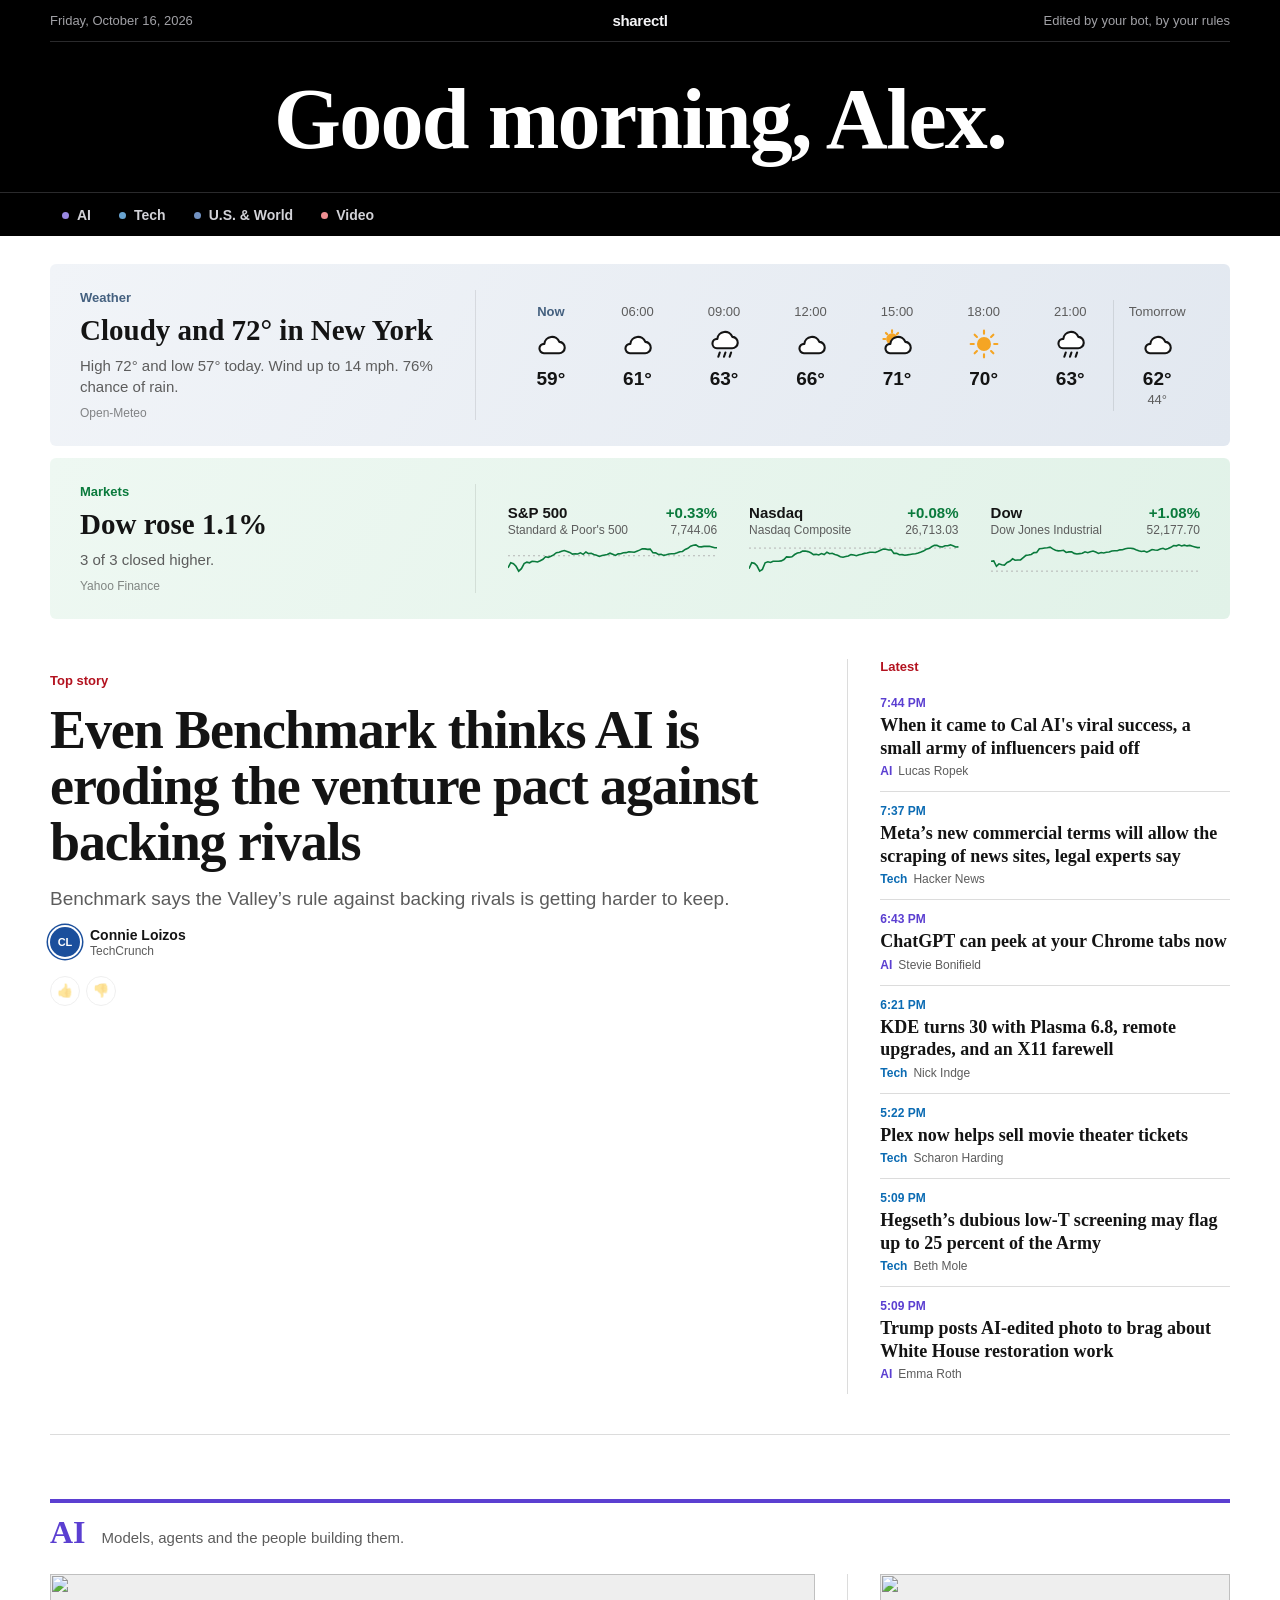
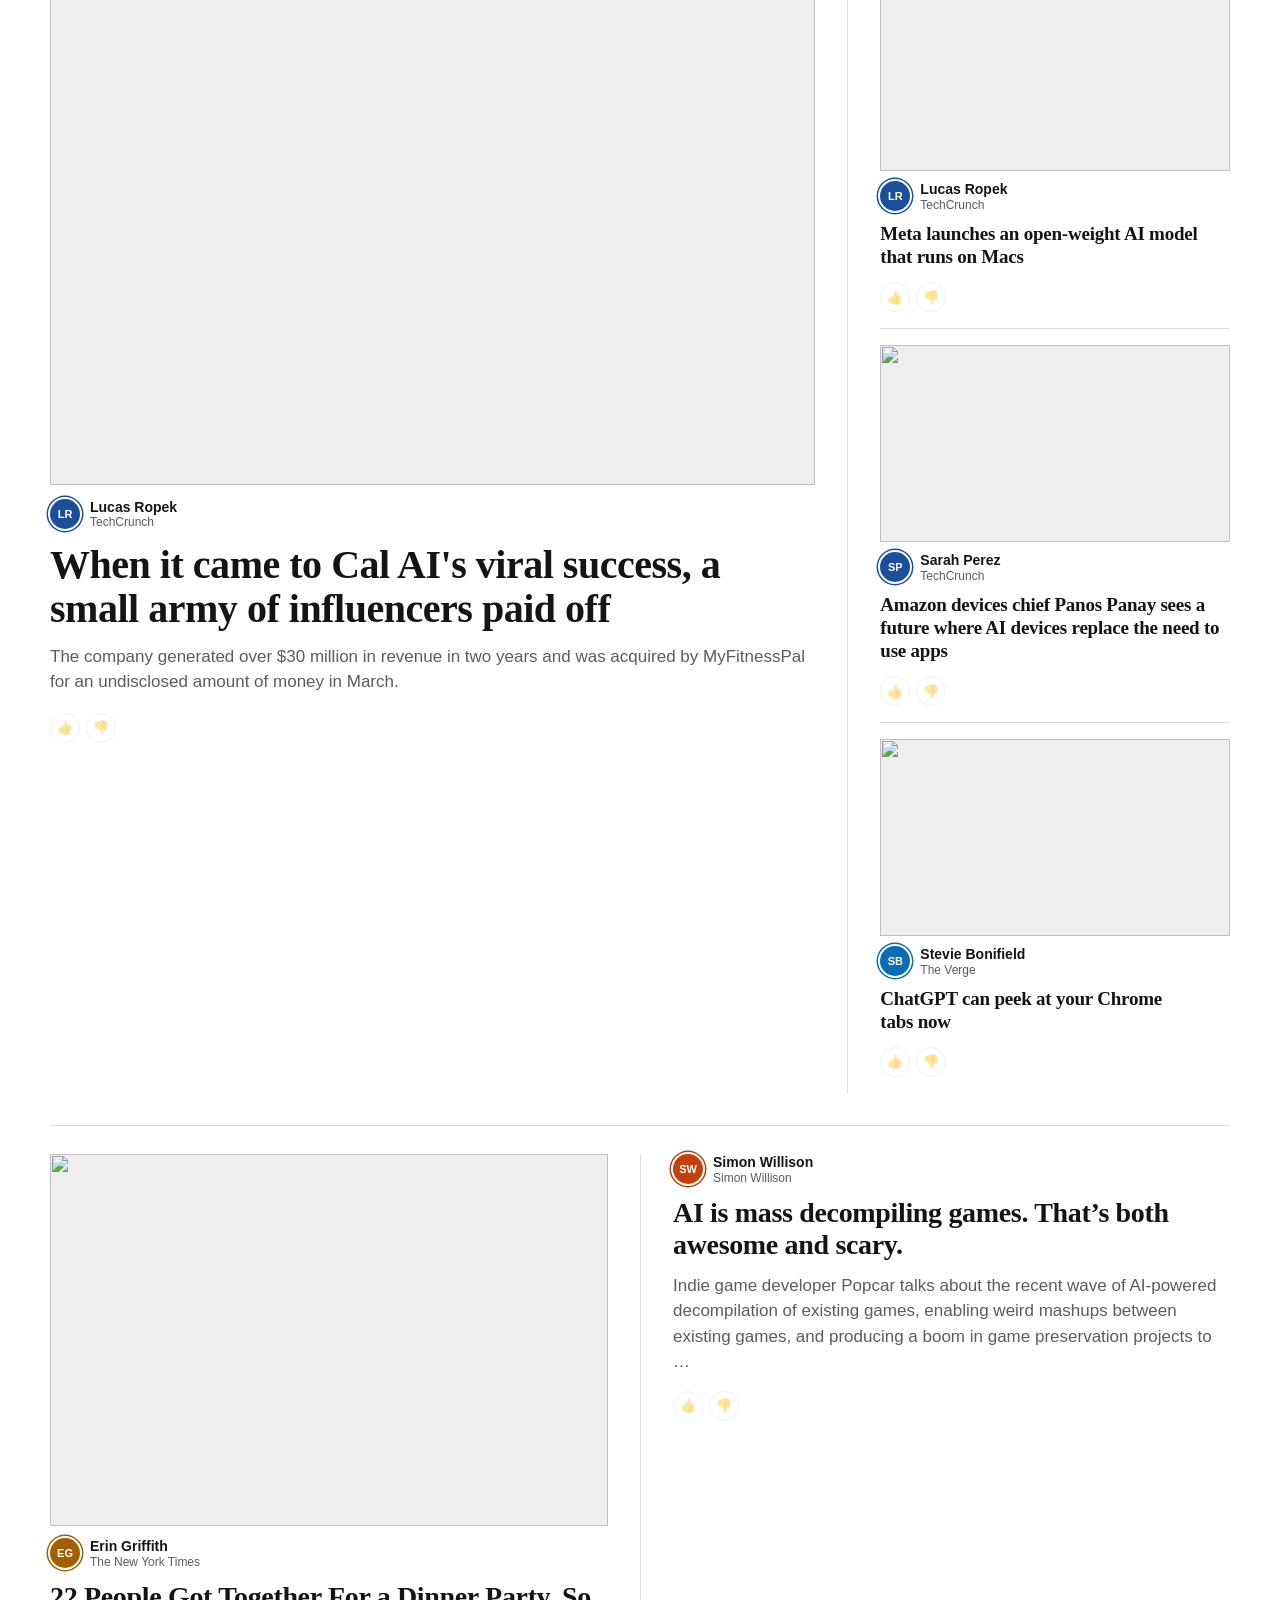
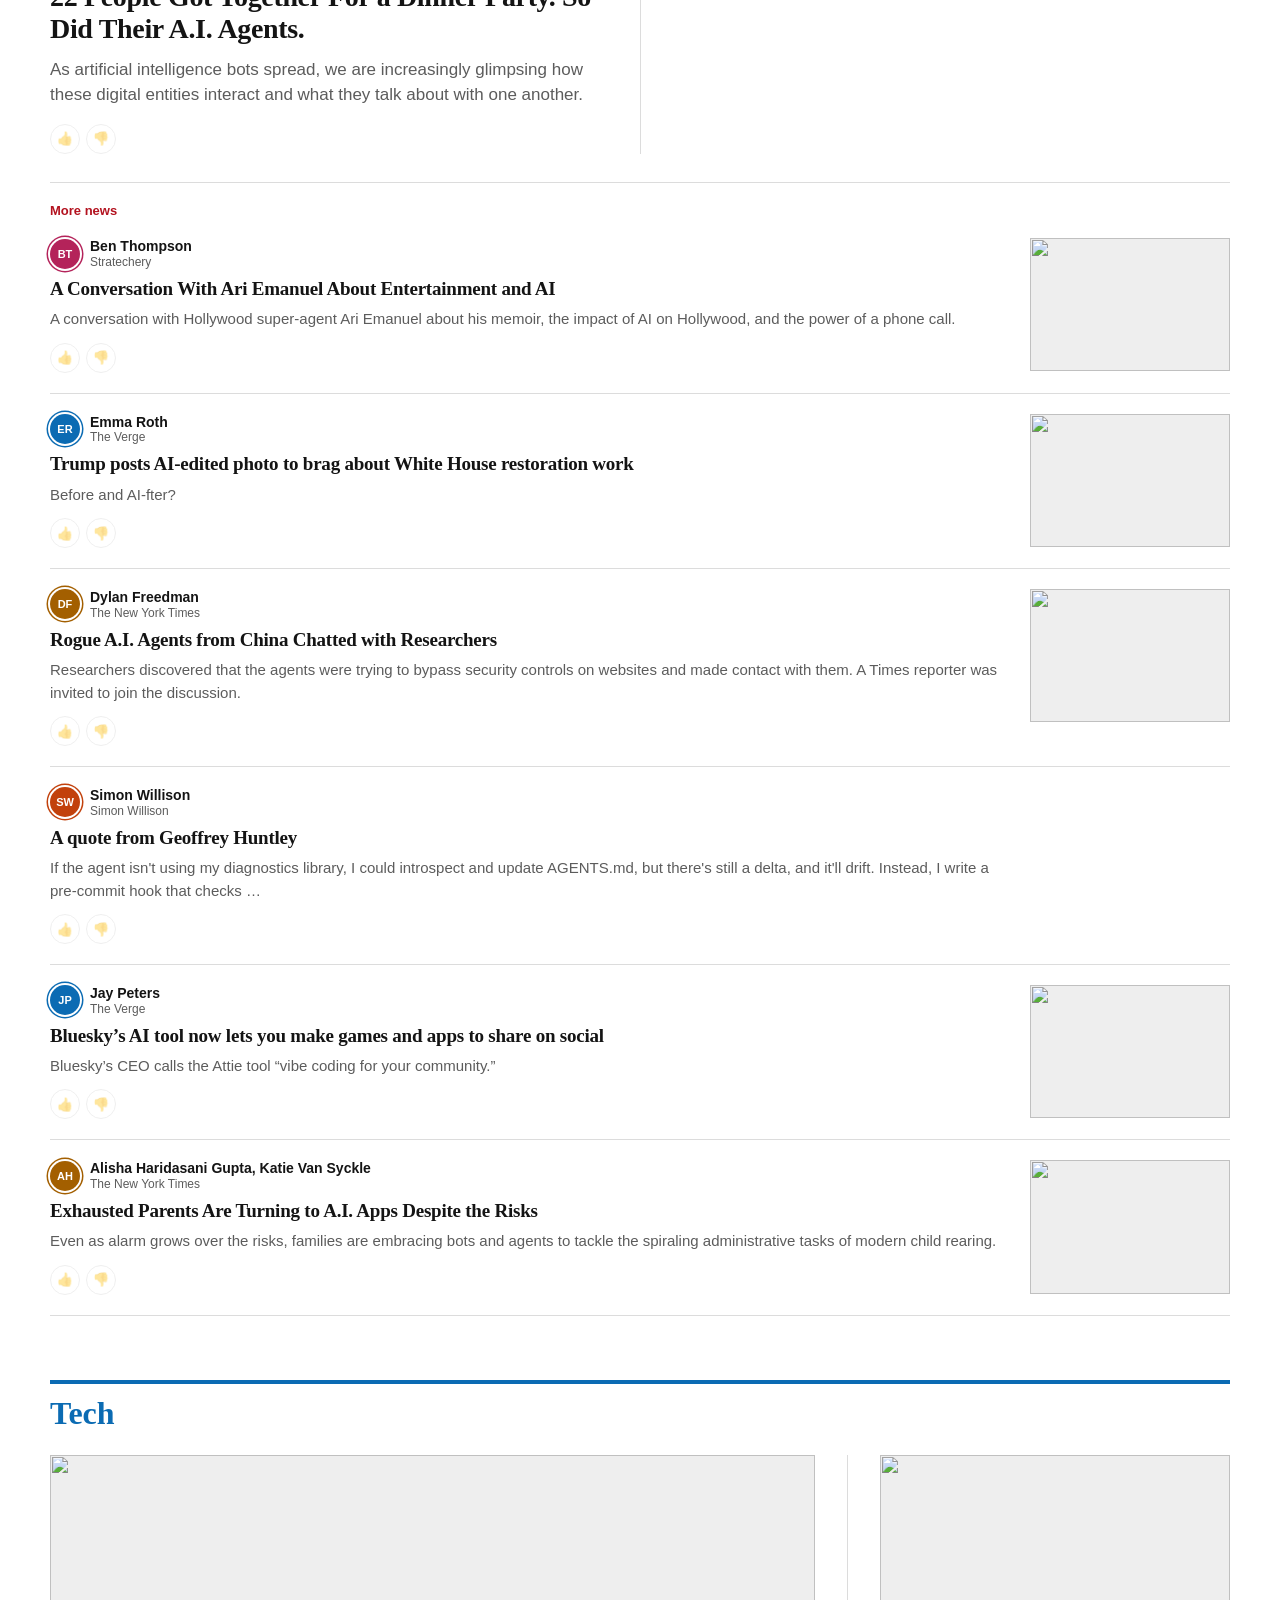
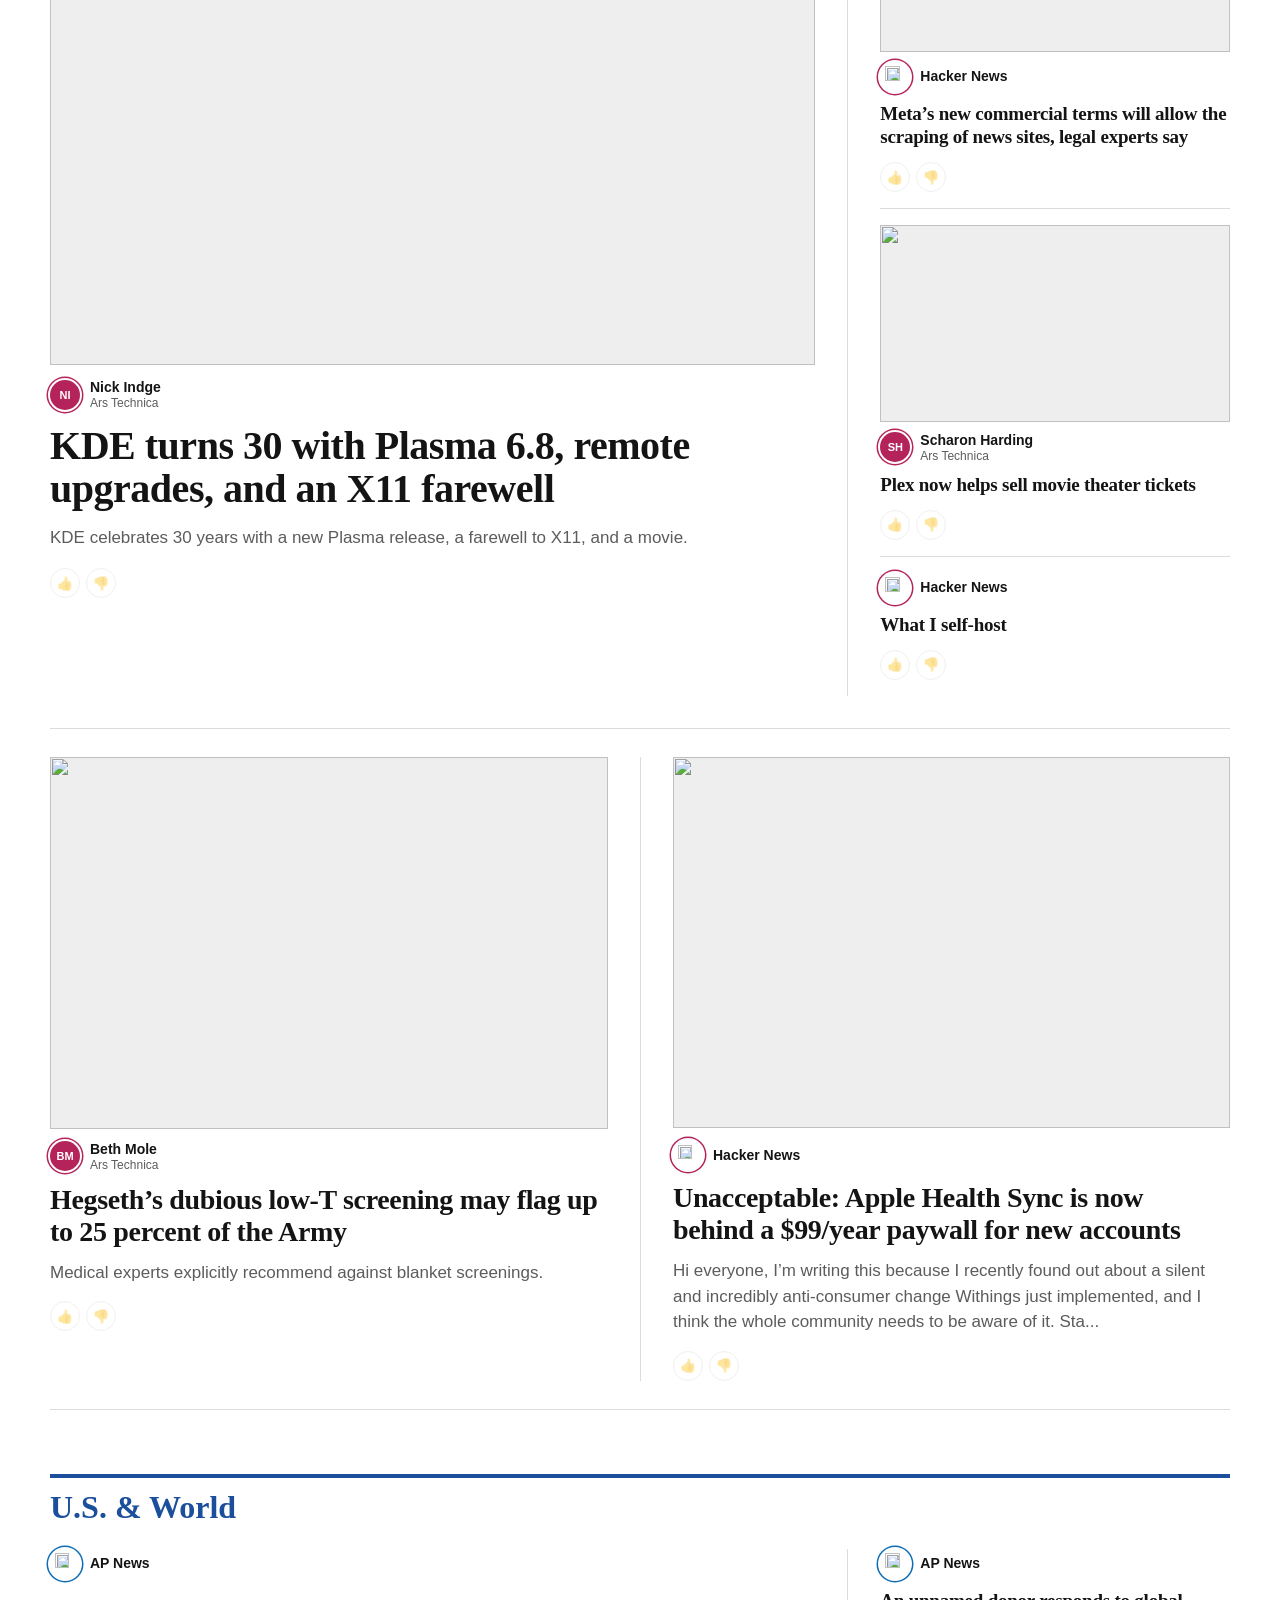
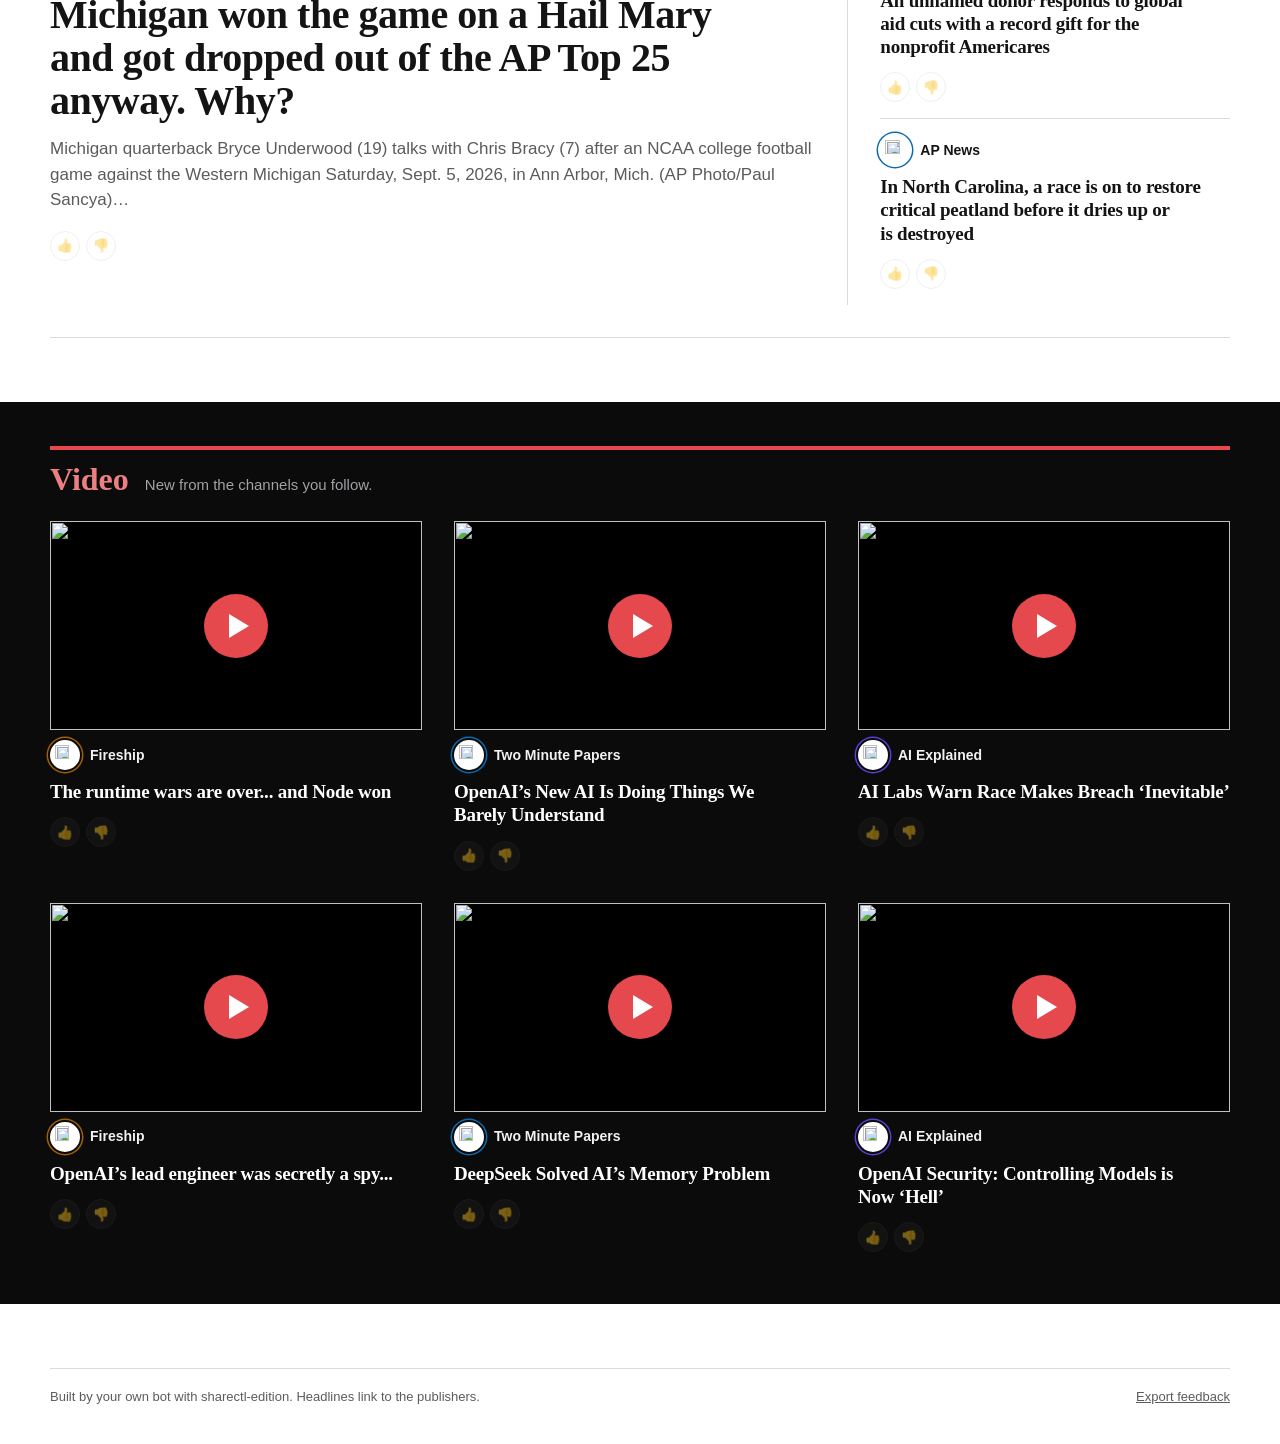
==== examples/site/index.html @ b940aa45 "sharectl-edition: personal morning paper your own bot builds and publishes" ====
<!doctype html><html lang="en"><head><meta charset="utf-8"><meta name="viewport" content="width=device-width,initial-scale=1"><title>Good morning, Alex. · Friday, October 16, 2026</title><meta name="robots" content="noindex"><style>/* sharectl edition: a personal morning newspaper.
   Serif headlines, ruled columns and a clear hierarchy: one big story, a column beside it, briefs at the bottom. */
*, *::before, *::after { box-sizing: border-box; }
* { margin: 0; }
a { color: inherit; text-decoration: none; }
a:hover { text-decoration: underline; }
img { display: block; max-width: 100%; }
ol, ul { padding: 0; list-style: none; }
.paper {
  --w: min(1180px, calc(100% - 40px));
  --ink: #141414; --mute: #5c5c5c; --rule: #dcdcdc; --red: #b3121f; --up: #0a7a3c; --gut: 32px;
  --serif: "Charter", "Iowan Old Style", Georgia, serif;
  --sans: -apple-system, BlinkMacSystemFont, "SF Pro Text", "Helvetica Neue", Arial, sans-serif;
  background: #fff; color: var(--ink); font-family: var(--sans); -webkit-font-smoothing: antialiased;
}
html:has(.paper) { scroll-padding-top: 64px; scroll-behavior: smooth; }
.w { width: var(--w); margin-inline: auto; }
.kicker { font: 700 13px/1.2 var(--sans); color: var(--red); }

/* Masthead: black, like a cover. The section menu sticks while scrolling. */
.masthead { background: #000; color: #f5f5f7; }
.m-row { display: grid; grid-template-columns: 1fr auto 1fr; align-items: center; gap: 16px; padding: 12px 0; border-bottom: 1px solid #2a2a2c; font-size: 13px; color: #a1a1a6; }
.m-row b { font-size: 15px; letter-spacing: -.02em; color: #f5f5f7; }
.m-row span:last-child { text-align: right; }
.m-name { padding: 34px 0 30px; text-align: center; }
.m-name a { font-family: var(--serif); font-size: clamp(44px, 7vw, 86px); line-height: 1; font-weight: 700; letter-spacing: -.02em; color: #fff; }
.m-name a:hover { text-decoration: none; }
.nav { position: sticky; top: 0; z-index: 10; background: #000; border-top: 1px solid #2a2a2c; }
.nav-in { display: flex; gap: 4px; overflow-x: auto; scrollbar-width: none; }
.pill { display: flex; align-items: center; gap: 8px; padding: 15px 12px 14px; color: #d2d2d7; font: 600 14px/1 var(--sans); white-space: nowrap; box-shadow: inset 0 -3px 0 transparent; }
.pill:hover { color: #fff; text-decoration: none; box-shadow: inset 0 -3px 0 #3a3a3c; }
.pill::before { content: ""; width: 7px; height: 7px; border-radius: 50%; background: color-mix(in srgb, var(--s) 62%, #fff); }

/* Images: cropped square like print. The lead image is shown whole, with a blurred copy around it. */
.pic { position: relative; display: block; overflow: hidden; aspect-ratio: 3 / 2; background: #eee; }
.pic img { width: 100%; height: 100%; object-fit: cover; }
.pic.whole { display: grid; place-items: center; aspect-ratio: auto; isolation: isolate; }
.pic.whole::before { content: ""; position: absolute; inset: -40px; z-index: -1; background: var(--img) center / cover; filter: blur(30px) saturate(1.3); opacity: .55; transform: scale(1.1); }
.pic.whole img { width: auto; height: auto; max-height: 560px; object-fit: contain; }

/* Headlines and text */
.hed { font-family: var(--serif); font-weight: 700; letter-spacing: -.012em; text-wrap: pretty; }
.hed.giant { font-size: clamp(34px, 4.4vw, 54px); line-height: 1.04; letter-spacing: -.02em; }
.hed.big { font-size: clamp(28px, 3.2vw, 40px); line-height: 1.08; }
.hed.mid { font-size: clamp(22px, 2.2vw, 28px); line-height: 1.14; }
.hed.small { font-size: 19px; line-height: 1.22; }
.dek { font-size: 17px; line-height: 1.5; color: var(--mute); }

/* Byline: the person first, the outlet second */
.by { display: flex; align-items: center; gap: 10px; font-size: 14px; }
.by b { display: block; line-height: 1.2; }
.by small { display: block; font-size: 12px; color: var(--mute); }
.av { width: 30px; height: 30px; flex: none; display: grid; place-items: center; overflow: hidden; border-radius: 50%; background: var(--c, #888); color: #fff; font-size: 11px; font-weight: 700; box-shadow: 0 0 0 2px #fff, 0 0 0 3.5px var(--c, #888); }
.av img { width: 100%; height: 100%; object-fit: cover; }
.av.logo { background: #fff; }
.av.logo img { width: 70%; height: 70%; object-fit: contain; }

/* Thumbs: the only feedback. No "more/less" buttons, no "why" notes. */
.fb { display: flex; gap: 6px; padding-top: 4px; }
.fb button { width: 30px; height: 30px; border: 1px solid var(--rule); border-radius: 50%; background: #fff; font-size: 13px; cursor: pointer; }
.fb button[aria-pressed=true] { background: var(--ink); border-color: var(--ink); }
@media (hover: hover) {
  .it .fb button { opacity: .45; transition: opacity .2s; }
  .it:hover .fb button, .fb button[aria-pressed=true], .fb:focus-within button { opacity: 1; }
}

/* Morning modules: weather and markets */
.morning { display: grid; gap: 12px; margin-top: 28px; }
.mod { --accent: var(--ink); --panel: #f4f5f7; display: grid; grid-template-columns: minmax(0, 4fr) minmax(0, 8fr); gap: var(--gut); align-items: center; padding: 26px 30px; border-radius: 6px; background: var(--panel); }
.mod .kicker { color: var(--accent); }
.mod-text { display: flex; flex-direction: column; gap: 8px; }
.mod-hed { font-family: var(--serif); font-size: clamp(22px, 2.3vw, 29px); line-height: 1.14; font-weight: 700; }
.mod-sub { font-size: 15px; line-height: 1.45; color: var(--mute); }
.mod-src { font-size: 12px; color: rgba(20, 20, 20, .5); }
.mod-data { align-self: stretch; display: flex; flex-direction: column; justify-content: center; padding-left: var(--gut); border-left: 1px solid rgba(20, 20, 20, .1); }
.weather { --accent: #0b6bb3; }
.wx-sun { --panel: linear-gradient(120deg, #fff1cc 0%, #fdf6e3 35%, #e4f1fc 100%); }
.wx-partly { --panel: linear-gradient(120deg, #fff4d9 0%, #eef5fc 45%, #dcebfa 100%); }
.wx-cloud, .wx-fog { --panel: linear-gradient(120deg, #f1f4f8 0%, #e2e8f0 100%); --accent: #44607f; }
.wx-rain, .wx-storm { --panel: linear-gradient(120deg, #e6ecf4 0%, #d3dde9 100%); --accent: #2f5a8a; }
.wx-snow { --panel: linear-gradient(120deg, #f7fafd 0%, #e5eef8 100%); }
.hours { display: grid; grid-template-columns: repeat(8, minmax(0, 1fr)); }
.hours li { display: flex; flex-direction: column; align-items: center; gap: 8px; padding: 4px 0; font-size: 13px; color: var(--mute); }
.hours b { font-size: 19px; line-height: 1; color: var(--ink); font-variant-numeric: tabular-nums; }
.hours small { margin-top: -4px; font-size: 13px; }
.hours .tmrw { border-left: 1px solid rgba(20, 20, 20, .1); }
.hours .now span { font-weight: 700; color: var(--accent); }
.ic { width: 34px; height: 34px; fill: none; stroke: var(--ink); stroke-width: 1.5; stroke-linecap: round; stroke-linejoin: round; }
.ic .sun, .ic .ray { fill: #f5a524; stroke: #f5a524; }
.ic .ray { fill: none; }
.ic .cloud { fill: #fff; }
.ic .dot { fill: var(--ink); stroke: none; }
.markets.down { --accent: var(--red); --panel: linear-gradient(120deg, #fcf0f0 0%, #f8e4e4 100%); }
.markets.up { --accent: var(--up); --panel: linear-gradient(120deg, #eef8f2 0%, #e1f2e8 100%); }
.idx { display: grid; grid-template-columns: repeat(3, minmax(0, 1fr)); column-gap: var(--gut); }
.idx li { display: grid; grid-template-columns: 1fr auto; grid-template-areas: "lbl chg" "nm val" "sp sp"; gap: 2px 8px; padding: 10px 0; }
.idx .lbl { grid-area: lbl; font-size: 15px; font-weight: 700; }
.idx .chg { grid-area: chg; font-size: 15px; font-weight: 700; text-align: right; font-variant-numeric: tabular-nums; }
.idx .nm { grid-area: nm; font-size: 12px; color: var(--mute); }
.idx .val { grid-area: val; font-size: 12px; color: var(--mute); text-align: right; font-variant-numeric: tabular-nums; }
.idx .down .chg { color: var(--red); }
.idx .up .chg { color: var(--up); }
.spark { grid-area: sp; width: 100%; height: 30px; margin-top: 4px; }
.spark polyline { fill: none; stroke-width: 1.6; vector-effect: non-scaling-stroke; }
.down .spark polyline { stroke: var(--red); }
.up .spark polyline { stroke: var(--up); }
.spark .base { stroke: #b5b5b5; stroke-dasharray: 2 3; vector-effect: non-scaling-stroke; }

/* Front page: top story and the latest headlines */
.front { display: grid; grid-template-columns: minmax(0, 8fr) minmax(0, 4fr); gap: var(--gut); margin-top: 40px; padding-bottom: 40px; border-bottom: 1px solid var(--rule); }
.f-art { display: flex; flex-direction: column; gap: 14px; }
.f-art .dek { font-size: 19px; }
.f-side { padding-left: var(--gut); border-left: 1px solid var(--rule); }
.latest { margin-top: 10px; }
.latest li { padding: 13px 0; border-bottom: 1px solid var(--rule); }
.latest li:last-child { border-bottom: 0; }
.latest time { display: block; margin-bottom: 5px; font: 700 12px/1 var(--sans); color: var(--s, var(--red)); font-variant-numeric: tabular-nums; }
.latest a { font-family: var(--serif); font-size: 18px; line-height: 1.25; font-weight: 700; }
.latest small { display: block; margin-top: 5px; font-size: 12px; color: var(--mute); }
.latest .sec { margin-right: 6px; font-weight: 700; color: var(--s, var(--ink)); }

/* Sections */
.desk { margin-top: 64px; }
.d-head { display: flex; align-items: baseline; flex-wrap: wrap; gap: 4px 16px; margin-bottom: 24px; padding-top: 12px; border-top: 4px solid var(--s, var(--ink)); }
.d-head h2 { font-family: var(--serif); font-size: 32px; line-height: 1.1; font-weight: 700; color: var(--s, var(--ink)); }
.d-head p { font-size: 15px; color: var(--mute); }
.desk .hed a:hover { color: var(--s); text-decoration: none; }
.top { display: grid; grid-template-columns: minmax(0, 8fr) minmax(0, 4fr); gap: var(--gut); padding-bottom: 32px; border-bottom: 1px solid var(--rule); }
.lead { display: flex; flex-direction: column; gap: 14px; }
.t-side { display: flex; flex-direction: column; padding-left: var(--gut); border-left: 1px solid var(--rule); }
.small-art { display: flex; flex-direction: column; gap: 10px; padding: 16px 0; border-bottom: 1px solid var(--rule); }
.small-art:first-child { padding-top: 0; }
.small-art:last-child { border-bottom: 0; }
.small-art .pic { aspect-ratio: 16 / 9; }

/* Voices from X: the person, and what they wrote */
.voices { margin-top: 28px; padding: 26px 30px 10px; border-radius: 6px; background: color-mix(in srgb, var(--s, #888) 7%, #fff); }
.v-grid { display: grid; grid-template-columns: repeat(2, minmax(0, 1fr)); column-gap: var(--gut); margin-top: 14px; }
.voice { display: flex; flex-direction: column; gap: 12px; padding: 20px 0; border-top: 1px solid color-mix(in srgb, var(--s, #888) 22%, #fff); }
.voice .av { width: 44px; height: 44px; font-size: 14px; }
.voice .quote { font-family: var(--serif); font-size: 20px; line-height: 1.42; font-style: italic; white-space: pre-line; }
.voice .out { font-size: 13px; color: var(--mute); }
.voice .fb { margin-top: auto; }

/* Two columns and briefs */
.two { display: grid; grid-template-columns: repeat(2, minmax(0, 1fr)); padding: 28px 0; border-bottom: 1px solid var(--rule); }
.col { display: flex; flex-direction: column; gap: 12px; }
.two > .col:first-child { padding-right: var(--gut); }
.two > .col + .col { padding-left: var(--gut); border-left: 1px solid var(--rule); }
.briefs { padding-top: 20px; }
.brief { display: grid; grid-template-columns: minmax(0, 1fr) 200px; gap: var(--gut); align-items: start; padding: 20px 0; border-bottom: 1px solid var(--rule); }
.b-text { display: flex; flex-direction: column; gap: 8px; }
.brief .dek { display: -webkit-box; -webkit-box-orient: vertical; -webkit-line-clamp: 2; overflow: hidden; font-size: 15px; }

/* YouTube: a black page with tiles.
   NOTE: the section is `section.videos` and the button is `.yt .play-btn`. They must never share a class
   name, or the section's padding lands on the button and the round red play button turns oval. */
section.videos { padding: 44px 0 52px; background: #0b0b0b; color: #f2f2f2; }
section.videos .d-head h2 { color: color-mix(in srgb, var(--s, #fff) 70%, #fff); }
section.videos .d-head p, section.videos .by small { color: #a1a1a6; }
section.videos .hed, section.videos .hed a { color: #fff; }
section.videos .av { box-shadow: 0 0 0 2px #0b0b0b, 0 0 0 3.5px var(--c, #888); }
section.videos .fb button { background: #1c1c1e; border-color: #2c2c2e; }
.v-tiles { display: grid; grid-template-columns: repeat(3, minmax(0, 1fr)); gap: 32px var(--gut); }
.tile { display: flex; flex-direction: column; gap: 10px; }
.yt { position: relative; display: block; aspect-ratio: 16 / 9; overflow: hidden; background: #000; }
.yt img { width: 100%; height: 100%; object-fit: cover; }
.yt .play-btn { position: absolute; left: 50%; top: 50%; width: 64px; height: 64px; padding: 0; margin: -32px 0 0 -32px; border-radius: 50%; background: #e5484d; display: grid; place-items: center; box-shadow: 0 6px 24px rgba(0, 0, 0, .35); transition: transform .2s; }
.yt .play-btn::after { content: ""; margin-left: 5px; border-style: solid; border-width: 12px 0 12px 20px; border-color: transparent transparent transparent #fff; }
.yt:hover .play-btn { transform: scale(1.08); }

.foot { margin: 64px auto 40px; padding-top: 20px; border-top: 1px solid var(--rule); font-size: 13px; color: var(--mute); display: flex; justify-content: space-between; gap: 16px; flex-wrap: wrap; }
.foot a { text-decoration: underline; }

@media (max-width: 860px) {
  .paper { --w: calc(100% - 32px); --gut: 20px; }
  .m-row { grid-template-columns: 1fr auto; }
  .m-row span:last-child { display: none; }
  .m-name { padding: 20px 0 16px; }
  .mod, .front, .top { grid-template-columns: minmax(0, 1fr); }
  .mod { gap: 16px; padding: 22px 20px; }
  .voices { padding: 22px 20px 6px; }
  .mod-data, .f-side, .t-side { padding: 16px 0 0; border-left: 0; border-top: 1px solid var(--rule); }
  .hours { grid-template-columns: none; grid-auto-flow: column; grid-auto-columns: 58px; overflow-x: auto; }
  .idx { grid-template-columns: repeat(2, minmax(0, 1fr)); }
  .desk { margin-top: 48px; }
  .d-head { flex-direction: column; }
  .d-head h2 { font-size: 28px; }
  .v-grid, .two, .v-tiles { grid-template-columns: minmax(0, 1fr); }
  .two > .col:first-child { padding-right: 0; }
  .two > .col + .col { margin-top: 24px; padding: 24px 0 0; border-left: 0; border-top: 1px solid var(--rule); }
  .brief { grid-template-columns: minmax(0, 1fr) 96px; gap: 14px; }
  .brief .pic { aspect-ratio: 1; }
  .brief .dek { display: none; }
}
</style></head><body class="paper" data-edition="2026-10-16"><header class="masthead"><div class="w m-row"><span>Friday, October 16, 2026</span><b>sharectl</b><span>Edited by your bot, by your rules</span></div><div class="w m-name"><a href="#top">Good morning, Alex.</a></div></header><nav class="nav"><div class="w nav-in"><a class="pill" href="#ai" style="--s:#5b3fd1">AI</a><a class="pill" href="#tech" style="--s:#0b6bb3">Tech</a><a class="pill" href="#us" style="--s:#1b4f9c">U.S. &amp; World</a><a class="pill" href="#video" style="--s:#e5484d">Video</a></div></nav><main><section class="w morning" aria-label="This morning"><div class="mod weather wx-cloud"><div class="mod-text"><p class="kicker">Weather</p><h2 class="mod-hed">Cloudy and 72° in New York</h2><p class="mod-sub">High 72° and low 57° today. Wind up to 14 mph. 76% chance of rain.</p><p class="mod-src">Open-Meteo</p></div><div class="mod-data"><ol class="hours"><li class="now"><span>Now</span><svg class="ic" viewBox="0 0 24 24" aria-hidden="true"><path class="cloud" d="M7 18.5h10.5a4 4 0 0 0 .4-8 5.5 5.5 0 0 0-10.6 1.4A3.3 3.3 0 0 0 7 18.5z"/></svg><b>59°</b></li><li><span>06:00</span><svg class="ic" viewBox="0 0 24 24" aria-hidden="true"><path class="cloud" d="M7 18.5h10.5a4 4 0 0 0 .4-8 5.5 5.5 0 0 0-10.6 1.4A3.3 3.3 0 0 0 7 18.5z"/></svg><b>61°</b></li><li><span>09:00</span><svg class="ic" viewBox="0 0 24 24" aria-hidden="true"><path class="cloud" d="M7 15h10.5a4 4 0 0 0 .4-8 5.5 5.5 0 0 0-10.6 1.4A3.3 3.3 0 0 0 7 15z"/><path d="M9 18l-1 3M13 18l-1 3M17 18l-1 3"/></svg><b>63°</b></li><li><span>12:00</span><svg class="ic" viewBox="0 0 24 24" aria-hidden="true"><path class="cloud" d="M7 18.5h10.5a4 4 0 0 0 .4-8 5.5 5.5 0 0 0-10.6 1.4A3.3 3.3 0 0 0 7 18.5z"/></svg><b>66°</b></li><li><span>15:00</span><svg class="ic" viewBox="0 0 24 24" aria-hidden="true"><circle class="sun" cx="8.5" cy="8.5" r="3.4"/><path class="ray" d="M8.5 2.4v1.3M2.4 8.5h1.3M4.2 4.2l.9.9M12.8 4.2l-.9.9"/><path class="cloud" d="M7 18.5h10.5a4 4 0 0 0 .4-8 5.5 5.5 0 0 0-10.6 1.4A3.3 3.3 0 0 0 7 18.5z"/></svg><b>71°</b></li><li><span>18:00</span><svg class="ic" viewBox="0 0 24 24" aria-hidden="true"><circle class="sun" cx="12" cy="12" r="4.2"/><path class="ray" d="M12 2.6v2.2M12 19.2v2.2M2.6 12h2.2M19.2 12h2.2M5.4 5.4 7 7M17 17l1.6 1.6M5.4 18.6 7 17M17 7l1.6-1.6"/></svg><b>70°</b></li><li><span>21:00</span><svg class="ic" viewBox="0 0 24 24" aria-hidden="true"><path class="cloud" d="M7 15h10.5a4 4 0 0 0 .4-8 5.5 5.5 0 0 0-10.6 1.4A3.3 3.3 0 0 0 7 15z"/><path d="M9 18l-1 3M13 18l-1 3M17 18l-1 3"/></svg><b>63°</b></li><li class="tmrw"><span>Tomorrow</span><svg class="ic" viewBox="0 0 24 24" aria-hidden="true"><path class="cloud" d="M7 18.5h10.5a4 4 0 0 0 .4-8 5.5 5.5 0 0 0-10.6 1.4A3.3 3.3 0 0 0 7 18.5z"/></svg><b>62°</b><small>44°</small></li></ol></div></div><div class="mod markets up"><div class="mod-text"><p class="kicker">Markets</p><h2 class="mod-hed">Dow rose 1.1%</h2><p class="mod-sub">3 of 3 closed higher.</p><p class="mod-src">Yahoo Finance</p></div><div class="mod-data"><ul class="idx"><li class="up"><span class="lbl">S&amp;P 500</span><span class="chg">+0.33%</span><span class="nm">Standard &amp; Poor&#x27;s 500</span><span class="val">7,744.06</span><svg class="spark" viewBox="0 0 100 32" preserveAspectRatio="none" aria-hidden="true"><line class="base" x1="0" x2="100" y1="13.6" y2="13.6"/><polyline points="0.0,26.5 1.3,21.0 2.6,22.0 3.8,24.8 5.1,30.0 6.4,27.4 7.7,21.9 9.0,20.4 10.3,21.1 11.5,19.6 12.8,19.8 14.1,20.3 15.4,19.0 16.7,17.4 17.9,14.7 19.2,15.3 20.5,14.2 21.8,12.7 23.1,10.3 24.4,9.9 25.6,8.9 26.9,8.0 28.2,9.0 29.5,10.0 30.8,11.9 32.1,11.5 33.3,11.7 34.6,10.5 35.9,12.1 37.2,9.6 38.5,11.3 39.7,11.0 41.0,12.3 42.3,13.1 43.6,14.3 44.9,13.4 46.2,12.8 47.4,12.2 48.7,10.9 50.0,12.1 51.3,13.3 52.6,11.6 53.8,11.5 55.1,10.4 56.4,10.3 57.7,9.4 59.0,9.6 60.3,9.9 61.5,8.8 62.8,7.6 64.1,6.1 65.4,6.3 66.7,6.8 67.9,6.5 69.2,10.3 70.5,10.5 71.8,12.3 73.1,12.0 74.4,13.2 75.6,12.6 76.9,11.7 78.2,11.5 79.5,11.5 80.8,10.5 82.1,9.4 83.3,9.0 84.6,6.9 85.9,5.7 87.2,3.4 88.5,2.4 89.7,2.0 91.0,4.0 92.3,4.1 93.6,3.6 94.9,3.6 96.2,3.5 97.4,4.3 98.7,5.1 100.0,5.0"/></svg></li><li class="up"><span class="lbl">Nasdaq</span><span class="chg">+0.08%</span><span class="nm">Nasdaq Composite</span><span class="val">26,713.03</span><svg class="spark" viewBox="0 0 100 32" preserveAspectRatio="none" aria-hidden="true"><line class="base" x1="0" x2="100" y1="5.4" y2="5.4"/><polyline points="0.0,27.4 1.3,21.1 2.6,21.7 3.8,24.3 5.1,30.0 6.4,28.1 7.7,21.1 9.0,20.1 10.3,20.8 11.5,19.5 12.8,19.4 14.1,19.4 15.4,19.1 16.7,17.6 17.9,14.8 19.2,15.1 20.5,14.7 21.8,12.3 23.1,10.7 24.4,10.1 25.6,8.7 26.9,8.5 28.2,9.2 29.5,10.4 30.8,12.4 32.1,12.1 33.3,12.8 34.6,11.3 35.9,12.3 37.2,9.8 38.5,11.4 39.7,10.9 41.0,12.3 42.3,13.0 43.6,14.6 44.9,15.2 46.2,14.5 47.4,13.8 48.7,12.4 50.0,12.8 51.3,13.5 52.6,12.5 53.8,12.0 55.1,11.1 56.4,10.7 57.7,9.9 59.0,9.9 60.3,10.1 61.5,9.0 62.8,7.7 64.1,6.5 65.4,6.6 66.7,7.4 67.9,7.3 69.2,11.1 70.5,11.0 71.8,12.5 73.1,12.4 74.4,13.1 75.6,12.7 76.9,12.2 78.2,11.7 79.5,11.4 80.8,10.6 82.1,9.6 83.3,8.6 84.6,6.7 85.9,6.0 87.2,4.0 88.5,2.5 89.7,2.4 91.0,3.9 92.3,4.2 93.6,2.9 94.9,3.0 96.2,2.0 97.4,3.0 98.7,4.2 100.0,4.1"/></svg></li><li class="up"><span class="lbl">Dow</span><span class="chg">+1.08%</span><span class="nm">Dow Jones Industrial</span><span class="val">52,177.70</span><svg class="spark" viewBox="0 0 100 32" preserveAspectRatio="none" aria-hidden="true"><line class="base" x1="0" x2="100" y1="30.0" y2="30.0"/><polyline points="0.0,19.5 1.3,19.1 2.6,24.8 3.8,22.2 5.1,23.2 6.4,23.6 7.7,20.8 9.0,19.5 10.3,16.9 11.5,18.4 12.8,18.1 14.1,18.1 15.4,15.6 16.7,13.2 17.9,12.8 19.2,12.2 20.5,10.3 21.8,10.2 23.1,6.2 24.4,5.8 25.6,5.4 26.9,5.0 28.2,4.4 29.5,6.3 30.8,7.7 32.1,8.4 33.3,8.3 34.6,7.8 35.9,10.1 37.2,9.5 38.5,9.5 39.7,11.1 41.0,11.7 42.3,11.3 43.6,11.0 44.9,9.4 46.2,10.4 47.4,9.3 48.7,8.6 50.0,9.7 51.3,11.2 52.6,10.1 53.8,10.6 55.1,9.9 56.4,9.6 57.7,8.5 59.0,8.3 60.3,8.3 61.5,7.3 62.8,7.2 64.1,6.1 65.4,5.6 66.7,5.6 67.9,6.0 69.2,7.2 70.5,8.2 71.8,9.1 73.1,8.6 74.4,9.8 75.6,8.6 76.9,7.0 78.2,7.4 79.5,7.7 80.8,6.5 82.1,5.7 83.3,6.9 84.6,5.9 85.9,4.6 87.2,2.7 88.5,3.0 89.7,2.0 91.0,3.2 92.3,2.3 93.6,3.1 94.9,2.6 96.2,3.5 97.4,4.2 98.7,4.9 100.0,4.8"/></svg></li></ul></div></div></section><section class="w front" id="top"><div class="f-main"><article class="it f-art" style="--c:#1b4f9c"><a class="pic whole" href="https://techcrunch.com/2026/10/15/even-benchmark-thinks-ai-is-eroding-the-venture-pact-against-backing-rivals/" style="--img:url('https://techcrunch.com/wp-content/uploads/2026/10/Benchmark.jpg?resize=1200,800')"><img src="https://techcrunch.com/wp-content/uploads/2026/10/Benchmark.jpg?resize=1200,800" alt="" loading="lazy" referrerpolicy="no-referrer"></a><p class="kicker">Top story</p><h2 class="hed giant"><a href="https://techcrunch.com/2026/10/15/even-benchmark-thinks-ai-is-eroding-the-venture-pact-against-backing-rivals/">Even Benchmark thinks AI is eroding the venture pact against backing rivals</a></h2><p class="dek">Benchmark says the Valley’s rule against backing rivals is getting harder to keep.</p><div class="by"><span class="av">CL</span><span><b>Connie Loizos</b><small>TechCrunch</small></span></div><div class="fb" data-item="{&quot;item_id&quot;: &quot;techcrunch-ac92425b30&quot;, &quot;source&quot;: &quot;techcrunch&quot;, &quot;author&quot;: &quot;Connie Loizos&quot;, &quot;section&quot;: &quot;ai&quot;, &quot;title&quot;: &quot;Even Benchmark thinks AI is eroding the venture pact against backing rivals&quot;}"><button type="button" data-vote="up" aria-pressed="false" title="More like this">👍</button><button type="button" data-vote="down" aria-pressed="false" title="Less like this">👎</button></div></article></div><aside class="f-side"><h3 class="kicker">Latest</h3><ol class="latest"><li style="--s:#5b3fd1"><time>7:44 PM</time><a href="https://techcrunch.com/2026/10/15/when-it-came-to-cal-ais-viral-success-a-small-army-of-influencers-paid-off/">When it came to Cal AI&#x27;s viral success, a small army of influencers paid off</a><small><span class="sec">AI</span>Lucas Ropek</small></li><li style="--s:#0b6bb3"><time>7:37 PM</time><a href="https://www.niemanlab.org/2026/10/metas-new-commercial-terms-will-allow-the-scraping-of-news-sites-legal-experts-say/">Meta’s new commercial terms will allow the scraping of news sites, legal experts say</a><small><span class="sec">Tech</span>Hacker News</small></li><li style="--s:#5b3fd1"><time>6:43 PM</time><a href="https://www.theverge.com/ai-artificial-intelligence/1012510/openai-chatgpt-google-chrome-tabs">ChatGPT can peek at your Chrome tabs now</a><small><span class="sec">AI</span>Stevie Bonifield</small></li><li style="--s:#0b6bb3"><time>6:21 PM</time><a href="https://arstechnica.com/gadgets/2026/10/kde-turns-30-with-plasma-6-8-remote-upgrades-and-an-x11-farewell/">KDE turns 30 with Plasma 6.8, remote upgrades, and an X11 farewell</a><small><span class="sec">Tech</span>Nick Indge</small></li><li style="--s:#0b6bb3"><time>5:22 PM</time><a href="https://arstechnica.com/gadgets/2026/10/plex-now-helps-sell-movie-theater-tickets/">Plex now helps sell movie theater tickets</a><small><span class="sec">Tech</span>Scharon Harding</small></li><li style="--s:#0b6bb3"><time>5:09 PM</time><a href="https://arstechnica.com/health/2026/10/hegseths-dubious-low-t-screening-may-flag-up-to-25-percent-of-the-army/">Hegseth’s dubious low-T screening may flag up to 25 percent of the Army</a><small><span class="sec">Tech</span>Beth Mole</small></li><li style="--s:#5b3fd1"><time>5:09 PM</time><a href="https://www.theverge.com/policy/1012445/donald-trump-ai-photo-white-house-rennovation-column">Trump posts AI-edited photo to brag about White House restoration work</a><small><span class="sec">AI</span>Emma Roth</small></li></ol></aside></section><section class="desk" id="ai" style="--s:#5b3fd1"><header class="w d-head"><h2>AI</h2><p>Models, agents and the people building them.</p></header><div class="w top"><div class="t-main"><article class="it lead" style="--c:#1b4f9c"><a class="pic" href="https://techcrunch.com/2026/10/15/when-it-came-to-cal-ais-viral-success-a-small-army-of-influencers-paid-off/" style="--img:url('https://techcrunch.com/wp-content/uploads/2026/10/IMG_4996.jpeg?resize=1200,900')"><img src="https://techcrunch.com/wp-content/uploads/2026/10/IMG_4996.jpeg?resize=1200,900" alt="" loading="lazy" referrerpolicy="no-referrer"></a><div class="by"><span class="av">LR</span><span><b>Lucas Ropek</b><small>TechCrunch</small></span></div><h3 class="hed big"><a href="https://techcrunch.com/2026/10/15/when-it-came-to-cal-ais-viral-success-a-small-army-of-influencers-paid-off/">When it came to Cal AI&#x27;s viral success, a small army of influencers paid off</a></h3><p class="dek">The company generated over $30 million in revenue in two years and was acquired by MyFitnessPal for an undisclosed amount of money in March.</p><div class="fb" data-item="{&quot;item_id&quot;: &quot;techcrunch-c9c43f1e32&quot;, &quot;source&quot;: &quot;techcrunch&quot;, &quot;author&quot;: &quot;Lucas Ropek&quot;, &quot;section&quot;: &quot;ai&quot;, &quot;title&quot;: &quot;When it came to Cal AI&#x27;s viral success, a small army of influencers paid off&quot;}"><button type="button" data-vote="up" aria-pressed="false" title="More like this">👍</button><button type="button" data-vote="down" aria-pressed="false" title="Less like this">👎</button></div></article></div><aside class="t-side"><article class="it small-art" style="--c:#1b4f9c"><a class="pic" href="https://techcrunch.com/2026/10/15/meta-launches-an-open-weight-model-that-runs-on-macs/" style="--img:url('https://techcrunch.com/wp-content/uploads/2026/09/GettyImages-2296215726.jpg?resize=1200,799')"><img src="https://techcrunch.com/wp-content/uploads/2026/09/GettyImages-2296215726.jpg?resize=1200,799" alt="" loading="lazy" referrerpolicy="no-referrer"></a><div class="by"><span class="av">LR</span><span><b>Lucas Ropek</b><small>TechCrunch</small></span></div><h3 class="hed small"><a href="https://techcrunch.com/2026/10/15/meta-launches-an-open-weight-model-that-runs-on-macs/">Meta launches an open-weight AI model that runs on Macs</a></h3><div class="fb" data-item="{&quot;item_id&quot;: &quot;techcrunch-21e3505542&quot;, &quot;source&quot;: &quot;techcrunch&quot;, &quot;author&quot;: &quot;Lucas Ropek&quot;, &quot;section&quot;: &quot;ai&quot;, &quot;title&quot;: &quot;Meta launches an open-weight AI model that runs on Macs&quot;}"><button type="button" data-vote="up" aria-pressed="false" title="More like this">👍</button><button type="button" data-vote="down" aria-pressed="false" title="Less like this">👎</button></div></article><article class="it small-art" style="--c:#1b4f9c"><a class="pic" href="https://techcrunch.com/2026/10/15/amazon-devices-chief-panos-panay-sees-a-future-where-ai-devices-replace-the-need-to-use-apps/" style="--img:url('https://techcrunch.com/wp-content/uploads/2026/10/GettyImages-2300374993.jpg?w=1024')"><img src="https://techcrunch.com/wp-content/uploads/2026/10/GettyImages-2300374993.jpg?w=1024" alt="" loading="lazy" referrerpolicy="no-referrer"></a><div class="by"><span class="av">SP</span><span><b>Sarah Perez</b><small>TechCrunch</small></span></div><h3 class="hed small"><a href="https://techcrunch.com/2026/10/15/amazon-devices-chief-panos-panay-sees-a-future-where-ai-devices-replace-the-need-to-use-apps/">Amazon devices chief Panos Panay sees a future where AI devices replace the need to use apps</a></h3><div class="fb" data-item="{&quot;item_id&quot;: &quot;techcrunch-69334bf7d5&quot;, &quot;source&quot;: &quot;techcrunch&quot;, &quot;author&quot;: &quot;Sarah Perez&quot;, &quot;section&quot;: &quot;ai&quot;, &quot;title&quot;: &quot;Amazon devices chief Panos Panay sees a future where AI devices replace the need to use apps&quot;}"><button type="button" data-vote="up" aria-pressed="false" title="More like this">👍</button><button type="button" data-vote="down" aria-pressed="false" title="Less like this">👎</button></div></article><article class="it small-art" style="--c:#0b6bb3"><a class="pic" href="https://www.theverge.com/ai-artificial-intelligence/1012510/openai-chatgpt-google-chrome-tabs" style="--img:url('https://platform.theverge.com/wp-content/uploads/sites/2/2026/10/Screenshot-2026-10-15-at-6.35.44-PM.png?quality=90&amp;strip=all&amp;crop=0%2C0%2C100%2C93.077370564282&amp;w=1200')"><img src="https://platform.theverge.com/wp-content/uploads/sites/2/2026/10/Screenshot-2026-10-15-at-6.35.44-PM.png?quality=90&amp;strip=all&amp;crop=0%2C0%2C100%2C93.077370564282&amp;w=1200" alt="" loading="lazy" referrerpolicy="no-referrer"></a><div class="by"><span class="av">SB</span><span><b>Stevie Bonifield</b><small>The Verge</small></span></div><h3 class="hed small"><a href="https://www.theverge.com/ai-artificial-intelligence/1012510/openai-chatgpt-google-chrome-tabs">ChatGPT can peek at your Chrome tabs now</a></h3><div class="fb" data-item="{&quot;item_id&quot;: &quot;verge-924ca13842&quot;, &quot;source&quot;: &quot;verge&quot;, &quot;author&quot;: &quot;Stevie Bonifield&quot;, &quot;section&quot;: &quot;ai&quot;, &quot;title&quot;: &quot;ChatGPT can peek at your Chrome tabs now&quot;}"><button type="button" data-vote="up" aria-pressed="false" title="More like this">👍</button><button type="button" data-vote="down" aria-pressed="false" title="Less like this">👎</button></div></article></aside></div><div class="w two"><article class="it col" style="--c:#a35f00"><a class="pic" href="https://www.nytimes.com/2026/10/14/technology/ai-agents-communication-tech-dinner-party.html" style="--img:url('https://static01.nyt.com/images/2026/10/14/business/00biz-ai-agents/00biz-ai-agents-facebookJumbo-v4.jpg')"><img src="https://static01.nyt.com/images/2026/10/14/business/00biz-ai-agents/00biz-ai-agents-facebookJumbo-v4.jpg" alt="" loading="lazy" referrerpolicy="no-referrer"></a><div class="by"><span class="av">EG</span><span><b>Erin Griffith</b><small>The New York Times</small></span></div><h3 class="hed mid"><a href="https://www.nytimes.com/2026/10/14/technology/ai-agents-communication-tech-dinner-party.html">22 People Got Together For a Dinner Party. So Did Their A.I. Agents.</a></h3><p class="dek">As artificial intelligence bots spread, we are increasingly glimpsing how these digital entities interact and what they talk about with one another.</p><div class="fb" data-item="{&quot;item_id&quot;: &quot;nyt-tech-d33b4c24a3&quot;, &quot;source&quot;: &quot;nyt-tech&quot;, &quot;author&quot;: &quot;Erin Griffith&quot;, &quot;section&quot;: &quot;ai&quot;, &quot;title&quot;: &quot;22 People Got Together For a Dinner Party. So Did Their A.I. Agents.&quot;}"><button type="button" data-vote="up" aria-pressed="false" title="More like this">👍</button><button type="button" data-vote="down" aria-pressed="false" title="Less like this">👎</button></div></article><article class="it col" style="--c:#c2410c"><div class="by"><span class="av">SW</span><span><b>Simon Willison</b><small>Simon Willison</small></span></div><h3 class="hed mid"><a href="https://simonwillison.net/2026/Oct/14/ai-is-mass-decompiling-games/">AI is mass decompiling games. That’s both awesome and scary.</a></h3><p class="dek">Indie game developer Popcar talks about the recent wave of AI-powered decompilation of existing games, enabling weird mashups between existing games, and producing a boom in game preservation projects to …</p><div class="fb" data-item="{&quot;item_id&quot;: &quot;simonw-8560636ebc&quot;, &quot;source&quot;: &quot;simonw&quot;, &quot;author&quot;: &quot;Simon Willison&quot;, &quot;section&quot;: &quot;ai&quot;, &quot;title&quot;: &quot;AI is mass decompiling games. That’s both awesome and scary.&quot;}"><button type="button" data-vote="up" aria-pressed="false" title="More like this">👍</button><button type="button" data-vote="down" aria-pressed="false" title="Less like this">👎</button></div></article></div><div class="w briefs"><p class="kicker">More news</p><article class="it brief" style="--c:#b4235a"><div class="b-text"><div class="by"><span class="av">BT</span><span><b>Ben Thompson</b><small>Stratechery</small></span></div><h3 class="hed small"><a href="https://stratechery.com/2026/a-conversation-with-ari-emanuel-about-entertainment-and-ai/">A Conversation With Ari Emanuel About Entertainment and AI</a></h3><p class="dek">A conversation with Hollywood super-agent Ari Emanuel about his memoir, the impact of AI on Hollywood, and the power of a phone call.</p><div class="fb" data-item="{&quot;item_id&quot;: &quot;stratechery-7a37a0ad6c&quot;, &quot;source&quot;: &quot;stratechery&quot;, &quot;author&quot;: &quot;Ben Thompson&quot;, &quot;section&quot;: &quot;ai&quot;, &quot;title&quot;: &quot;A Conversation With Ari Emanuel About Entertainment and AI&quot;}"><button type="button" data-vote="up" aria-pressed="false" title="More like this">👍</button><button type="button" data-vote="down" aria-pressed="false" title="Less like this">👎</button></div></div><a class="pic" href="https://stratechery.com/2026/a-conversation-with-ari-emanuel-about-entertainment-and-ai/" style="--img:url('https://s0.wp.com/_si/?t=[base64].5VWck4PcKPWCTPe_HVznn3n3xsgn-G0b3d2OeiNNC7cMQ')"><img src="https://s0.wp.com/_si/?t=[base64].5VWck4PcKPWCTPe_HVznn3n3xsgn-G0b3d2OeiNNC7cMQ" alt="" loading="lazy" referrerpolicy="no-referrer"></a></article><article class="it brief" style="--c:#0b6bb3"><div class="b-text"><div class="by"><span class="av">ER</span><span><b>Emma Roth</b><small>The Verge</small></span></div><h3 class="hed small"><a href="https://www.theverge.com/policy/1012445/donald-trump-ai-photo-white-house-rennovation-column">Trump posts AI-edited photo to brag about White House restoration work</a></h3><p class="dek">Before and AI-fter?</p><div class="fb" data-item="{&quot;item_id&quot;: &quot;verge-54d7a618ec&quot;, &quot;source&quot;: &quot;verge&quot;, &quot;author&quot;: &quot;Emma Roth&quot;, &quot;section&quot;: &quot;ai&quot;, &quot;title&quot;: &quot;Trump posts AI-edited photo to brag about White House restoration work&quot;}"><button type="button" data-vote="up" aria-pressed="false" title="More like this">👍</button><button type="button" data-vote="down" aria-pressed="false" title="Less like this">👎</button></div></div><a class="pic" href="https://www.theverge.com/policy/1012445/donald-trump-ai-photo-white-house-rennovation-column" style="--img:url('https://platform.theverge.com/wp-content/uploads/sites/2/2026/10/27a4ed6e86bbf2cf-1.jpg?quality=90&amp;strip=all&amp;crop=0%2C10.71715720101%2C100%2C78.565685597979&amp;w=1200')"><img src="https://platform.theverge.com/wp-content/uploads/sites/2/2026/10/27a4ed6e86bbf2cf-1.jpg?quality=90&amp;strip=all&amp;crop=0%2C10.71715720101%2C100%2C78.565685597979&amp;w=1200" alt="" loading="lazy" referrerpolicy="no-referrer"></a></article><article class="it brief" style="--c:#a35f00"><div class="b-text"><div class="by"><span class="av">DF</span><span><b>Dylan Freedman</b><small>The New York Times</small></span></div><h3 class="hed small"><a href="https://www.nytimes.com/2026/10/14/technology/chinese-ai-agents-rogue.html">Rogue A.I. Agents from China Chatted with Researchers</a></h3><p class="dek">Researchers discovered that the agents were trying to bypass security controls on websites and made contact with them. A Times reporter was invited to join the discussion.</p><div class="fb" data-item="{&quot;item_id&quot;: &quot;nyt-tech-a84cb781b1&quot;, &quot;source&quot;: &quot;nyt-tech&quot;, &quot;author&quot;: &quot;Dylan Freedman&quot;, &quot;section&quot;: &quot;ai&quot;, &quot;title&quot;: &quot;Rogue A.I. Agents from China Chatted with Researchers&quot;}"><button type="button" data-vote="up" aria-pressed="false" title="More like this">👍</button><button type="button" data-vote="down" aria-pressed="false" title="Less like this">👎</button></div></div><a class="pic" href="https://www.nytimes.com/2026/10/14/technology/chinese-ai-agents-rogue.html" style="--img:url('https://static01.nyt.com/images/2026/10/14/multimedia/14biz-agents-chat-tencent-zwgj/14biz-agents-chat-tencent-zwgj-facebookJumbo.jpg')"><img src="https://static01.nyt.com/images/2026/10/14/multimedia/14biz-agents-chat-tencent-zwgj/14biz-agents-chat-tencent-zwgj-facebookJumbo.jpg" alt="" loading="lazy" referrerpolicy="no-referrer"></a></article><article class="it brief" style="--c:#c2410c"><div class="b-text"><div class="by"><span class="av">SW</span><span><b>Simon Willison</b><small>Simon Willison</small></span></div><h3 class="hed small"><a href="https://simonwillison.net/2026/Oct/13/geoffrey-huntley/">A quote from Geoffrey Huntley</a></h3><p class="dek">If the agent isn&#x27;t using my diagnostics library, I could introspect and update AGENTS.md, but there&#x27;s still a delta, and it&#x27;ll drift. Instead, I write a pre-commit hook that checks …</p><div class="fb" data-item="{&quot;item_id&quot;: &quot;simonw-87e22abf54&quot;, &quot;source&quot;: &quot;simonw&quot;, &quot;author&quot;: &quot;Simon Willison&quot;, &quot;section&quot;: &quot;ai&quot;, &quot;title&quot;: &quot;A quote from Geoffrey Huntley&quot;}"><button type="button" data-vote="up" aria-pressed="false" title="More like this">👍</button><button type="button" data-vote="down" aria-pressed="false" title="Less like this">👎</button></div></div></article><article class="it brief" style="--c:#0b6bb3"><div class="b-text"><div class="by"><span class="av">JP</span><span><b>Jay Peters</b><small>The Verge</small></span></div><h3 class="hed small"><a href="https://www.theverge.com/tech/1012374/bluesky-ai-attie-small-social-games-apps">Bluesky’s AI tool now lets you make games and apps to share on social</a></h3><p class="dek">Bluesky’s CEO calls the Attie tool “vibe coding for your community.”</p><div class="fb" data-item="{&quot;item_id&quot;: &quot;verge-2c7772f855&quot;, &quot;source&quot;: &quot;verge&quot;, &quot;author&quot;: &quot;Jay Peters&quot;, &quot;section&quot;: &quot;ai&quot;, &quot;title&quot;: &quot;Bluesky’s AI tool now lets you make games and apps to share on social&quot;}"><button type="button" data-vote="up" aria-pressed="false" title="More like this">👍</button><button type="button" data-vote="down" aria-pressed="false" title="Less like this">👎</button></div></div><a class="pic" href="https://www.theverge.com/tech/1012374/bluesky-ai-attie-small-social-games-apps" style="--img:url('https://platform.theverge.com/wp-content/uploads/sites/2/2026/10/Screenshot-2026-10-15-at-12.53.19-PM.png?quality=90&amp;strip=all&amp;crop=0%2C10.814080979907%2C100%2C78.371838040185&amp;w=1200')"><img src="https://platform.theverge.com/wp-content/uploads/sites/2/2026/10/Screenshot-2026-10-15-at-12.53.19-PM.png?quality=90&amp;strip=all&amp;crop=0%2C10.814080979907%2C100%2C78.371838040185&amp;w=1200" alt="" loading="lazy" referrerpolicy="no-referrer"></a></article><article class="it brief" style="--c:#a35f00"><div class="b-text"><div class="by"><span class="av">AH</span><span><b>Alisha Haridasani Gupta, Katie Van Syckle</b><small>The New York Times</small></span></div><h3 class="hed small"><a href="https://www.nytimes.com/2026/10/15/style/ai-parenting-motherhood-ollie-fambot.html">Exhausted Parents Are Turning to A.I. Apps Despite the Risks</a></h3><p class="dek">Even as alarm grows over the risks, families are embracing bots and agents to tackle the spiraling administrative tasks of modern child rearing.</p><div class="fb" data-item="{&quot;item_id&quot;: &quot;nyt-tech-777307a883&quot;, &quot;source&quot;: &quot;nyt-tech&quot;, &quot;author&quot;: &quot;Alisha Haridasani Gupta&quot;, &quot;section&quot;: &quot;ai&quot;, &quot;title&quot;: &quot;Exhausted Parents Are Turning to A.I. Apps Despite the Risks&quot;}"><button type="button" data-vote="up" aria-pressed="false" title="More like this">👍</button><button type="button" data-vote="down" aria-pressed="false" title="Less like this">👎</button></div></div><a class="pic" href="https://www.nytimes.com/2026/10/15/style/ai-parenting-motherhood-ollie-fambot.html" style="--img:url('https://static01.nyt.com/images/2026/10/15/multimedia/15caregiving-apps_LISA_GREEN-01-wtqj/15caregiving-apps_LISA_GREEN-01-wtqj-facebookJumbo.jpg')"><img src="https://static01.nyt.com/images/2026/10/15/multimedia/15caregiving-apps_LISA_GREEN-01-wtqj/15caregiving-apps_LISA_GREEN-01-wtqj-facebookJumbo.jpg" alt="" loading="lazy" referrerpolicy="no-referrer"></a></article></div></section><section class="desk" id="tech" style="--s:#0b6bb3"><header class="w d-head"><h2>Tech</h2></header><div class="w top"><div class="t-main"><article class="it lead" style="--c:#b4235a"><a class="pic" href="https://arstechnica.com/gadgets/2026/10/kde-turns-30-with-plasma-6-8-remote-upgrades-and-an-x11-farewell/" style="--img:url('https://cdn.arstechnica.net/wp-content/uploads/2026/10/KDE_Birthday_30th_Laptop-1070x648.png')"><img src="https://cdn.arstechnica.net/wp-content/uploads/2026/10/KDE_Birthday_30th_Laptop-1070x648.png" alt="" loading="lazy" referrerpolicy="no-referrer"></a><div class="by"><span class="av">NI</span><span><b>Nick Indge</b><small>Ars Technica</small></span></div><h3 class="hed big"><a href="https://arstechnica.com/gadgets/2026/10/kde-turns-30-with-plasma-6-8-remote-upgrades-and-an-x11-farewell/">KDE turns 30 with Plasma 6.8, remote upgrades, and an X11 farewell</a></h3><p class="dek">KDE celebrates 30 years with a new Plasma release, a farewell to X11, and a movie.</p><div class="fb" data-item="{&quot;item_id&quot;: &quot;ars-05651cde62&quot;, &quot;source&quot;: &quot;ars&quot;, &quot;author&quot;: &quot;Nick Indge&quot;, &quot;section&quot;: &quot;tech&quot;, &quot;title&quot;: &quot;KDE turns 30 with Plasma 6.8, remote upgrades, and an X11 farewell&quot;}"><button type="button" data-vote="up" aria-pressed="false" title="More like this">👍</button><button type="button" data-vote="down" aria-pressed="false" title="Less like this">👎</button></div></article></div><aside class="t-side"><article class="it small-art" style="--c:#b4235a"><a class="pic" href="https://www.niemanlab.org/2026/10/metas-new-commercial-terms-will-allow-the-scraping-of-news-sites-legal-experts-say/" style="--img:url('https://www.niemanlab.org/images/Meta-stock-image-700x467.jpg')"><img src="https://www.niemanlab.org/images/Meta-stock-image-700x467.jpg" alt="" loading="lazy" referrerpolicy="no-referrer"></a><div class="by"><span class="av logo"><img src="https://www.google.com/s2/favicons?domain=https://www.niemanlab.org&amp;sz=128" alt="" loading="lazy" referrerpolicy="no-referrer"></span><span><b>Hacker News</b></span></div><h3 class="hed small"><a href="https://www.niemanlab.org/2026/10/metas-new-commercial-terms-will-allow-the-scraping-of-news-sites-legal-experts-say/">Meta’s new commercial terms will allow the scraping of news sites, legal experts say</a></h3><div class="fb" data-item="{&quot;item_id&quot;: &quot;hn-7e080edd95&quot;, &quot;source&quot;: &quot;hn&quot;, &quot;author&quot;: &quot;&quot;, &quot;section&quot;: &quot;tech&quot;, &quot;title&quot;: &quot;Meta’s new commercial terms will allow the scraping of news sites, legal experts say&quot;}"><button type="button" data-vote="up" aria-pressed="false" title="More like this">👍</button><button type="button" data-vote="down" aria-pressed="false" title="Less like this">👎</button></div></article><article class="it small-art" style="--c:#b4235a"><a class="pic" href="https://arstechnica.com/gadgets/2026/10/plex-now-helps-sell-movie-theater-tickets/" style="--img:url('https://cdn.arstechnica.net/wp-content/uploads/2026/10/GettyImages-2218632851-1152x648.jpg')"><img src="https://cdn.arstechnica.net/wp-content/uploads/2026/10/GettyImages-2218632851-1152x648.jpg" alt="" loading="lazy" referrerpolicy="no-referrer"></a><div class="by"><span class="av">SH</span><span><b>Scharon Harding</b><small>Ars Technica</small></span></div><h3 class="hed small"><a href="https://arstechnica.com/gadgets/2026/10/plex-now-helps-sell-movie-theater-tickets/">Plex now helps sell movie theater tickets</a></h3><div class="fb" data-item="{&quot;item_id&quot;: &quot;ars-faa035cb03&quot;, &quot;source&quot;: &quot;ars&quot;, &quot;author&quot;: &quot;Scharon Harding&quot;, &quot;section&quot;: &quot;tech&quot;, &quot;title&quot;: &quot;Plex now helps sell movie theater tickets&quot;}"><button type="button" data-vote="up" aria-pressed="false" title="More like this">👍</button><button type="button" data-vote="down" aria-pressed="false" title="Less like this">👎</button></div></article><article class="it small-art" style="--c:#b4235a"><div class="by"><span class="av logo"><img src="https://www.google.com/s2/favicons?domain=https://www.niemanlab.org&amp;sz=128" alt="" loading="lazy" referrerpolicy="no-referrer"></span><span><b>Hacker News</b></span></div><h3 class="hed small"><a href="https://viceconsole.fyi/blog/2026/10/10/what-i-self-host/">What I self-host</a></h3><div class="fb" data-item="{&quot;item_id&quot;: &quot;hn-cce7776caf&quot;, &quot;source&quot;: &quot;hn&quot;, &quot;author&quot;: &quot;&quot;, &quot;section&quot;: &quot;tech&quot;, &quot;title&quot;: &quot;What I self-host&quot;}"><button type="button" data-vote="up" aria-pressed="false" title="More like this">👍</button><button type="button" data-vote="down" aria-pressed="false" title="Less like this">👎</button></div></article></aside></div><div class="w two"><article class="it col" style="--c:#b4235a"><a class="pic" href="https://arstechnica.com/health/2026/10/hegseths-dubious-low-t-screening-may-flag-up-to-25-percent-of-the-army/" style="--img:url('https://cdn.arstechnica.net/wp-content/uploads/2026/09/GettyImages-2293221834-1152x648.jpg')"><img src="https://cdn.arstechnica.net/wp-content/uploads/2026/09/GettyImages-2293221834-1152x648.jpg" alt="" loading="lazy" referrerpolicy="no-referrer"></a><div class="by"><span class="av">BM</span><span><b>Beth Mole</b><small>Ars Technica</small></span></div><h3 class="hed mid"><a href="https://arstechnica.com/health/2026/10/hegseths-dubious-low-t-screening-may-flag-up-to-25-percent-of-the-army/">Hegseth’s dubious low-T screening may flag up to 25 percent of the Army</a></h3><p class="dek">Medical experts explicitly recommend against blanket screenings.</p><div class="fb" data-item="{&quot;item_id&quot;: &quot;ars-366b679499&quot;, &quot;source&quot;: &quot;ars&quot;, &quot;author&quot;: &quot;Beth Mole&quot;, &quot;section&quot;: &quot;tech&quot;, &quot;title&quot;: &quot;Hegseth’s dubious low-T screening may flag up to 25 percent of the Army&quot;}"><button type="button" data-vote="up" aria-pressed="false" title="More like this">👍</button><button type="button" data-vote="down" aria-pressed="false" title="Less like this">👎</button></div></article><article class="it col" style="--c:#b4235a"><a class="pic" href="https://support.withings.com/hc/en-us/community/posts/51887047154577-Unacceptable-Apple-Health-Sync-is-now-behind-a-99-year-paywall-for-new-accounts" style="--img:url('https://support.withings.com/hc/theming_assets/01J3K4N64TS6GRYHKG5XD2MPKX')"><img src="https://support.withings.com/hc/theming_assets/01J3K4N64TS6GRYHKG5XD2MPKX" alt="" loading="lazy" referrerpolicy="no-referrer"></a><div class="by"><span class="av logo"><img src="https://www.google.com/s2/favicons?domain=https://www.niemanlab.org&amp;sz=128" alt="" loading="lazy" referrerpolicy="no-referrer"></span><span><b>Hacker News</b></span></div><h3 class="hed mid"><a href="https://support.withings.com/hc/en-us/community/posts/51887047154577-Unacceptable-Apple-Health-Sync-is-now-behind-a-99-year-paywall-for-new-accounts">Unacceptable: Apple Health Sync is now behind a $99/year paywall for new accounts</a></h3><p class="dek">Hi everyone, I’m writing this because I recently found out about a silent and incredibly anti-consumer change Withings just implemented, and I think the whole community needs to be aware of it. Sta...</p><div class="fb" data-item="{&quot;item_id&quot;: &quot;hn-6327bf4d20&quot;, &quot;source&quot;: &quot;hn&quot;, &quot;author&quot;: &quot;&quot;, &quot;section&quot;: &quot;tech&quot;, &quot;title&quot;: &quot;Unacceptable: Apple Health Sync is now behind a $99/year paywall for new accounts&quot;}"><button type="button" data-vote="up" aria-pressed="false" title="More like this">👍</button><button type="button" data-vote="down" aria-pressed="false" title="Less like this">👎</button></div></article></div></section><section class="desk" id="us" style="--s:#1b4f9c"><header class="w d-head"><h2>U.S. &amp; World</h2></header><div class="w top"><div class="t-main"><article class="it lead" style="--c:#0b6bb3"><div class="by"><span class="av logo"><img src="https://www.google.com/s2/favicons?domain=https://apnews.com&amp;sz=128" alt="" loading="lazy" referrerpolicy="no-referrer"></span><span><b>AP News</b></span></div><h3 class="hed big"><a href="https://apnews.com/article/ap-top-25-college-football-3cb81bc0a19bad40d7b48fdeb22cc0f5">Michigan won the game on a Hail Mary and got dropped out of the AP Top 25 anyway. Why?</a></h3><p class="dek">Michigan quarterback Bryce Underwood (19) talks with Chris Bracy (7) after an NCAA college football game against the Western Michigan Saturday, Sept. 5, 2026, in Ann Arbor, Mich. (AP Photo/Paul Sancya)…</p><div class="fb" data-item="{&quot;item_id&quot;: &quot;ap-57b4c13b13&quot;, &quot;source&quot;: &quot;ap&quot;, &quot;author&quot;: &quot;&quot;, &quot;section&quot;: &quot;us&quot;, &quot;title&quot;: &quot;Michigan won the game on a Hail Mary and got dropped out of the AP Top 25 anyway. Why?&quot;}"><button type="button" data-vote="up" aria-pressed="false" title="More like this">👍</button><button type="button" data-vote="down" aria-pressed="false" title="Less like this">👎</button></div></article></div><aside class="t-side"><article class="it small-art" style="--c:#0b6bb3"><div class="by"><span class="av logo"><img src="https://www.google.com/s2/favicons?domain=https://apnews.com&amp;sz=128" alt="" loading="lazy" referrerpolicy="no-referrer"></span><span><b>AP News</b></span></div><h3 class="hed small"><a href="https://apnews.com/article/americares-usaid-funding-cuts-4c41232cb92ce9d9b328961e69872a2f">An unnamed donor responds to global aid cuts with a record gift for the nonprofit Americares</a></h3><div class="fb" data-item="{&quot;item_id&quot;: &quot;ap-d4ebce64cb&quot;, &quot;source&quot;: &quot;ap&quot;, &quot;author&quot;: &quot;&quot;, &quot;section&quot;: &quot;us&quot;, &quot;title&quot;: &quot;An unnamed donor responds to global aid cuts with a record gift for the nonprofit Americares&quot;}"><button type="button" data-vote="up" aria-pressed="false" title="More like this">👍</button><button type="button" data-vote="down" aria-pressed="false" title="Less like this">👎</button></div></article><article class="it small-art" style="--c:#0b6bb3"><div class="by"><span class="av logo"><img src="https://www.google.com/s2/favicons?domain=https://apnews.com&amp;sz=128" alt="" loading="lazy" referrerpolicy="no-referrer"></span><span><b>AP News</b></span></div><h3 class="hed small"><a href="https://apnews.com/article/climate-change-peatlands-agriculture-carbon-wildfires-b9de9dc531739e23c619610992e17c16">In North Carolina, a race is on to restore critical peatland before it dries up or is destroyed</a></h3><div class="fb" data-item="{&quot;item_id&quot;: &quot;ap-94e096e688&quot;, &quot;source&quot;: &quot;ap&quot;, &quot;author&quot;: &quot;&quot;, &quot;section&quot;: &quot;us&quot;, &quot;title&quot;: &quot;In North Carolina, a race is on to restore critical peatland before it dries up or is destroyed&quot;}"><button type="button" data-vote="up" aria-pressed="false" title="More like this">👍</button><button type="button" data-vote="down" aria-pressed="false" title="Less like this">👎</button></div></article></aside></div></section><section class="desk videos" id="video" style="--s:#e5484d"><header class="w d-head"><h2>Video</h2><p>New from the channels you follow.</p></header><div class="w v-tiles"><article class="it tile" style="--c:#a35f00"><a class="yt" href="https://www.youtube.com/watch?v=l3L_lETiSzc"><img src="https://i.ytimg.com/vi/l3L_lETiSzc/hqdefault.jpg" alt="" loading="lazy"><span class="play-btn" aria-hidden="true"></span></a><div class="by"><span class="av logo"><img src="https://yt3.googleusercontent.com/3fPNbkf_xPyCleq77ZhcxyeorY97NtMHVNUbaAON_RBDH9ydL4hJkjxC8x_4mpuopkB8oI7Ct6Y=s900-c-k-c0x00ffffff-no-rj" alt="" loading="lazy" referrerpolicy="no-referrer"></span><span><b>Fireship</b></span></div><h3 class="hed small"><a href="https://www.youtube.com/watch?v=l3L_lETiSzc">The runtime wars are over... and Node won</a></h3><div class="fb" data-item="{&quot;item_id&quot;: &quot;yt-l3L_lETiSzc&quot;, &quot;source&quot;: &quot;yt-fireship&quot;, &quot;author&quot;: &quot;Fireship&quot;, &quot;section&quot;: &quot;video&quot;, &quot;title&quot;: &quot;The runtime wars are over... and Node won&quot;}"><button type="button" data-vote="up" aria-pressed="false" title="More like this">👍</button><button type="button" data-vote="down" aria-pressed="false" title="Less like this">👎</button></div></article><article class="it tile" style="--c:#0b6bb3"><a class="yt" href="https://www.youtube.com/watch?v=z_sXLlLVUls"><img src="https://i.ytimg.com/vi/z_sXLlLVUls/hqdefault.jpg" alt="" loading="lazy"><span class="play-btn" aria-hidden="true"></span></a><div class="by"><span class="av logo"><img src="https://yt3.googleusercontent.com/ytc/AIdro_ljAkSpv16cJNUsE_rI1X-Kz9s78w1WNojUga-aZ1uVzEQ=s900-c-k-c0x00ffffff-no-rj" alt="" loading="lazy" referrerpolicy="no-referrer"></span><span><b>Two Minute Papers</b></span></div><h3 class="hed small"><a href="https://www.youtube.com/watch?v=z_sXLlLVUls">OpenAI’s New AI Is Doing Things We Barely Understand</a></h3><div class="fb" data-item="{&quot;item_id&quot;: &quot;yt-z_sXLlLVUls&quot;, &quot;source&quot;: &quot;yt-twominutepapers&quot;, &quot;author&quot;: &quot;Two Minute Papers&quot;, &quot;section&quot;: &quot;video&quot;, &quot;title&quot;: &quot;OpenAI’s New AI Is Doing Things We Barely Understand&quot;}"><button type="button" data-vote="up" aria-pressed="false" title="More like this">👍</button><button type="button" data-vote="down" aria-pressed="false" title="Less like this">👎</button></div></article><article class="it tile" style="--c:#5b3fd1"><a class="yt" href="https://www.youtube.com/watch?v=C4Sq3Rot8FU"><img src="https://i.ytimg.com/vi/C4Sq3Rot8FU/hqdefault.jpg" alt="" loading="lazy"><span class="play-btn" aria-hidden="true"></span></a><div class="by"><span class="av logo"><img src="https://yt3.googleusercontent.com/GFuvgO3IZvs5XkYOxyLoWQto2lyY6-7Ob-7sfZRyoann4eBgvBMxuGgSVU1cvBgRCgAn41St7g=s900-c-k-c0x00ffffff-no-rj" alt="" loading="lazy" referrerpolicy="no-referrer"></span><span><b>AI Explained</b></span></div><h3 class="hed small"><a href="https://www.youtube.com/watch?v=C4Sq3Rot8FU">AI Labs Warn Race Makes Breach ‘Inevitable’</a></h3><div class="fb" data-item="{&quot;item_id&quot;: &quot;yt-C4Sq3Rot8FU&quot;, &quot;source&quot;: &quot;yt-aiexplained-official&quot;, &quot;author&quot;: &quot;AI Explained&quot;, &quot;section&quot;: &quot;video&quot;, &quot;title&quot;: &quot;AI Labs Warn Race Makes Breach ‘Inevitable’&quot;}"><button type="button" data-vote="up" aria-pressed="false" title="More like this">👍</button><button type="button" data-vote="down" aria-pressed="false" title="Less like this">👎</button></div></article><article class="it tile" style="--c:#a35f00"><a class="yt" href="https://www.youtube.com/watch?v=QZVzuq28eFw"><img src="https://i.ytimg.com/vi/QZVzuq28eFw/hqdefault.jpg" alt="" loading="lazy"><span class="play-btn" aria-hidden="true"></span></a><div class="by"><span class="av logo"><img src="https://yt3.googleusercontent.com/3fPNbkf_xPyCleq77ZhcxyeorY97NtMHVNUbaAON_RBDH9ydL4hJkjxC8x_4mpuopkB8oI7Ct6Y=s900-c-k-c0x00ffffff-no-rj" alt="" loading="lazy" referrerpolicy="no-referrer"></span><span><b>Fireship</b></span></div><h3 class="hed small"><a href="https://www.youtube.com/watch?v=QZVzuq28eFw">OpenAI’s lead engineer was secretly a spy...</a></h3><div class="fb" data-item="{&quot;item_id&quot;: &quot;yt-QZVzuq28eFw&quot;, &quot;source&quot;: &quot;yt-fireship&quot;, &quot;author&quot;: &quot;Fireship&quot;, &quot;section&quot;: &quot;video&quot;, &quot;title&quot;: &quot;OpenAI’s lead engineer was secretly a spy...&quot;}"><button type="button" data-vote="up" aria-pressed="false" title="More like this">👍</button><button type="button" data-vote="down" aria-pressed="false" title="Less like this">👎</button></div></article><article class="it tile" style="--c:#0b6bb3"><a class="yt" href="https://www.youtube.com/watch?v=4fLVq6HJsKc"><img src="https://i.ytimg.com/vi/4fLVq6HJsKc/hqdefault.jpg" alt="" loading="lazy"><span class="play-btn" aria-hidden="true"></span></a><div class="by"><span class="av logo"><img src="https://yt3.googleusercontent.com/ytc/AIdro_ljAkSpv16cJNUsE_rI1X-Kz9s78w1WNojUga-aZ1uVzEQ=s900-c-k-c0x00ffffff-no-rj" alt="" loading="lazy" referrerpolicy="no-referrer"></span><span><b>Two Minute Papers</b></span></div><h3 class="hed small"><a href="https://www.youtube.com/watch?v=4fLVq6HJsKc">DeepSeek Solved AI’s Memory Problem</a></h3><div class="fb" data-item="{&quot;item_id&quot;: &quot;yt-4fLVq6HJsKc&quot;, &quot;source&quot;: &quot;yt-twominutepapers&quot;, &quot;author&quot;: &quot;Two Minute Papers&quot;, &quot;section&quot;: &quot;video&quot;, &quot;title&quot;: &quot;DeepSeek Solved AI’s Memory Problem&quot;}"><button type="button" data-vote="up" aria-pressed="false" title="More like this">👍</button><button type="button" data-vote="down" aria-pressed="false" title="Less like this">👎</button></div></article><article class="it tile" style="--c:#5b3fd1"><a class="yt" href="https://www.youtube.com/watch?v=_rtp1XzaP6Q"><img src="https://i.ytimg.com/vi/_rtp1XzaP6Q/hqdefault.jpg" alt="" loading="lazy"><span class="play-btn" aria-hidden="true"></span></a><div class="by"><span class="av logo"><img src="https://yt3.googleusercontent.com/GFuvgO3IZvs5XkYOxyLoWQto2lyY6-7Ob-7sfZRyoann4eBgvBMxuGgSVU1cvBgRCgAn41St7g=s900-c-k-c0x00ffffff-no-rj" alt="" loading="lazy" referrerpolicy="no-referrer"></span><span><b>AI Explained</b></span></div><h3 class="hed small"><a href="https://www.youtube.com/watch?v=_rtp1XzaP6Q">OpenAI Security: Controlling Models is Now ‘Hell’</a></h3><div class="fb" data-item="{&quot;item_id&quot;: &quot;yt-_rtp1XzaP6Q&quot;, &quot;source&quot;: &quot;yt-aiexplained-official&quot;, &quot;author&quot;: &quot;AI Explained&quot;, &quot;section&quot;: &quot;video&quot;, &quot;title&quot;: &quot;OpenAI Security: Controlling Models is Now ‘Hell’&quot;}"><button type="button" data-vote="up" aria-pressed="false" title="More like this">👍</button><button type="button" data-vote="down" aria-pressed="false" title="Less like this">👎</button></div></article></div></section></main><footer class="w foot"><span>Built by your own bot with sharectl-edition. Headlines link to the publishers.</span><a href="#" id="export">Export feedback</a></footer><script>
(function(){var K='sharectl-feedback',ev=JSON.parse(localStorage.getItem(K)||'[]');
function mark(){document.querySelectorAll('.fb').forEach(function(f){var d=JSON.parse(f.dataset.item),last=null;
ev.forEach(function(x){if(x.item_id===d.item_id)last=x.vote});f.querySelectorAll('button').forEach(function(b){b.setAttribute('aria-pressed',b.dataset.vote===last)})})}
document.addEventListener('click',function(e){var b=e.target.closest('.fb button');if(!b)return;var d=JSON.parse(b.parentNode.dataset.item);
d.vote=b.getAttribute('aria-pressed')==='true'?'clear':b.dataset.vote;d.ts=new Date().toISOString();d.edition=document.body.dataset.edition;ev.push(d);
localStorage.setItem(K,JSON.stringify(ev));mark();});
var x=document.getElementById('export');if(x)x.addEventListener('click',function(e){e.preventDefault();
var a=document.createElement('a');a.href=URL.createObjectURL(new Blob([JSON.stringify({events:ev},null,1)],{type:'application/json'}));
a.download='feedback-'+new Date().toISOString().slice(0,10)+'.json';a.click();});mark();})();
</script></body></html>
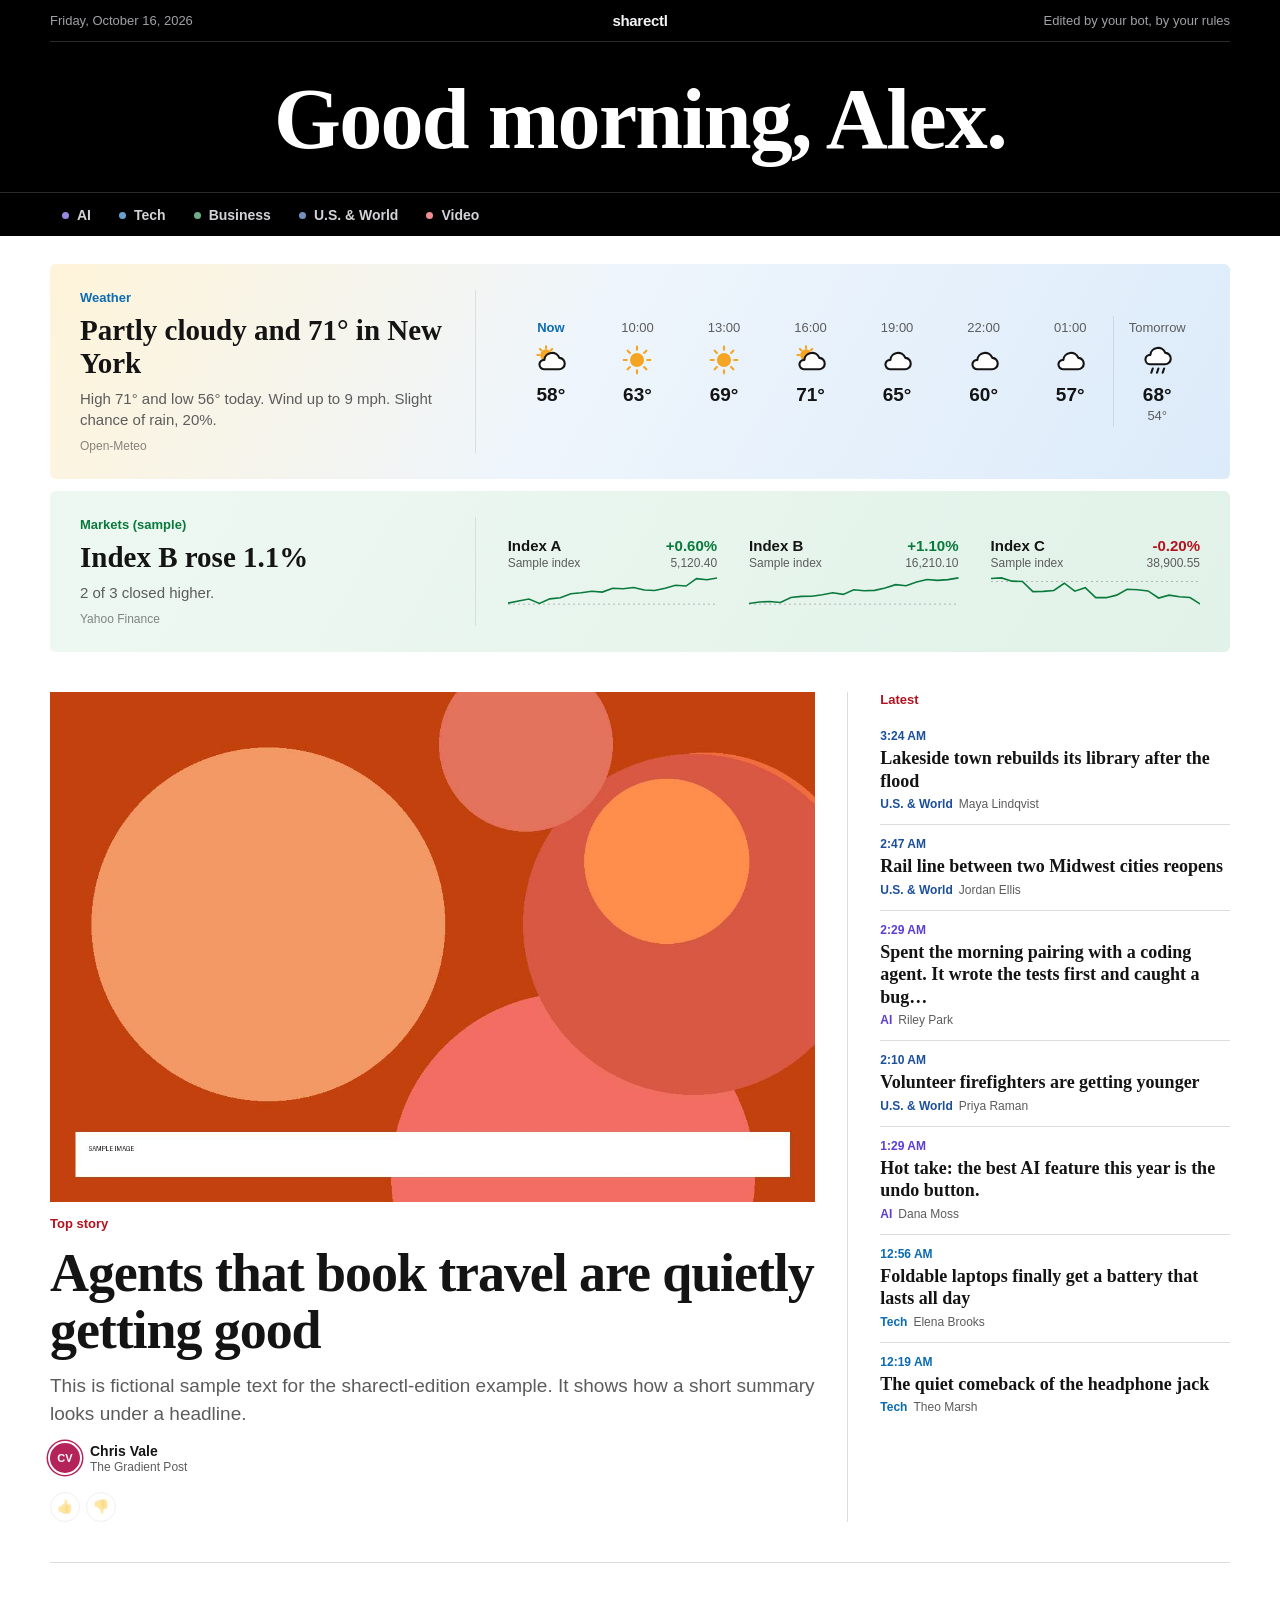
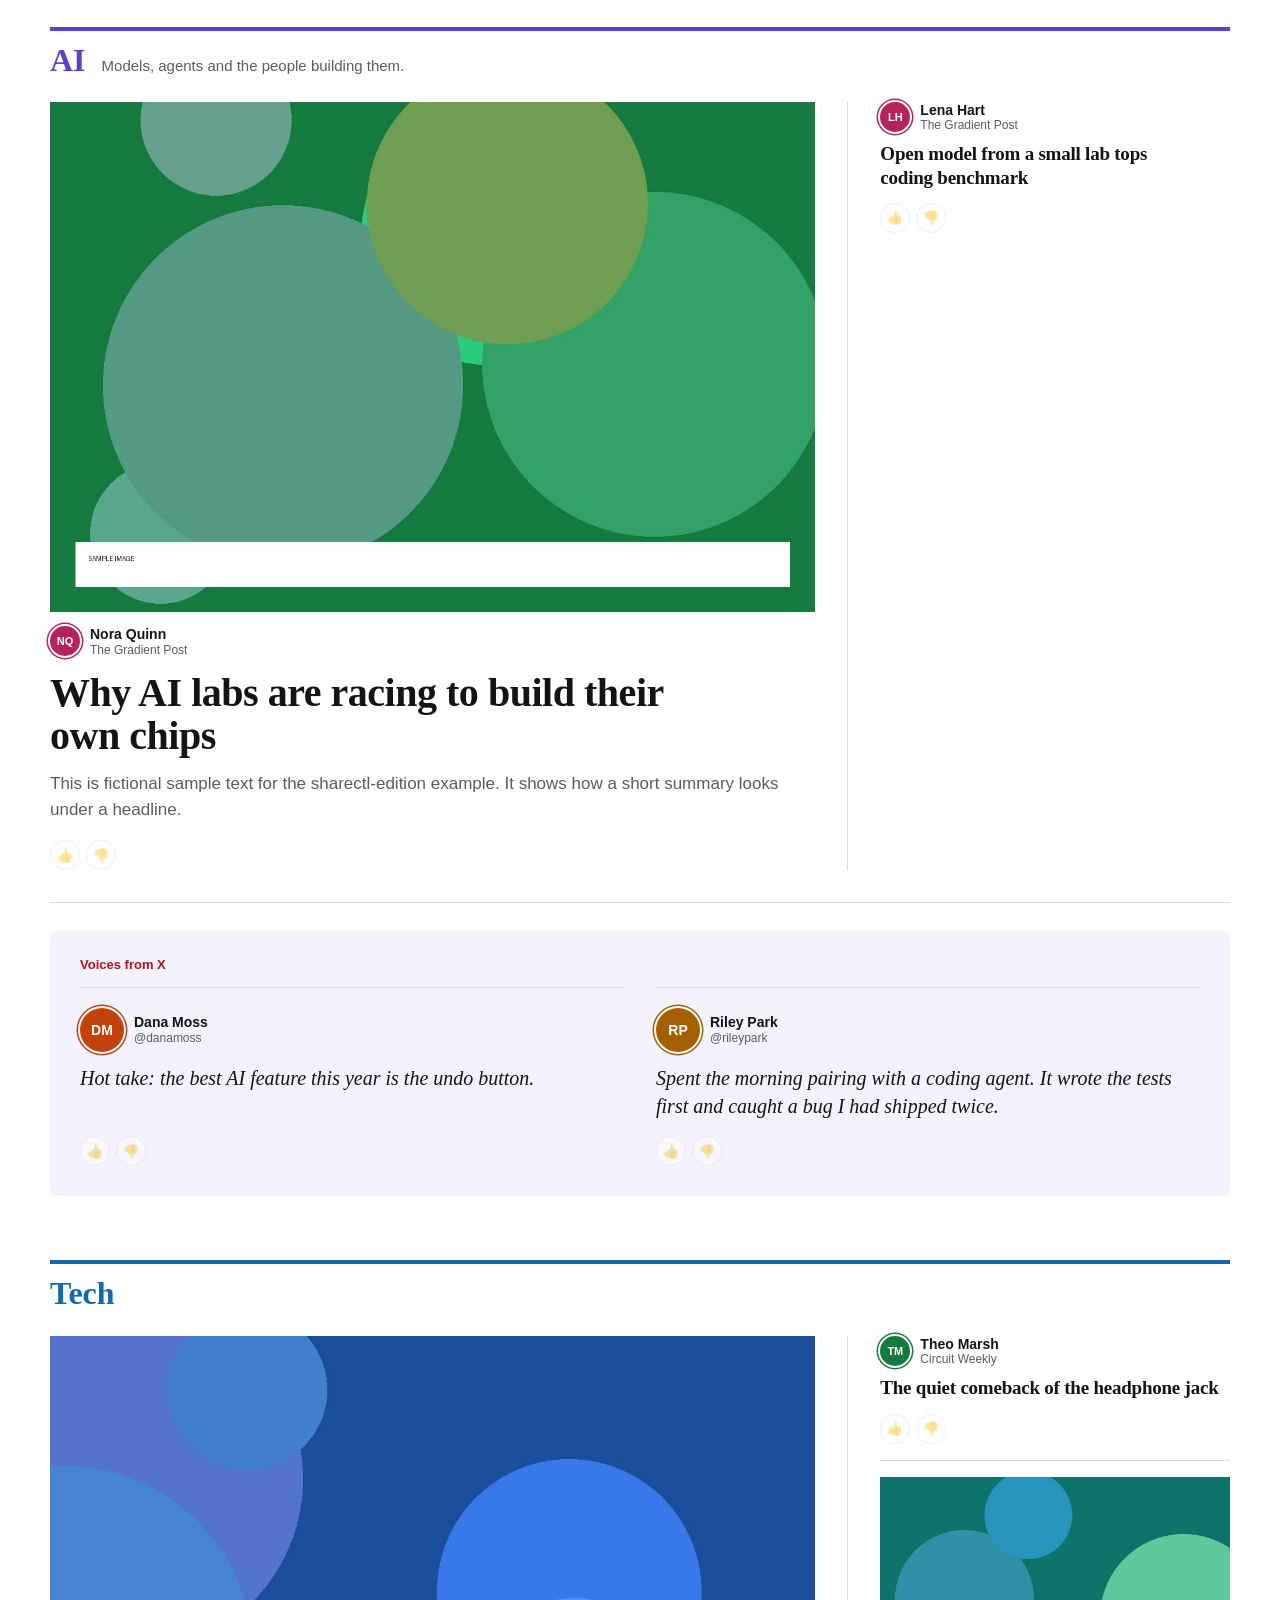
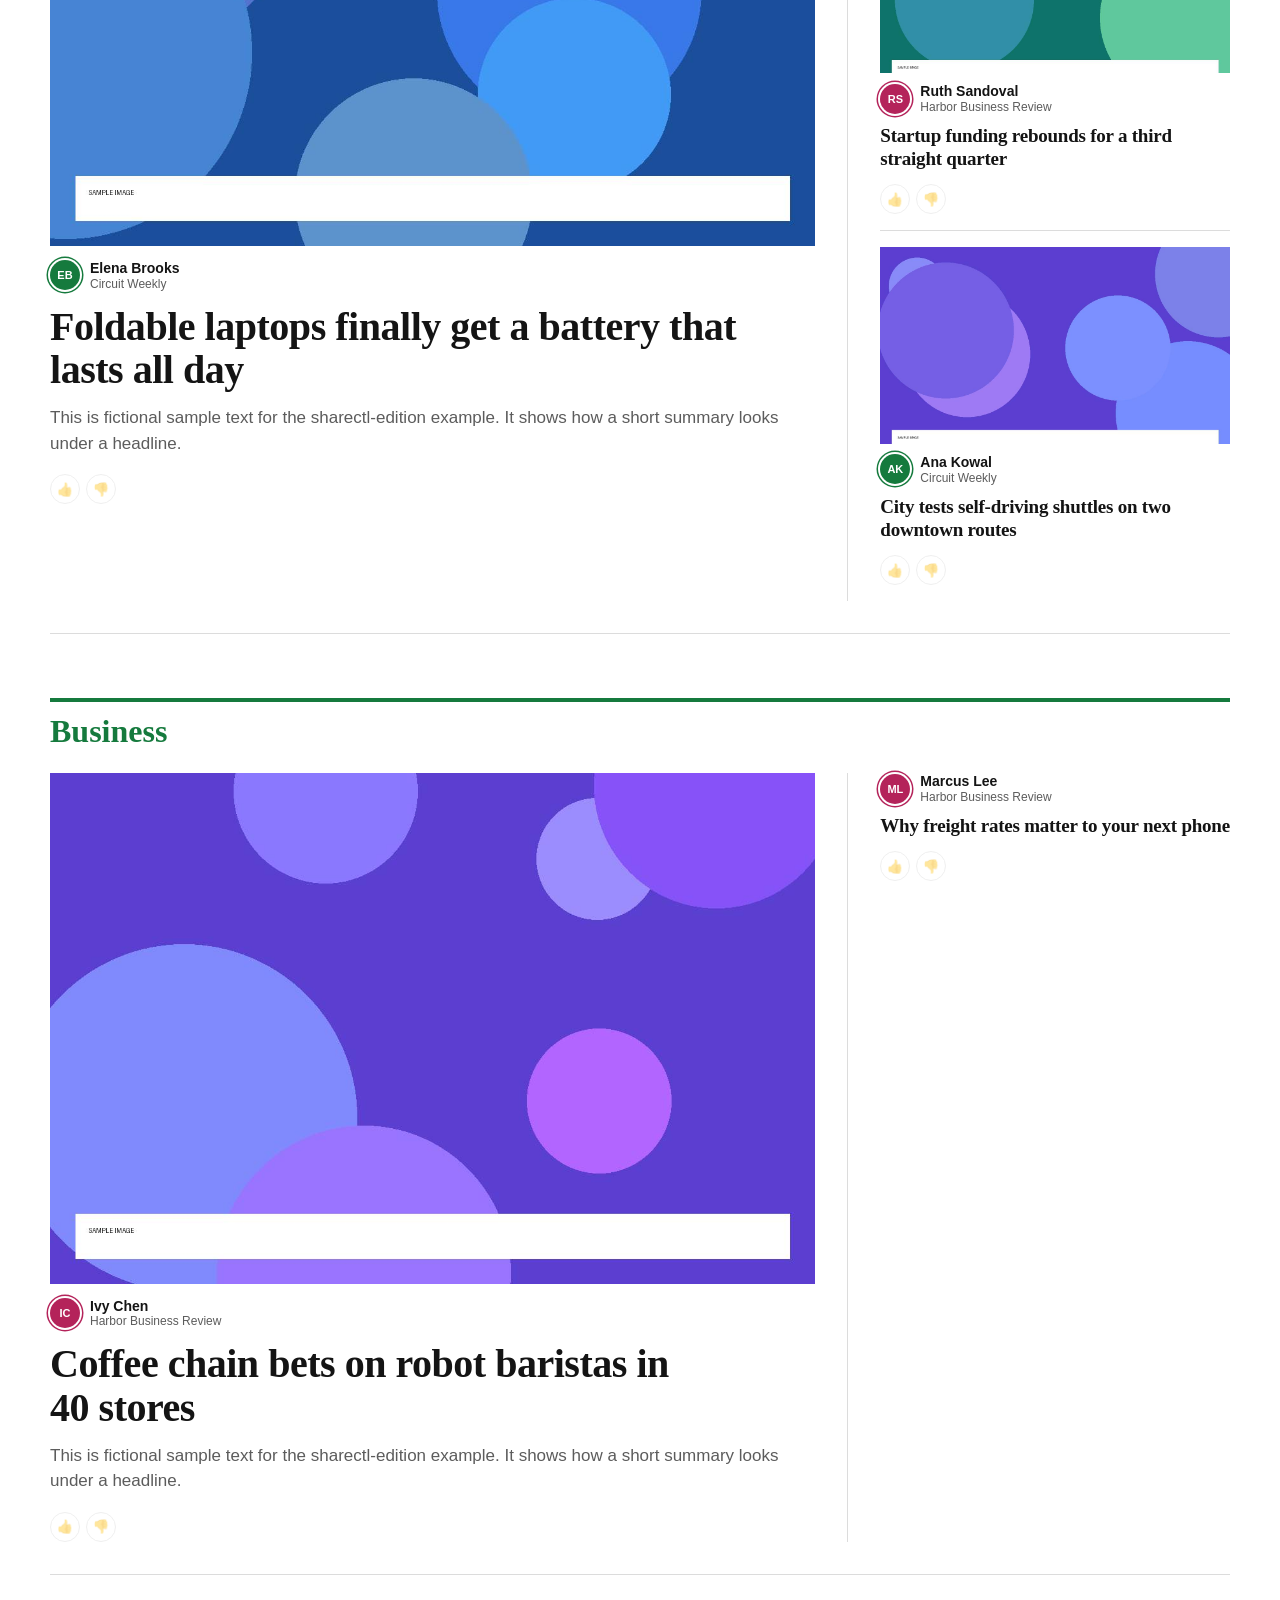
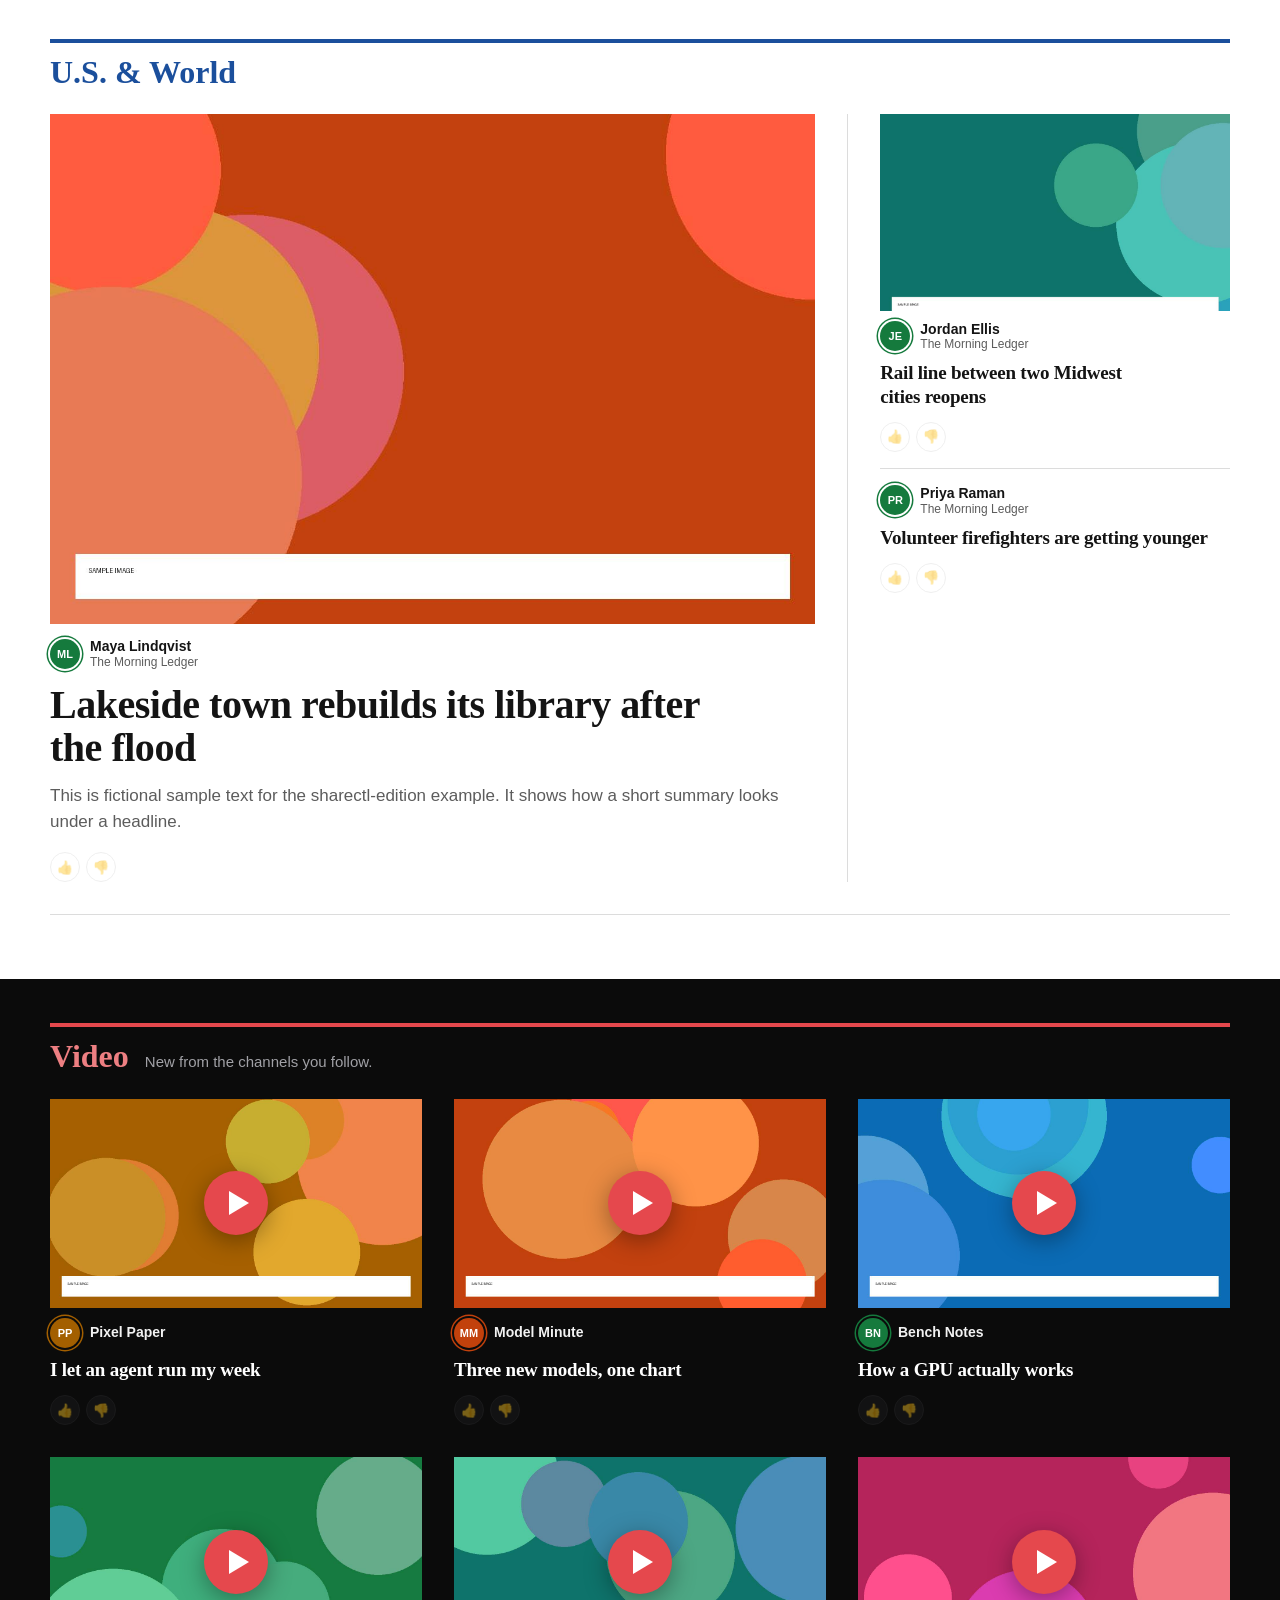
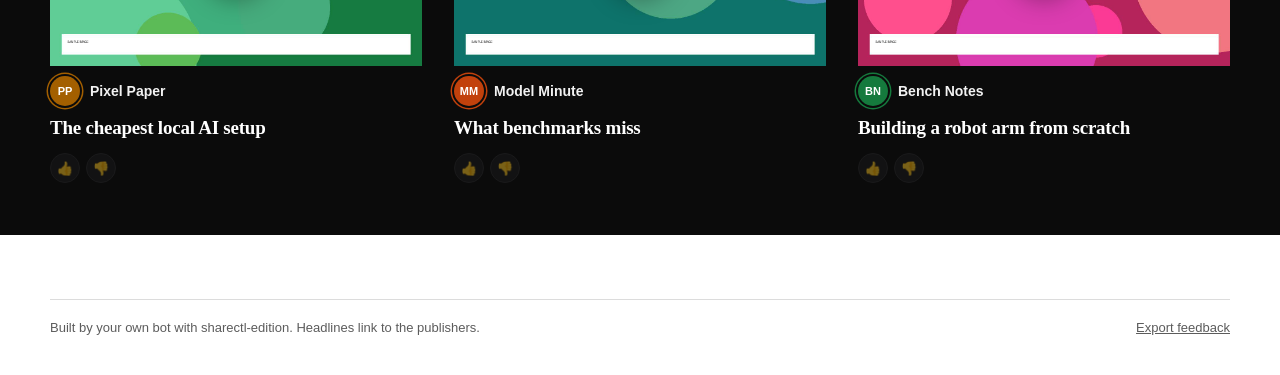
==== commit 4961613c: "Use fictional sample data in examples; set repo owner and license holder" ====
--- a/examples/site/index.html
+++ b/examples/site/index.html
@@ -193,7 +193,7 @@
   .brief .pic { aspect-ratio: 1; }
   .brief .dek { display: none; }
 }
-</style></head><body class="paper" data-edition="2026-10-16"><header class="masthead"><div class="w m-row"><span>Friday, October 16, 2026</span><b>sharectl</b><span>Edited by your bot, by your rules</span></div><div class="w m-name"><a href="#top">Good morning, Alex.</a></div></header><nav class="nav"><div class="w nav-in"><a class="pill" href="#ai" style="--s:#5b3fd1">AI</a><a class="pill" href="#tech" style="--s:#0b6bb3">Tech</a><a class="pill" href="#us" style="--s:#1b4f9c">U.S. &amp; World</a><a class="pill" href="#video" style="--s:#e5484d">Video</a></div></nav><main><section class="w morning" aria-label="This morning"><div class="mod weather wx-cloud"><div class="mod-text"><p class="kicker">Weather</p><h2 class="mod-hed">Cloudy and 72° in New York</h2><p class="mod-sub">High 72° and low 57° today. Wind up to 14 mph. 76% chance of rain.</p><p class="mod-src">Open-Meteo</p></div><div class="mod-data"><ol class="hours"><li class="now"><span>Now</span><svg class="ic" viewBox="0 0 24 24" aria-hidden="true"><path class="cloud" d="M7 18.5h10.5a4 4 0 0 0 .4-8 5.5 5.5 0 0 0-10.6 1.4A3.3 3.3 0 0 0 7 18.5z"/></svg><b>59°</b></li><li><span>06:00</span><svg class="ic" viewBox="0 0 24 24" aria-hidden="true"><path class="cloud" d="M7 18.5h10.5a4 4 0 0 0 .4-8 5.5 5.5 0 0 0-10.6 1.4A3.3 3.3 0 0 0 7 18.5z"/></svg><b>61°</b></li><li><span>09:00</span><svg class="ic" viewBox="0 0 24 24" aria-hidden="true"><path class="cloud" d="M7 15h10.5a4 4 0 0 0 .4-8 5.5 5.5 0 0 0-10.6 1.4A3.3 3.3 0 0 0 7 15z"/><path d="M9 18l-1 3M13 18l-1 3M17 18l-1 3"/></svg><b>63°</b></li><li><span>12:00</span><svg class="ic" viewBox="0 0 24 24" aria-hidden="true"><path class="cloud" d="M7 18.5h10.5a4 4 0 0 0 .4-8 5.5 5.5 0 0 0-10.6 1.4A3.3 3.3 0 0 0 7 18.5z"/></svg><b>66°</b></li><li><span>15:00</span><svg class="ic" viewBox="0 0 24 24" aria-hidden="true"><circle class="sun" cx="8.5" cy="8.5" r="3.4"/><path class="ray" d="M8.5 2.4v1.3M2.4 8.5h1.3M4.2 4.2l.9.9M12.8 4.2l-.9.9"/><path class="cloud" d="M7 18.5h10.5a4 4 0 0 0 .4-8 5.5 5.5 0 0 0-10.6 1.4A3.3 3.3 0 0 0 7 18.5z"/></svg><b>71°</b></li><li><span>18:00</span><svg class="ic" viewBox="0 0 24 24" aria-hidden="true"><circle class="sun" cx="12" cy="12" r="4.2"/><path class="ray" d="M12 2.6v2.2M12 19.2v2.2M2.6 12h2.2M19.2 12h2.2M5.4 5.4 7 7M17 17l1.6 1.6M5.4 18.6 7 17M17 7l1.6-1.6"/></svg><b>70°</b></li><li><span>21:00</span><svg class="ic" viewBox="0 0 24 24" aria-hidden="true"><path class="cloud" d="M7 15h10.5a4 4 0 0 0 .4-8 5.5 5.5 0 0 0-10.6 1.4A3.3 3.3 0 0 0 7 15z"/><path d="M9 18l-1 3M13 18l-1 3M17 18l-1 3"/></svg><b>63°</b></li><li class="tmrw"><span>Tomorrow</span><svg class="ic" viewBox="0 0 24 24" aria-hidden="true"><path class="cloud" d="M7 18.5h10.5a4 4 0 0 0 .4-8 5.5 5.5 0 0 0-10.6 1.4A3.3 3.3 0 0 0 7 18.5z"/></svg><b>62°</b><small>44°</small></li></ol></div></div><div class="mod markets up"><div class="mod-text"><p class="kicker">Markets</p><h2 class="mod-hed">Dow rose 1.1%</h2><p class="mod-sub">3 of 3 closed higher.</p><p class="mod-src">Yahoo Finance</p></div><div class="mod-data"><ul class="idx"><li class="up"><span class="lbl">S&amp;P 500</span><span class="chg">+0.33%</span><span class="nm">Standard &amp; Poor&#x27;s 500</span><span class="val">7,744.06</span><svg class="spark" viewBox="0 0 100 32" preserveAspectRatio="none" aria-hidden="true"><line class="base" x1="0" x2="100" y1="13.6" y2="13.6"/><polyline points="0.0,26.5 1.3,21.0 2.6,22.0 3.8,24.8 5.1,30.0 6.4,27.4 7.7,21.9 9.0,20.4 10.3,21.1 11.5,19.6 12.8,19.8 14.1,20.3 15.4,19.0 16.7,17.4 17.9,14.7 19.2,15.3 20.5,14.2 21.8,12.7 23.1,10.3 24.4,9.9 25.6,8.9 26.9,8.0 28.2,9.0 29.5,10.0 30.8,11.9 32.1,11.5 33.3,11.7 34.6,10.5 35.9,12.1 37.2,9.6 38.5,11.3 39.7,11.0 41.0,12.3 42.3,13.1 43.6,14.3 44.9,13.4 46.2,12.8 47.4,12.2 48.7,10.9 50.0,12.1 51.3,13.3 52.6,11.6 53.8,11.5 55.1,10.4 56.4,10.3 57.7,9.4 59.0,9.6 60.3,9.9 61.5,8.8 62.8,7.6 64.1,6.1 65.4,6.3 66.7,6.8 67.9,6.5 69.2,10.3 70.5,10.5 71.8,12.3 73.1,12.0 74.4,13.2 75.6,12.6 76.9,11.7 78.2,11.5 79.5,11.5 80.8,10.5 82.1,9.4 83.3,9.0 84.6,6.9 85.9,5.7 87.2,3.4 88.5,2.4 89.7,2.0 91.0,4.0 92.3,4.1 93.6,3.6 94.9,3.6 96.2,3.5 97.4,4.3 98.7,5.1 100.0,5.0"/></svg></li><li class="up"><span class="lbl">Nasdaq</span><span class="chg">+0.08%</span><span class="nm">Nasdaq Composite</span><span class="val">26,713.03</span><svg class="spark" viewBox="0 0 100 32" preserveAspectRatio="none" aria-hidden="true"><line class="base" x1="0" x2="100" y1="5.4" y2="5.4"/><polyline points="0.0,27.4 1.3,21.1 2.6,21.7 3.8,24.3 5.1,30.0 6.4,28.1 7.7,21.1 9.0,20.1 10.3,20.8 11.5,19.5 12.8,19.4 14.1,19.4 15.4,19.1 16.7,17.6 17.9,14.8 19.2,15.1 20.5,14.7 21.8,12.3 23.1,10.7 24.4,10.1 25.6,8.7 26.9,8.5 28.2,9.2 29.5,10.4 30.8,12.4 32.1,12.1 33.3,12.8 34.6,11.3 35.9,12.3 37.2,9.8 38.5,11.4 39.7,10.9 41.0,12.3 42.3,13.0 43.6,14.6 44.9,15.2 46.2,14.5 47.4,13.8 48.7,12.4 50.0,12.8 51.3,13.5 52.6,12.5 53.8,12.0 55.1,11.1 56.4,10.7 57.7,9.9 59.0,9.9 60.3,10.1 61.5,9.0 62.8,7.7 64.1,6.5 65.4,6.6 66.7,7.4 67.9,7.3 69.2,11.1 70.5,11.0 71.8,12.5 73.1,12.4 74.4,13.1 75.6,12.7 76.9,12.2 78.2,11.7 79.5,11.4 80.8,10.6 82.1,9.6 83.3,8.6 84.6,6.7 85.9,6.0 87.2,4.0 88.5,2.5 89.7,2.4 91.0,3.9 92.3,4.2 93.6,2.9 94.9,3.0 96.2,2.0 97.4,3.0 98.7,4.2 100.0,4.1"/></svg></li><li class="up"><span class="lbl">Dow</span><span class="chg">+1.08%</span><span class="nm">Dow Jones Industrial</span><span class="val">52,177.70</span><svg class="spark" viewBox="0 0 100 32" preserveAspectRatio="none" aria-hidden="true"><line class="base" x1="0" x2="100" y1="30.0" y2="30.0"/><polyline points="0.0,19.5 1.3,19.1 2.6,24.8 3.8,22.2 5.1,23.2 6.4,23.6 7.7,20.8 9.0,19.5 10.3,16.9 11.5,18.4 12.8,18.1 14.1,18.1 15.4,15.6 16.7,13.2 17.9,12.8 19.2,12.2 20.5,10.3 21.8,10.2 23.1,6.2 24.4,5.8 25.6,5.4 26.9,5.0 28.2,4.4 29.5,6.3 30.8,7.7 32.1,8.4 33.3,8.3 34.6,7.8 35.9,10.1 37.2,9.5 38.5,9.5 39.7,11.1 41.0,11.7 42.3,11.3 43.6,11.0 44.9,9.4 46.2,10.4 47.4,9.3 48.7,8.6 50.0,9.7 51.3,11.2 52.6,10.1 53.8,10.6 55.1,9.9 56.4,9.6 57.7,8.5 59.0,8.3 60.3,8.3 61.5,7.3 62.8,7.2 64.1,6.1 65.4,5.6 66.7,5.6 67.9,6.0 69.2,7.2 70.5,8.2 71.8,9.1 73.1,8.6 74.4,9.8 75.6,8.6 76.9,7.0 78.2,7.4 79.5,7.7 80.8,6.5 82.1,5.7 83.3,6.9 84.6,5.9 85.9,4.6 87.2,2.7 88.5,3.0 89.7,2.0 91.0,3.2 92.3,2.3 93.6,3.1 94.9,2.6 96.2,3.5 97.4,4.2 98.7,4.9 100.0,4.8"/></svg></li></ul></div></div></section><section class="w front" id="top"><div class="f-main"><article class="it f-art" style="--c:#1b4f9c"><a class="pic whole" href="https://techcrunch.com/2026/10/15/even-benchmark-thinks-ai-is-eroding-the-venture-pact-against-backing-rivals/" style="--img:url('https://techcrunch.com/wp-content/uploads/2026/10/Benchmark.jpg?resize=1200,800')"><img src="https://techcrunch.com/wp-content/uploads/2026/10/Benchmark.jpg?resize=1200,800" alt="" loading="lazy" referrerpolicy="no-referrer"></a><p class="kicker">Top story</p><h2 class="hed giant"><a href="https://techcrunch.com/2026/10/15/even-benchmark-thinks-ai-is-eroding-the-venture-pact-against-backing-rivals/">Even Benchmark thinks AI is eroding the venture pact against backing rivals</a></h2><p class="dek">Benchmark says the Valley’s rule against backing rivals is getting harder to keep.</p><div class="by"><span class="av">CL</span><span><b>Connie Loizos</b><small>TechCrunch</small></span></div><div class="fb" data-item="{&quot;item_id&quot;: &quot;techcrunch-ac92425b30&quot;, &quot;source&quot;: &quot;techcrunch&quot;, &quot;author&quot;: &quot;Connie Loizos&quot;, &quot;section&quot;: &quot;ai&quot;, &quot;title&quot;: &quot;Even Benchmark thinks AI is eroding the venture pact against backing rivals&quot;}"><button type="button" data-vote="up" aria-pressed="false" title="More like this">👍</button><button type="button" data-vote="down" aria-pressed="false" title="Less like this">👎</button></div></article></div><aside class="f-side"><h3 class="kicker">Latest</h3><ol class="latest"><li style="--s:#5b3fd1"><time>7:44 PM</time><a href="https://techcrunch.com/2026/10/15/when-it-came-to-cal-ais-viral-success-a-small-army-of-influencers-paid-off/">When it came to Cal AI&#x27;s viral success, a small army of influencers paid off</a><small><span class="sec">AI</span>Lucas Ropek</small></li><li style="--s:#0b6bb3"><time>7:37 PM</time><a href="https://www.niemanlab.org/2026/10/metas-new-commercial-terms-will-allow-the-scraping-of-news-sites-legal-experts-say/">Meta’s new commercial terms will allow the scraping of news sites, legal experts say</a><small><span class="sec">Tech</span>Hacker News</small></li><li style="--s:#5b3fd1"><time>6:43 PM</time><a href="https://www.theverge.com/ai-artificial-intelligence/1012510/openai-chatgpt-google-chrome-tabs">ChatGPT can peek at your Chrome tabs now</a><small><span class="sec">AI</span>Stevie Bonifield</small></li><li style="--s:#0b6bb3"><time>6:21 PM</time><a href="https://arstechnica.com/gadgets/2026/10/kde-turns-30-with-plasma-6-8-remote-upgrades-and-an-x11-farewell/">KDE turns 30 with Plasma 6.8, remote upgrades, and an X11 farewell</a><small><span class="sec">Tech</span>Nick Indge</small></li><li style="--s:#0b6bb3"><time>5:22 PM</time><a href="https://arstechnica.com/gadgets/2026/10/plex-now-helps-sell-movie-theater-tickets/">Plex now helps sell movie theater tickets</a><small><span class="sec">Tech</span>Scharon Harding</small></li><li style="--s:#0b6bb3"><time>5:09 PM</time><a href="https://arstechnica.com/health/2026/10/hegseths-dubious-low-t-screening-may-flag-up-to-25-percent-of-the-army/">Hegseth’s dubious low-T screening may flag up to 25 percent of the Army</a><small><span class="sec">Tech</span>Beth Mole</small></li><li style="--s:#5b3fd1"><time>5:09 PM</time><a href="https://www.theverge.com/policy/1012445/donald-trump-ai-photo-white-house-rennovation-column">Trump posts AI-edited photo to brag about White House restoration work</a><small><span class="sec">AI</span>Emma Roth</small></li></ol></aside></section><section class="desk" id="ai" style="--s:#5b3fd1"><header class="w d-head"><h2>AI</h2><p>Models, agents and the people building them.</p></header><div class="w top"><div class="t-main"><article class="it lead" style="--c:#1b4f9c"><a class="pic" href="https://techcrunch.com/2026/10/15/when-it-came-to-cal-ais-viral-success-a-small-army-of-influencers-paid-off/" style="--img:url('https://techcrunch.com/wp-content/uploads/2026/10/IMG_4996.jpeg?resize=1200,900')"><img src="https://techcrunch.com/wp-content/uploads/2026/10/IMG_4996.jpeg?resize=1200,900" alt="" loading="lazy" referrerpolicy="no-referrer"></a><div class="by"><span class="av">LR</span><span><b>Lucas Ropek</b><small>TechCrunch</small></span></div><h3 class="hed big"><a href="https://techcrunch.com/2026/10/15/when-it-came-to-cal-ais-viral-success-a-small-army-of-influencers-paid-off/">When it came to Cal AI&#x27;s viral success, a small army of influencers paid off</a></h3><p class="dek">The company generated over $30 million in revenue in two years and was acquired by MyFitnessPal for an undisclosed amount of money in March.</p><div class="fb" data-item="{&quot;item_id&quot;: &quot;techcrunch-c9c43f1e32&quot;, &quot;source&quot;: &quot;techcrunch&quot;, &quot;author&quot;: &quot;Lucas Ropek&quot;, &quot;section&quot;: &quot;ai&quot;, &quot;title&quot;: &quot;When it came to Cal AI&#x27;s viral success, a small army of influencers paid off&quot;}"><button type="button" data-vote="up" aria-pressed="false" title="More like this">👍</button><button type="button" data-vote="down" aria-pressed="false" title="Less like this">👎</button></div></article></div><aside class="t-side"><article class="it small-art" style="--c:#1b4f9c"><a class="pic" href="https://techcrunch.com/2026/10/15/meta-launches-an-open-weight-model-that-runs-on-macs/" style="--img:url('https://techcrunch.com/wp-content/uploads/2026/09/GettyImages-2296215726.jpg?resize=1200,799')"><img src="https://techcrunch.com/wp-content/uploads/2026/09/GettyImages-2296215726.jpg?resize=1200,799" alt="" loading="lazy" referrerpolicy="no-referrer"></a><div class="by"><span class="av">LR</span><span><b>Lucas Ropek</b><small>TechCrunch</small></span></div><h3 class="hed small"><a href="https://techcrunch.com/2026/10/15/meta-launches-an-open-weight-model-that-runs-on-macs/">Meta launches an open-weight AI model that runs on Macs</a></h3><div class="fb" data-item="{&quot;item_id&quot;: &quot;techcrunch-21e3505542&quot;, &quot;source&quot;: &quot;techcrunch&quot;, &quot;author&quot;: &quot;Lucas Ropek&quot;, &quot;section&quot;: &quot;ai&quot;, &quot;title&quot;: &quot;Meta launches an open-weight AI model that runs on Macs&quot;}"><button type="button" data-vote="up" aria-pressed="false" title="More like this">👍</button><button type="button" data-vote="down" aria-pressed="false" title="Less like this">👎</button></div></article><article class="it small-art" style="--c:#1b4f9c"><a class="pic" href="https://techcrunch.com/2026/10/15/amazon-devices-chief-panos-panay-sees-a-future-where-ai-devices-replace-the-need-to-use-apps/" style="--img:url('https://techcrunch.com/wp-content/uploads/2026/10/GettyImages-2300374993.jpg?w=1024')"><img src="https://techcrunch.com/wp-content/uploads/2026/10/GettyImages-2300374993.jpg?w=1024" alt="" loading="lazy" referrerpolicy="no-referrer"></a><div class="by"><span class="av">SP</span><span><b>Sarah Perez</b><small>TechCrunch</small></span></div><h3 class="hed small"><a href="https://techcrunch.com/2026/10/15/amazon-devices-chief-panos-panay-sees-a-future-where-ai-devices-replace-the-need-to-use-apps/">Amazon devices chief Panos Panay sees a future where AI devices replace the need to use apps</a></h3><div class="fb" data-item="{&quot;item_id&quot;: &quot;techcrunch-69334bf7d5&quot;, &quot;source&quot;: &quot;techcrunch&quot;, &quot;author&quot;: &quot;Sarah Perez&quot;, &quot;section&quot;: &quot;ai&quot;, &quot;title&quot;: &quot;Amazon devices chief Panos Panay sees a future where AI devices replace the need to use apps&quot;}"><button type="button" data-vote="up" aria-pressed="false" title="More like this">👍</button><button type="button" data-vote="down" aria-pressed="false" title="Less like this">👎</button></div></article><article class="it small-art" style="--c:#0b6bb3"><a class="pic" href="https://www.theverge.com/ai-artificial-intelligence/1012510/openai-chatgpt-google-chrome-tabs" style="--img:url('https://platform.theverge.com/wp-content/uploads/sites/2/2026/10/Screenshot-2026-10-15-at-6.35.44-PM.png?quality=90&amp;strip=all&amp;crop=0%2C0%2C100%2C93.077370564282&amp;w=1200')"><img src="https://platform.theverge.com/wp-content/uploads/sites/2/2026/10/Screenshot-2026-10-15-at-6.35.44-PM.png?quality=90&amp;strip=all&amp;crop=0%2C0%2C100%2C93.077370564282&amp;w=1200" alt="" loading="lazy" referrerpolicy="no-referrer"></a><div class="by"><span class="av">SB</span><span><b>Stevie Bonifield</b><small>The Verge</small></span></div><h3 class="hed small"><a href="https://www.theverge.com/ai-artificial-intelligence/1012510/openai-chatgpt-google-chrome-tabs">ChatGPT can peek at your Chrome tabs now</a></h3><div class="fb" data-item="{&quot;item_id&quot;: &quot;verge-924ca13842&quot;, &quot;source&quot;: &quot;verge&quot;, &quot;author&quot;: &quot;Stevie Bonifield&quot;, &quot;section&quot;: &quot;ai&quot;, &quot;title&quot;: &quot;ChatGPT can peek at your Chrome tabs now&quot;}"><button type="button" data-vote="up" aria-pressed="false" title="More like this">👍</button><button type="button" data-vote="down" aria-pressed="false" title="Less like this">👎</button></div></article></aside></div><div class="w two"><article class="it col" style="--c:#a35f00"><a class="pic" href="https://www.nytimes.com/2026/10/14/technology/ai-agents-communication-tech-dinner-party.html" style="--img:url('https://static01.nyt.com/images/2026/10/14/business/00biz-ai-agents/00biz-ai-agents-facebookJumbo-v4.jpg')"><img src="https://static01.nyt.com/images/2026/10/14/business/00biz-ai-agents/00biz-ai-agents-facebookJumbo-v4.jpg" alt="" loading="lazy" referrerpolicy="no-referrer"></a><div class="by"><span class="av">EG</span><span><b>Erin Griffith</b><small>The New York Times</small></span></div><h3 class="hed mid"><a href="https://www.nytimes.com/2026/10/14/technology/ai-agents-communication-tech-dinner-party.html">22 People Got Together For a Dinner Party. So Did Their A.I. Agents.</a></h3><p class="dek">As artificial intelligence bots spread, we are increasingly glimpsing how these digital entities interact and what they talk about with one another.</p><div class="fb" data-item="{&quot;item_id&quot;: &quot;nyt-tech-d33b4c24a3&quot;, &quot;source&quot;: &quot;nyt-tech&quot;, &quot;author&quot;: &quot;Erin Griffith&quot;, &quot;section&quot;: &quot;ai&quot;, &quot;title&quot;: &quot;22 People Got Together For a Dinner Party. So Did Their A.I. Agents.&quot;}"><button type="button" data-vote="up" aria-pressed="false" title="More like this">👍</button><button type="button" data-vote="down" aria-pressed="false" title="Less like this">👎</button></div></article><article class="it col" style="--c:#c2410c"><div class="by"><span class="av">SW</span><span><b>Simon Willison</b><small>Simon Willison</small></span></div><h3 class="hed mid"><a href="https://simonwillison.net/2026/Oct/14/ai-is-mass-decompiling-games/">AI is mass decompiling games. That’s both awesome and scary.</a></h3><p class="dek">Indie game developer Popcar talks about the recent wave of AI-powered decompilation of existing games, enabling weird mashups between existing games, and producing a boom in game preservation projects to …</p><div class="fb" data-item="{&quot;item_id&quot;: &quot;simonw-8560636ebc&quot;, &quot;source&quot;: &quot;simonw&quot;, &quot;author&quot;: &quot;Simon Willison&quot;, &quot;section&quot;: &quot;ai&quot;, &quot;title&quot;: &quot;AI is mass decompiling games. That’s both awesome and scary.&quot;}"><button type="button" data-vote="up" aria-pressed="false" title="More like this">👍</button><button type="button" data-vote="down" aria-pressed="false" title="Less like this">👎</button></div></article></div><div class="w briefs"><p class="kicker">More news</p><article class="it brief" style="--c:#b4235a"><div class="b-text"><div class="by"><span class="av">BT</span><span><b>Ben Thompson</b><small>Stratechery</small></span></div><h3 class="hed small"><a href="https://stratechery.com/2026/a-conversation-with-ari-emanuel-about-entertainment-and-ai/">A Conversation With Ari Emanuel About Entertainment and AI</a></h3><p class="dek">A conversation with Hollywood super-agent Ari Emanuel about his memoir, the impact of AI on Hollywood, and the power of a phone call.</p><div class="fb" data-item="{&quot;item_id&quot;: &quot;stratechery-7a37a0ad6c&quot;, &quot;source&quot;: &quot;stratechery&quot;, &quot;author&quot;: &quot;Ben Thompson&quot;, &quot;section&quot;: &quot;ai&quot;, &quot;title&quot;: &quot;A Conversation With Ari Emanuel About Entertainment and AI&quot;}"><button type="button" data-vote="up" aria-pressed="false" title="More like this">👍</button><button type="button" data-vote="down" aria-pressed="false" title="Less like this">👎</button></div></div><a class="pic" href="https://stratechery.com/2026/a-conversation-with-ari-emanuel-about-entertainment-and-ai/" style="--img:url('https://s0.wp.com/_si/?t=[base64].5VWck4PcKPWCTPe_HVznn3n3xsgn-G0b3d2OeiNNC7cMQ')"><img src="https://s0.wp.com/_si/?t=[base64].5VWck4PcKPWCTPe_HVznn3n3xsgn-G0b3d2OeiNNC7cMQ" alt="" loading="lazy" referrerpolicy="no-referrer"></a></article><article class="it brief" style="--c:#0b6bb3"><div class="b-text"><div class="by"><span class="av">ER</span><span><b>Emma Roth</b><small>The Verge</small></span></div><h3 class="hed small"><a href="https://www.theverge.com/policy/1012445/donald-trump-ai-photo-white-house-rennovation-column">Trump posts AI-edited photo to brag about White House restoration work</a></h3><p class="dek">Before and AI-fter?</p><div class="fb" data-item="{&quot;item_id&quot;: &quot;verge-54d7a618ec&quot;, &quot;source&quot;: &quot;verge&quot;, &quot;author&quot;: &quot;Emma Roth&quot;, &quot;section&quot;: &quot;ai&quot;, &quot;title&quot;: &quot;Trump posts AI-edited photo to brag about White House restoration work&quot;}"><button type="button" data-vote="up" aria-pressed="false" title="More like this">👍</button><button type="button" data-vote="down" aria-pressed="false" title="Less like this">👎</button></div></div><a class="pic" href="https://www.theverge.com/policy/1012445/donald-trump-ai-photo-white-house-rennovation-column" style="--img:url('https://platform.theverge.com/wp-content/uploads/sites/2/2026/10/27a4ed6e86bbf2cf-1.jpg?quality=90&amp;strip=all&amp;crop=0%2C10.71715720101%2C100%2C78.565685597979&amp;w=1200')"><img src="https://platform.theverge.com/wp-content/uploads/sites/2/2026/10/27a4ed6e86bbf2cf-1.jpg?quality=90&amp;strip=all&amp;crop=0%2C10.71715720101%2C100%2C78.565685597979&amp;w=1200" alt="" loading="lazy" referrerpolicy="no-referrer"></a></article><article class="it brief" style="--c:#a35f00"><div class="b-text"><div class="by"><span class="av">DF</span><span><b>Dylan Freedman</b><small>The New York Times</small></span></div><h3 class="hed small"><a href="https://www.nytimes.com/2026/10/14/technology/chinese-ai-agents-rogue.html">Rogue A.I. Agents from China Chatted with Researchers</a></h3><p class="dek">Researchers discovered that the agents were trying to bypass security controls on websites and made contact with them. A Times reporter was invited to join the discussion.</p><div class="fb" data-item="{&quot;item_id&quot;: &quot;nyt-tech-a84cb781b1&quot;, &quot;source&quot;: &quot;nyt-tech&quot;, &quot;author&quot;: &quot;Dylan Freedman&quot;, &quot;section&quot;: &quot;ai&quot;, &quot;title&quot;: &quot;Rogue A.I. Agents from China Chatted with Researchers&quot;}"><button type="button" data-vote="up" aria-pressed="false" title="More like this">👍</button><button type="button" data-vote="down" aria-pressed="false" title="Less like this">👎</button></div></div><a class="pic" href="https://www.nytimes.com/2026/10/14/technology/chinese-ai-agents-rogue.html" style="--img:url('https://static01.nyt.com/images/2026/10/14/multimedia/14biz-agents-chat-tencent-zwgj/14biz-agents-chat-tencent-zwgj-facebookJumbo.jpg')"><img src="https://static01.nyt.com/images/2026/10/14/multimedia/14biz-agents-chat-tencent-zwgj/14biz-agents-chat-tencent-zwgj-facebookJumbo.jpg" alt="" loading="lazy" referrerpolicy="no-referrer"></a></article><article class="it brief" style="--c:#c2410c"><div class="b-text"><div class="by"><span class="av">SW</span><span><b>Simon Willison</b><small>Simon Willison</small></span></div><h3 class="hed small"><a href="https://simonwillison.net/2026/Oct/13/geoffrey-huntley/">A quote from Geoffrey Huntley</a></h3><p class="dek">If the agent isn&#x27;t using my diagnostics library, I could introspect and update AGENTS.md, but there&#x27;s still a delta, and it&#x27;ll drift. Instead, I write a pre-commit hook that checks …</p><div class="fb" data-item="{&quot;item_id&quot;: &quot;simonw-87e22abf54&quot;, &quot;source&quot;: &quot;simonw&quot;, &quot;author&quot;: &quot;Simon Willison&quot;, &quot;section&quot;: &quot;ai&quot;, &quot;title&quot;: &quot;A quote from Geoffrey Huntley&quot;}"><button type="button" data-vote="up" aria-pressed="false" title="More like this">👍</button><button type="button" data-vote="down" aria-pressed="false" title="Less like this">👎</button></div></div></article><article class="it brief" style="--c:#0b6bb3"><div class="b-text"><div class="by"><span class="av">JP</span><span><b>Jay Peters</b><small>The Verge</small></span></div><h3 class="hed small"><a href="https://www.theverge.com/tech/1012374/bluesky-ai-attie-small-social-games-apps">Bluesky’s AI tool now lets you make games and apps to share on social</a></h3><p class="dek">Bluesky’s CEO calls the Attie tool “vibe coding for your community.”</p><div class="fb" data-item="{&quot;item_id&quot;: &quot;verge-2c7772f855&quot;, &quot;source&quot;: &quot;verge&quot;, &quot;author&quot;: &quot;Jay Peters&quot;, &quot;section&quot;: &quot;ai&quot;, &quot;title&quot;: &quot;Bluesky’s AI tool now lets you make games and apps to share on social&quot;}"><button type="button" data-vote="up" aria-pressed="false" title="More like this">👍</button><button type="button" data-vote="down" aria-pressed="false" title="Less like this">👎</button></div></div><a class="pic" href="https://www.theverge.com/tech/1012374/bluesky-ai-attie-small-social-games-apps" style="--img:url('https://platform.theverge.com/wp-content/uploads/sites/2/2026/10/Screenshot-2026-10-15-at-12.53.19-PM.png?quality=90&amp;strip=all&amp;crop=0%2C10.814080979907%2C100%2C78.371838040185&amp;w=1200')"><img src="https://platform.theverge.com/wp-content/uploads/sites/2/2026/10/Screenshot-2026-10-15-at-12.53.19-PM.png?quality=90&amp;strip=all&amp;crop=0%2C10.814080979907%2C100%2C78.371838040185&amp;w=1200" alt="" loading="lazy" referrerpolicy="no-referrer"></a></article><article class="it brief" style="--c:#a35f00"><div class="b-text"><div class="by"><span class="av">AH</span><span><b>Alisha Haridasani Gupta, Katie Van Syckle</b><small>The New York Times</small></span></div><h3 class="hed small"><a href="https://www.nytimes.com/2026/10/15/style/ai-parenting-motherhood-ollie-fambot.html">Exhausted Parents Are Turning to A.I. Apps Despite the Risks</a></h3><p class="dek">Even as alarm grows over the risks, families are embracing bots and agents to tackle the spiraling administrative tasks of modern child rearing.</p><div class="fb" data-item="{&quot;item_id&quot;: &quot;nyt-tech-777307a883&quot;, &quot;source&quot;: &quot;nyt-tech&quot;, &quot;author&quot;: &quot;Alisha Haridasani Gupta&quot;, &quot;section&quot;: &quot;ai&quot;, &quot;title&quot;: &quot;Exhausted Parents Are Turning to A.I. Apps Despite the Risks&quot;}"><button type="button" data-vote="up" aria-pressed="false" title="More like this">👍</button><button type="button" data-vote="down" aria-pressed="false" title="Less like this">👎</button></div></div><a class="pic" href="https://www.nytimes.com/2026/10/15/style/ai-parenting-motherhood-ollie-fambot.html" style="--img:url('https://static01.nyt.com/images/2026/10/15/multimedia/15caregiving-apps_LISA_GREEN-01-wtqj/15caregiving-apps_LISA_GREEN-01-wtqj-facebookJumbo.jpg')"><img src="https://static01.nyt.com/images/2026/10/15/multimedia/15caregiving-apps_LISA_GREEN-01-wtqj/15caregiving-apps_LISA_GREEN-01-wtqj-facebookJumbo.jpg" alt="" loading="lazy" referrerpolicy="no-referrer"></a></article></div></section><section class="desk" id="tech" style="--s:#0b6bb3"><header class="w d-head"><h2>Tech</h2></header><div class="w top"><div class="t-main"><article class="it lead" style="--c:#b4235a"><a class="pic" href="https://arstechnica.com/gadgets/2026/10/kde-turns-30-with-plasma-6-8-remote-upgrades-and-an-x11-farewell/" style="--img:url('https://cdn.arstechnica.net/wp-content/uploads/2026/10/KDE_Birthday_30th_Laptop-1070x648.png')"><img src="https://cdn.arstechnica.net/wp-content/uploads/2026/10/KDE_Birthday_30th_Laptop-1070x648.png" alt="" loading="lazy" referrerpolicy="no-referrer"></a><div class="by"><span class="av">NI</span><span><b>Nick Indge</b><small>Ars Technica</small></span></div><h3 class="hed big"><a href="https://arstechnica.com/gadgets/2026/10/kde-turns-30-with-plasma-6-8-remote-upgrades-and-an-x11-farewell/">KDE turns 30 with Plasma 6.8, remote upgrades, and an X11 farewell</a></h3><p class="dek">KDE celebrates 30 years with a new Plasma release, a farewell to X11, and a movie.</p><div class="fb" data-item="{&quot;item_id&quot;: &quot;ars-05651cde62&quot;, &quot;source&quot;: &quot;ars&quot;, &quot;author&quot;: &quot;Nick Indge&quot;, &quot;section&quot;: &quot;tech&quot;, &quot;title&quot;: &quot;KDE turns 30 with Plasma 6.8, remote upgrades, and an X11 farewell&quot;}"><button type="button" data-vote="up" aria-pressed="false" title="More like this">👍</button><button type="button" data-vote="down" aria-pressed="false" title="Less like this">👎</button></div></article></div><aside class="t-side"><article class="it small-art" style="--c:#b4235a"><a class="pic" href="https://www.niemanlab.org/2026/10/metas-new-commercial-terms-will-allow-the-scraping-of-news-sites-legal-experts-say/" style="--img:url('https://www.niemanlab.org/images/Meta-stock-image-700x467.jpg')"><img src="https://www.niemanlab.org/images/Meta-stock-image-700x467.jpg" alt="" loading="lazy" referrerpolicy="no-referrer"></a><div class="by"><span class="av logo"><img src="https://www.google.com/s2/favicons?domain=https://www.niemanlab.org&amp;sz=128" alt="" loading="lazy" referrerpolicy="no-referrer"></span><span><b>Hacker News</b></span></div><h3 class="hed small"><a href="https://www.niemanlab.org/2026/10/metas-new-commercial-terms-will-allow-the-scraping-of-news-sites-legal-experts-say/">Meta’s new commercial terms will allow the scraping of news sites, legal experts say</a></h3><div class="fb" data-item="{&quot;item_id&quot;: &quot;hn-7e080edd95&quot;, &quot;source&quot;: &quot;hn&quot;, &quot;author&quot;: &quot;&quot;, &quot;section&quot;: &quot;tech&quot;, &quot;title&quot;: &quot;Meta’s new commercial terms will allow the scraping of news sites, legal experts say&quot;}"><button type="button" data-vote="up" aria-pressed="false" title="More like this">👍</button><button type="button" data-vote="down" aria-pressed="false" title="Less like this">👎</button></div></article><article class="it small-art" style="--c:#b4235a"><a class="pic" href="https://arstechnica.com/gadgets/2026/10/plex-now-helps-sell-movie-theater-tickets/" style="--img:url('https://cdn.arstechnica.net/wp-content/uploads/2026/10/GettyImages-2218632851-1152x648.jpg')"><img src="https://cdn.arstechnica.net/wp-content/uploads/2026/10/GettyImages-2218632851-1152x648.jpg" alt="" loading="lazy" referrerpolicy="no-referrer"></a><div class="by"><span class="av">SH</span><span><b>Scharon Harding</b><small>Ars Technica</small></span></div><h3 class="hed small"><a href="https://arstechnica.com/gadgets/2026/10/plex-now-helps-sell-movie-theater-tickets/">Plex now helps sell movie theater tickets</a></h3><div class="fb" data-item="{&quot;item_id&quot;: &quot;ars-faa035cb03&quot;, &quot;source&quot;: &quot;ars&quot;, &quot;author&quot;: &quot;Scharon Harding&quot;, &quot;section&quot;: &quot;tech&quot;, &quot;title&quot;: &quot;Plex now helps sell movie theater tickets&quot;}"><button type="button" data-vote="up" aria-pressed="false" title="More like this">👍</button><button type="button" data-vote="down" aria-pressed="false" title="Less like this">👎</button></div></article><article class="it small-art" style="--c:#b4235a"><div class="by"><span class="av logo"><img src="https://www.google.com/s2/favicons?domain=https://www.niemanlab.org&amp;sz=128" alt="" loading="lazy" referrerpolicy="no-referrer"></span><span><b>Hacker News</b></span></div><h3 class="hed small"><a href="https://viceconsole.fyi/blog/2026/10/10/what-i-self-host/">What I self-host</a></h3><div class="fb" data-item="{&quot;item_id&quot;: &quot;hn-cce7776caf&quot;, &quot;source&quot;: &quot;hn&quot;, &quot;author&quot;: &quot;&quot;, &quot;section&quot;: &quot;tech&quot;, &quot;title&quot;: &quot;What I self-host&quot;}"><button type="button" data-vote="up" aria-pressed="false" title="More like this">👍</button><button type="button" data-vote="down" aria-pressed="false" title="Less like this">👎</button></div></article></aside></div><div class="w two"><article class="it col" style="--c:#b4235a"><a class="pic" href="https://arstechnica.com/health/2026/10/hegseths-dubious-low-t-screening-may-flag-up-to-25-percent-of-the-army/" style="--img:url('https://cdn.arstechnica.net/wp-content/uploads/2026/09/GettyImages-2293221834-1152x648.jpg')"><img src="https://cdn.arstechnica.net/wp-content/uploads/2026/09/GettyImages-2293221834-1152x648.jpg" alt="" loading="lazy" referrerpolicy="no-referrer"></a><div class="by"><span class="av">BM</span><span><b>Beth Mole</b><small>Ars Technica</small></span></div><h3 class="hed mid"><a href="https://arstechnica.com/health/2026/10/hegseths-dubious-low-t-screening-may-flag-up-to-25-percent-of-the-army/">Hegseth’s dubious low-T screening may flag up to 25 percent of the Army</a></h3><p class="dek">Medical experts explicitly recommend against blanket screenings.</p><div class="fb" data-item="{&quot;item_id&quot;: &quot;ars-366b679499&quot;, &quot;source&quot;: &quot;ars&quot;, &quot;author&quot;: &quot;Beth Mole&quot;, &quot;section&quot;: &quot;tech&quot;, &quot;title&quot;: &quot;Hegseth’s dubious low-T screening may flag up to 25 percent of the Army&quot;}"><button type="button" data-vote="up" aria-pressed="false" title="More like this">👍</button><button type="button" data-vote="down" aria-pressed="false" title="Less like this">👎</button></div></article><article class="it col" style="--c:#b4235a"><a class="pic" href="https://support.withings.com/hc/en-us/community/posts/51887047154577-Unacceptable-Apple-Health-Sync-is-now-behind-a-99-year-paywall-for-new-accounts" style="--img:url('https://support.withings.com/hc/theming_assets/01J3K4N64TS6GRYHKG5XD2MPKX')"><img src="https://support.withings.com/hc/theming_assets/01J3K4N64TS6GRYHKG5XD2MPKX" alt="" loading="lazy" referrerpolicy="no-referrer"></a><div class="by"><span class="av logo"><img src="https://www.google.com/s2/favicons?domain=https://www.niemanlab.org&amp;sz=128" alt="" loading="lazy" referrerpolicy="no-referrer"></span><span><b>Hacker News</b></span></div><h3 class="hed mid"><a href="https://support.withings.com/hc/en-us/community/posts/51887047154577-Unacceptable-Apple-Health-Sync-is-now-behind-a-99-year-paywall-for-new-accounts">Unacceptable: Apple Health Sync is now behind a $99/year paywall for new accounts</a></h3><p class="dek">Hi everyone, I’m writing this because I recently found out about a silent and incredibly anti-consumer change Withings just implemented, and I think the whole community needs to be aware of it. Sta...</p><div class="fb" data-item="{&quot;item_id&quot;: &quot;hn-6327bf4d20&quot;, &quot;source&quot;: &quot;hn&quot;, &quot;author&quot;: &quot;&quot;, &quot;section&quot;: &quot;tech&quot;, &quot;title&quot;: &quot;Unacceptable: Apple Health Sync is now behind a $99/year paywall for new accounts&quot;}"><button type="button" data-vote="up" aria-pressed="false" title="More like this">👍</button><button type="button" data-vote="down" aria-pressed="false" title="Less like this">👎</button></div></article></div></section><section class="desk" id="us" style="--s:#1b4f9c"><header class="w d-head"><h2>U.S. &amp; World</h2></header><div class="w top"><div class="t-main"><article class="it lead" style="--c:#0b6bb3"><div class="by"><span class="av logo"><img src="https://www.google.com/s2/favicons?domain=https://apnews.com&amp;sz=128" alt="" loading="lazy" referrerpolicy="no-referrer"></span><span><b>AP News</b></span></div><h3 class="hed big"><a href="https://apnews.com/article/ap-top-25-college-football-3cb81bc0a19bad40d7b48fdeb22cc0f5">Michigan won the game on a Hail Mary and got dropped out of the AP Top 25 anyway. Why?</a></h3><p class="dek">Michigan quarterback Bryce Underwood (19) talks with Chris Bracy (7) after an NCAA college football game against the Western Michigan Saturday, Sept. 5, 2026, in Ann Arbor, Mich. (AP Photo/Paul Sancya)…</p><div class="fb" data-item="{&quot;item_id&quot;: &quot;ap-57b4c13b13&quot;, &quot;source&quot;: &quot;ap&quot;, &quot;author&quot;: &quot;&quot;, &quot;section&quot;: &quot;us&quot;, &quot;title&quot;: &quot;Michigan won the game on a Hail Mary and got dropped out of the AP Top 25 anyway. Why?&quot;}"><button type="button" data-vote="up" aria-pressed="false" title="More like this">👍</button><button type="button" data-vote="down" aria-pressed="false" title="Less like this">👎</button></div></article></div><aside class="t-side"><article class="it small-art" style="--c:#0b6bb3"><div class="by"><span class="av logo"><img src="https://www.google.com/s2/favicons?domain=https://apnews.com&amp;sz=128" alt="" loading="lazy" referrerpolicy="no-referrer"></span><span><b>AP News</b></span></div><h3 class="hed small"><a href="https://apnews.com/article/americares-usaid-funding-cuts-4c41232cb92ce9d9b328961e69872a2f">An unnamed donor responds to global aid cuts with a record gift for the nonprofit Americares</a></h3><div class="fb" data-item="{&quot;item_id&quot;: &quot;ap-d4ebce64cb&quot;, &quot;source&quot;: &quot;ap&quot;, &quot;author&quot;: &quot;&quot;, &quot;section&quot;: &quot;us&quot;, &quot;title&quot;: &quot;An unnamed donor responds to global aid cuts with a record gift for the nonprofit Americares&quot;}"><button type="button" data-vote="up" aria-pressed="false" title="More like this">👍</button><button type="button" data-vote="down" aria-pressed="false" title="Less like this">👎</button></div></article><article class="it small-art" style="--c:#0b6bb3"><div class="by"><span class="av logo"><img src="https://www.google.com/s2/favicons?domain=https://apnews.com&amp;sz=128" alt="" loading="lazy" referrerpolicy="no-referrer"></span><span><b>AP News</b></span></div><h3 class="hed small"><a href="https://apnews.com/article/climate-change-peatlands-agriculture-carbon-wildfires-b9de9dc531739e23c619610992e17c16">In North Carolina, a race is on to restore critical peatland before it dries up or is destroyed</a></h3><div class="fb" data-item="{&quot;item_id&quot;: &quot;ap-94e096e688&quot;, &quot;source&quot;: &quot;ap&quot;, &quot;author&quot;: &quot;&quot;, &quot;section&quot;: &quot;us&quot;, &quot;title&quot;: &quot;In North Carolina, a race is on to restore critical peatland before it dries up or is destroyed&quot;}"><button type="button" data-vote="up" aria-pressed="false" title="More like this">👍</button><button type="button" data-vote="down" aria-pressed="false" title="Less like this">👎</button></div></article></aside></div></section><section class="desk videos" id="video" style="--s:#e5484d"><header class="w d-head"><h2>Video</h2><p>New from the channels you follow.</p></header><div class="w v-tiles"><article class="it tile" style="--c:#a35f00"><a class="yt" href="https://www.youtube.com/watch?v=l3L_lETiSzc"><img src="https://i.ytimg.com/vi/l3L_lETiSzc/hqdefault.jpg" alt="" loading="lazy"><span class="play-btn" aria-hidden="true"></span></a><div class="by"><span class="av logo"><img src="https://yt3.googleusercontent.com/3fPNbkf_xPyCleq77ZhcxyeorY97NtMHVNUbaAON_RBDH9ydL4hJkjxC8x_4mpuopkB8oI7Ct6Y=s900-c-k-c0x00ffffff-no-rj" alt="" loading="lazy" referrerpolicy="no-referrer"></span><span><b>Fireship</b></span></div><h3 class="hed small"><a href="https://www.youtube.com/watch?v=l3L_lETiSzc">The runtime wars are over... and Node won</a></h3><div class="fb" data-item="{&quot;item_id&quot;: &quot;yt-l3L_lETiSzc&quot;, &quot;source&quot;: &quot;yt-fireship&quot;, &quot;author&quot;: &quot;Fireship&quot;, &quot;section&quot;: &quot;video&quot;, &quot;title&quot;: &quot;The runtime wars are over... and Node won&quot;}"><button type="button" data-vote="up" aria-pressed="false" title="More like this">👍</button><button type="button" data-vote="down" aria-pressed="false" title="Less like this">👎</button></div></article><article class="it tile" style="--c:#0b6bb3"><a class="yt" href="https://www.youtube.com/watch?v=z_sXLlLVUls"><img src="https://i.ytimg.com/vi/z_sXLlLVUls/hqdefault.jpg" alt="" loading="lazy"><span class="play-btn" aria-hidden="true"></span></a><div class="by"><span class="av logo"><img src="https://yt3.googleusercontent.com/ytc/AIdro_ljAkSpv16cJNUsE_rI1X-Kz9s78w1WNojUga-aZ1uVzEQ=s900-c-k-c0x00ffffff-no-rj" alt="" loading="lazy" referrerpolicy="no-referrer"></span><span><b>Two Minute Papers</b></span></div><h3 class="hed small"><a href="https://www.youtube.com/watch?v=z_sXLlLVUls">OpenAI’s New AI Is Doing Things We Barely Understand</a></h3><div class="fb" data-item="{&quot;item_id&quot;: &quot;yt-z_sXLlLVUls&quot;, &quot;source&quot;: &quot;yt-twominutepapers&quot;, &quot;author&quot;: &quot;Two Minute Papers&quot;, &quot;section&quot;: &quot;video&quot;, &quot;title&quot;: &quot;OpenAI’s New AI Is Doing Things We Barely Understand&quot;}"><button type="button" data-vote="up" aria-pressed="false" title="More like this">👍</button><button type="button" data-vote="down" aria-pressed="false" title="Less like this">👎</button></div></article><article class="it tile" style="--c:#5b3fd1"><a class="yt" href="https://www.youtube.com/watch?v=C4Sq3Rot8FU"><img src="https://i.ytimg.com/vi/C4Sq3Rot8FU/hqdefault.jpg" alt="" loading="lazy"><span class="play-btn" aria-hidden="true"></span></a><div class="by"><span class="av logo"><img src="https://yt3.googleusercontent.com/GFuvgO3IZvs5XkYOxyLoWQto2lyY6-7Ob-7sfZRyoann4eBgvBMxuGgSVU1cvBgRCgAn41St7g=s900-c-k-c0x00ffffff-no-rj" alt="" loading="lazy" referrerpolicy="no-referrer"></span><span><b>AI Explained</b></span></div><h3 class="hed small"><a href="https://www.youtube.com/watch?v=C4Sq3Rot8FU">AI Labs Warn Race Makes Breach ‘Inevitable’</a></h3><div class="fb" data-item="{&quot;item_id&quot;: &quot;yt-C4Sq3Rot8FU&quot;, &quot;source&quot;: &quot;yt-aiexplained-official&quot;, &quot;author&quot;: &quot;AI Explained&quot;, &quot;section&quot;: &quot;video&quot;, &quot;title&quot;: &quot;AI Labs Warn Race Makes Breach ‘Inevitable’&quot;}"><button type="button" data-vote="up" aria-pressed="false" title="More like this">👍</button><button type="button" data-vote="down" aria-pressed="false" title="Less like this">👎</button></div></article><article class="it tile" style="--c:#a35f00"><a class="yt" href="https://www.youtube.com/watch?v=QZVzuq28eFw"><img src="https://i.ytimg.com/vi/QZVzuq28eFw/hqdefault.jpg" alt="" loading="lazy"><span class="play-btn" aria-hidden="true"></span></a><div class="by"><span class="av logo"><img src="https://yt3.googleusercontent.com/3fPNbkf_xPyCleq77ZhcxyeorY97NtMHVNUbaAON_RBDH9ydL4hJkjxC8x_4mpuopkB8oI7Ct6Y=s900-c-k-c0x00ffffff-no-rj" alt="" loading="lazy" referrerpolicy="no-referrer"></span><span><b>Fireship</b></span></div><h3 class="hed small"><a href="https://www.youtube.com/watch?v=QZVzuq28eFw">OpenAI’s lead engineer was secretly a spy...</a></h3><div class="fb" data-item="{&quot;item_id&quot;: &quot;yt-QZVzuq28eFw&quot;, &quot;source&quot;: &quot;yt-fireship&quot;, &quot;author&quot;: &quot;Fireship&quot;, &quot;section&quot;: &quot;video&quot;, &quot;title&quot;: &quot;OpenAI’s lead engineer was secretly a spy...&quot;}"><button type="button" data-vote="up" aria-pressed="false" title="More like this">👍</button><button type="button" data-vote="down" aria-pressed="false" title="Less like this">👎</button></div></article><article class="it tile" style="--c:#0b6bb3"><a class="yt" href="https://www.youtube.com/watch?v=4fLVq6HJsKc"><img src="https://i.ytimg.com/vi/4fLVq6HJsKc/hqdefault.jpg" alt="" loading="lazy"><span class="play-btn" aria-hidden="true"></span></a><div class="by"><span class="av logo"><img src="https://yt3.googleusercontent.com/ytc/AIdro_ljAkSpv16cJNUsE_rI1X-Kz9s78w1WNojUga-aZ1uVzEQ=s900-c-k-c0x00ffffff-no-rj" alt="" loading="lazy" referrerpolicy="no-referrer"></span><span><b>Two Minute Papers</b></span></div><h3 class="hed small"><a href="https://www.youtube.com/watch?v=4fLVq6HJsKc">DeepSeek Solved AI’s Memory Problem</a></h3><div class="fb" data-item="{&quot;item_id&quot;: &quot;yt-4fLVq6HJsKc&quot;, &quot;source&quot;: &quot;yt-twominutepapers&quot;, &quot;author&quot;: &quot;Two Minute Papers&quot;, &quot;section&quot;: &quot;video&quot;, &quot;title&quot;: &quot;DeepSeek Solved AI’s Memory Problem&quot;}"><button type="button" data-vote="up" aria-pressed="false" title="More like this">👍</button><button type="button" data-vote="down" aria-pressed="false" title="Less like this">👎</button></div></article><article class="it tile" style="--c:#5b3fd1"><a class="yt" href="https://www.youtube.com/watch?v=_rtp1XzaP6Q"><img src="https://i.ytimg.com/vi/_rtp1XzaP6Q/hqdefault.jpg" alt="" loading="lazy"><span class="play-btn" aria-hidden="true"></span></a><div class="by"><span class="av logo"><img src="https://yt3.googleusercontent.com/GFuvgO3IZvs5XkYOxyLoWQto2lyY6-7Ob-7sfZRyoann4eBgvBMxuGgSVU1cvBgRCgAn41St7g=s900-c-k-c0x00ffffff-no-rj" alt="" loading="lazy" referrerpolicy="no-referrer"></span><span><b>AI Explained</b></span></div><h3 class="hed small"><a href="https://www.youtube.com/watch?v=_rtp1XzaP6Q">OpenAI Security: Controlling Models is Now ‘Hell’</a></h3><div class="fb" data-item="{&quot;item_id&quot;: &quot;yt-_rtp1XzaP6Q&quot;, &quot;source&quot;: &quot;yt-aiexplained-official&quot;, &quot;author&quot;: &quot;AI Explained&quot;, &quot;section&quot;: &quot;video&quot;, &quot;title&quot;: &quot;OpenAI Security: Controlling Models is Now ‘Hell’&quot;}"><button type="button" data-vote="up" aria-pressed="false" title="More like this">👍</button><button type="button" data-vote="down" aria-pressed="false" title="Less like this">👎</button></div></article></div></section></main><footer class="w foot"><span>Built by your own bot with sharectl-edition. Headlines link to the publishers.</span><a href="#" id="export">Export feedback</a></footer><script>
+</style></head><body class="paper" data-edition="2026-10-16"><header class="masthead"><div class="w m-row"><span>Friday, October 16, 2026</span><b>sharectl</b><span>Edited by your bot, by your rules</span></div><div class="w m-name"><a href="#top">Good morning, Alex.</a></div></header><nav class="nav"><div class="w nav-in"><a class="pill" href="#ai" style="--s:#5b3fd1">AI</a><a class="pill" href="#tech" style="--s:#0b6bb3">Tech</a><a class="pill" href="#business" style="--s:#157a3d">Business</a><a class="pill" href="#us" style="--s:#1b4f9c">U.S. &amp; World</a><a class="pill" href="#video" style="--s:#e5484d">Video</a></div></nav><main><section class="w morning" aria-label="This morning"><div class="mod weather wx-partly"><div class="mod-text"><p class="kicker">Weather</p><h2 class="mod-hed">Partly cloudy and 71° in New York</h2><p class="mod-sub">High 71° and low 56° today. Wind up to 9 mph. Slight chance of rain, 20%.</p><p class="mod-src">Open-Meteo</p></div><div class="mod-data"><ol class="hours"><li class="now"><span>Now</span><svg class="ic" viewBox="0 0 24 24" aria-hidden="true"><circle class="sun" cx="8.5" cy="8.5" r="3.4"/><path class="ray" d="M8.5 2.4v1.3M2.4 8.5h1.3M4.2 4.2l.9.9M12.8 4.2l-.9.9"/><path class="cloud" d="M7 18.5h10.5a4 4 0 0 0 .4-8 5.5 5.5 0 0 0-10.6 1.4A3.3 3.3 0 0 0 7 18.5z"/></svg><b>58°</b></li><li><span>10:00</span><svg class="ic" viewBox="0 0 24 24" aria-hidden="true"><circle class="sun" cx="12" cy="12" r="4.2"/><path class="ray" d="M12 2.6v2.2M12 19.2v2.2M2.6 12h2.2M19.2 12h2.2M5.4 5.4 7 7M17 17l1.6 1.6M5.4 18.6 7 17M17 7l1.6-1.6"/></svg><b>63°</b></li><li><span>13:00</span><svg class="ic" viewBox="0 0 24 24" aria-hidden="true"><circle class="sun" cx="12" cy="12" r="4.2"/><path class="ray" d="M12 2.6v2.2M12 19.2v2.2M2.6 12h2.2M19.2 12h2.2M5.4 5.4 7 7M17 17l1.6 1.6M5.4 18.6 7 17M17 7l1.6-1.6"/></svg><b>69°</b></li><li><span>16:00</span><svg class="ic" viewBox="0 0 24 24" aria-hidden="true"><circle class="sun" cx="8.5" cy="8.5" r="3.4"/><path class="ray" d="M8.5 2.4v1.3M2.4 8.5h1.3M4.2 4.2l.9.9M12.8 4.2l-.9.9"/><path class="cloud" d="M7 18.5h10.5a4 4 0 0 0 .4-8 5.5 5.5 0 0 0-10.6 1.4A3.3 3.3 0 0 0 7 18.5z"/></svg><b>71°</b></li><li><span>19:00</span><svg class="ic" viewBox="0 0 24 24" aria-hidden="true"><path class="cloud" d="M7 18.5h10.5a4 4 0 0 0 .4-8 5.5 5.5 0 0 0-10.6 1.4A3.3 3.3 0 0 0 7 18.5z"/></svg><b>65°</b></li><li><span>22:00</span><svg class="ic" viewBox="0 0 24 24" aria-hidden="true"><path class="cloud" d="M7 18.5h10.5a4 4 0 0 0 .4-8 5.5 5.5 0 0 0-10.6 1.4A3.3 3.3 0 0 0 7 18.5z"/></svg><b>60°</b></li><li><span>01:00</span><svg class="ic" viewBox="0 0 24 24" aria-hidden="true"><path class="cloud" d="M7 18.5h10.5a4 4 0 0 0 .4-8 5.5 5.5 0 0 0-10.6 1.4A3.3 3.3 0 0 0 7 18.5z"/></svg><b>57°</b></li><li class="tmrw"><span>Tomorrow</span><svg class="ic" viewBox="0 0 24 24" aria-hidden="true"><path class="cloud" d="M7 15h10.5a4 4 0 0 0 .4-8 5.5 5.5 0 0 0-10.6 1.4A3.3 3.3 0 0 0 7 15z"/><path d="M9 18l-1 3M13 18l-1 3M17 18l-1 3"/></svg><b>68°</b><small>54°</small></li></ol></div></div><div class="mod markets up"><div class="mod-text"><p class="kicker">Markets (sample)</p><h2 class="mod-hed">Index B rose 1.1%</h2><p class="mod-sub">2 of 3 closed higher.</p><p class="mod-src">Yahoo Finance</p></div><div class="mod-data"><ul class="idx"><li class="up"><span class="lbl">Index A</span><span class="chg">+0.60%</span><span class="nm">Sample index</span><span class="val">5,120.40</span><svg class="spark" viewBox="0 0 100 32" preserveAspectRatio="none" aria-hidden="true"><line class="base" x1="0" x2="100" y1="30.0" y2="30.0"/><polyline points="0.0,28.9 5.0,26.6 10.0,24.5 15.0,29.2 20.0,24.4 25.0,23.2 30.0,18.9 35.0,17.9 40.0,16.3 45.0,17.2 50.0,13.1 55.0,13.6 60.0,12.2 65.0,15.0 70.0,15.4 75.0,13.1 80.0,9.8 85.0,10.7 90.0,2.8 95.0,4.0 100.0,2.0"/></svg></li><li class="up"><span class="lbl">Index B</span><span class="chg">+1.10%</span><span class="nm">Sample index</span><span class="val">16,210.10</span><svg class="spark" viewBox="0 0 100 32" preserveAspectRatio="none" aria-hidden="true"><line class="base" x1="0" x2="100" y1="30.0" y2="30.0"/><polyline points="0.0,29.4 5.0,27.7 10.0,27.2 15.0,28.3 20.0,22.9 25.0,21.7 30.0,21.6 35.0,20.0 40.0,17.9 45.0,19.6 50.0,14.7 55.0,15.8 60.0,15.3 65.0,12.9 70.0,9.2 75.0,10.4 80.0,6.3 85.0,3.7 90.0,4.7 95.0,3.9 100.0,2.0"/></svg></li><li class="down"><span class="lbl">Index C</span><span class="chg">-0.20%</span><span class="nm">Sample index</span><span class="val">38,900.55</span><svg class="spark" viewBox="0 0 100 32" preserveAspectRatio="none" aria-hidden="true"><line class="base" x1="0" x2="100" y1="5.8" y2="5.8"/><polyline points="0.0,2.6 5.0,2.0 10.0,5.5 15.0,5.9 20.0,16.7 25.0,16.4 30.0,15.4 35.0,7.7 40.0,16.2 45.0,12.5 50.0,23.1 55.0,23.1 60.0,20.4 65.0,14.2 70.0,14.7 75.0,15.9 80.0,23.5 85.0,20.4 90.0,22.2 95.0,23.0 100.0,30.0"/></svg></li></ul></div></div></section><section class="w front" id="top"><div class="f-main"><article class="it f-art" style="--c:#b4235a"><a class="pic whole" href="https://example.com/gradient/9" style="--img:url('img/n9.jpg')"><img src="img/n9.jpg" alt="" loading="lazy" referrerpolicy="no-referrer"></a><p class="kicker">Top story</p><h2 class="hed giant"><a href="https://example.com/gradient/9">Agents that book travel are quietly getting good</a></h2><p class="dek">This is fictional sample text for the sharectl-edition example. It shows how a short summary looks under a headline.</p><div class="by"><span class="av">CV</span><span><b>Chris Vale</b><small>The Gradient Post</small></span></div><div class="fb" data-item="{&quot;item_id&quot;: &quot;gradient-9&quot;, &quot;source&quot;: &quot;gradient&quot;, &quot;author&quot;: &quot;Chris Vale&quot;, &quot;section&quot;: &quot;ai&quot;, &quot;title&quot;: &quot;Agents that book travel are quietly getting good&quot;}"><button type="button" data-vote="up" aria-pressed="false" title="More like this">👍</button><button type="button" data-vote="down" aria-pressed="false" title="Less like this">👎</button></div></article></div><aside class="f-side"><h3 class="kicker">Latest</h3><ol class="latest"><li style="--s:#1b4f9c"><time>3:24 AM</time><a href="https://example.com/ledger/0">Lakeside town rebuilds its library after the flood</a><small><span class="sec">U.S. &amp; World</span>Maya Lindqvist</small></li><li style="--s:#1b4f9c"><time>2:47 AM</time><a href="https://example.com/ledger/1">Rail line between two Midwest cities reopens</a><small><span class="sec">U.S. &amp; World</span>Jordan Ellis</small></li><li style="--s:#5b3fd1"><time>2:29 AM</time><a href="https://example.com/post/0">Spent the morning pairing with a coding agent. It wrote the tests first and caught a bug…</a><small><span class="sec">AI</span>Riley Park</small></li><li style="--s:#1b4f9c"><time>2:10 AM</time><a href="https://example.com/ledger/2">Volunteer firefighters are getting younger</a><small><span class="sec">U.S. &amp; World</span>Priya Raman</small></li><li style="--s:#5b3fd1"><time>1:29 AM</time><a href="https://example.com/post/1">Hot take: the best AI feature this year is the undo button.</a><small><span class="sec">AI</span>Dana Moss</small></li><li style="--s:#0b6bb3"><time>12:56 AM</time><a href="https://example.com/circuit/4">Foldable laptops finally get a battery that lasts all day</a><small><span class="sec">Tech</span>Elena Brooks</small></li><li style="--s:#0b6bb3"><time>12:19 AM</time><a href="https://example.com/circuit/5">The quiet comeback of the headphone jack</a><small><span class="sec">Tech</span>Theo Marsh</small></li></ol></aside></section><section class="desk" id="ai" style="--s:#5b3fd1"><header class="w d-head"><h2>AI</h2><p>Models, agents and the people building them.</p></header><div class="w top"><div class="t-main"><article class="it lead" style="--c:#b4235a"><a class="pic" href="https://example.com/gradient/10" style="--img:url('img/n10.jpg')"><img src="img/n10.jpg" alt="" loading="lazy" referrerpolicy="no-referrer"></a><div class="by"><span class="av">NQ</span><span><b>Nora Quinn</b><small>The Gradient Post</small></span></div><h3 class="hed big"><a href="https://example.com/gradient/10">Why AI labs are racing to build their own chips</a></h3><p class="dek">This is fictional sample text for the sharectl-edition example. It shows how a short summary looks under a headline.</p><div class="fb" data-item="{&quot;item_id&quot;: &quot;gradient-10&quot;, &quot;source&quot;: &quot;gradient&quot;, &quot;author&quot;: &quot;Nora Quinn&quot;, &quot;section&quot;: &quot;ai&quot;, &quot;title&quot;: &quot;Why AI labs are racing to build their own chips&quot;}"><button type="button" data-vote="up" aria-pressed="false" title="More like this">👍</button><button type="button" data-vote="down" aria-pressed="false" title="Less like this">👎</button></div></article></div><aside class="t-side"><article class="it small-art" style="--c:#b4235a"><div class="by"><span class="av">LH</span><span><b>Lena Hart</b><small>The Gradient Post</small></span></div><h3 class="hed small"><a href="https://example.com/gradient/8">Open model from a small lab tops coding benchmark</a></h3><div class="fb" data-item="{&quot;item_id&quot;: &quot;gradient-8&quot;, &quot;source&quot;: &quot;gradient&quot;, &quot;author&quot;: &quot;Lena Hart&quot;, &quot;section&quot;: &quot;ai&quot;, &quot;title&quot;: &quot;Open model from a small lab tops coding benchmark&quot;}"><button type="button" data-vote="up" aria-pressed="false" title="More like this">👍</button><button type="button" data-vote="down" aria-pressed="false" title="Less like this">👎</button></div></article></aside></div><div class="w voices"><p class="kicker">Voices from X</p><div class="v-grid"><article class="it voice" style="--c:#c2410c"><div class="by"><span class="av">DM</span><span><b>Dana Moss</b><small>@danamoss</small></span></div><p class="quote"><a href="https://example.com/post/1">Hot take: the best AI feature this year is the undo button.</a></p><div class="fb" data-item="{&quot;item_id&quot;: &quot;x-sample1&quot;, &quot;source&quot;: &quot;x-user1&quot;, &quot;author&quot;: &quot;Dana Moss&quot;, &quot;section&quot;: &quot;ai&quot;, &quot;title&quot;: &quot;Hot take: the best AI feature this year is the undo button.&quot;}"><button type="button" data-vote="up" aria-pressed="false" title="More like this">👍</button><button type="button" data-vote="down" aria-pressed="false" title="Less like this">👎</button></div></article><article class="it voice" style="--c:#a35f00"><div class="by"><span class="av">RP</span><span><b>Riley Park</b><small>@rileypark</small></span></div><p class="quote"><a href="https://example.com/post/0">Spent the morning pairing with a coding agent. It wrote the tests first and caught a bug I had shipped twice.</a></p><div class="fb" data-item="{&quot;item_id&quot;: &quot;x-sample0&quot;, &quot;source&quot;: &quot;x-user0&quot;, &quot;author&quot;: &quot;Riley Park&quot;, &quot;section&quot;: &quot;ai&quot;, &quot;title&quot;: &quot;Spent the morning pairing with a coding agent. It wrote the tests first and caught a bug I had shipped twice.&quot;}"><button type="button" data-vote="up" aria-pressed="false" title="More like this">👍</button><button type="button" data-vote="down" aria-pressed="false" title="Less like this">👎</button></div></article></div></div></section><section class="desk" id="tech" style="--s:#0b6bb3"><header class="w d-head"><h2>Tech</h2></header><div class="w top"><div class="t-main"><article class="it lead" style="--c:#157a3d"><a class="pic" href="https://example.com/circuit/4" style="--img:url('img/n4.jpg')"><img src="img/n4.jpg" alt="" loading="lazy" referrerpolicy="no-referrer"></a><div class="by"><span class="av">EB</span><span><b>Elena Brooks</b><small>Circuit Weekly</small></span></div><h3 class="hed big"><a href="https://example.com/circuit/4">Foldable laptops finally get a battery that lasts all day</a></h3><p class="dek">This is fictional sample text for the sharectl-edition example. It shows how a short summary looks under a headline.</p><div class="fb" data-item="{&quot;item_id&quot;: &quot;circuit-4&quot;, &quot;source&quot;: &quot;circuit&quot;, &quot;author&quot;: &quot;Elena Brooks&quot;, &quot;section&quot;: &quot;tech&quot;, &quot;title&quot;: &quot;Foldable laptops finally get a battery that lasts all day&quot;}"><button type="button" data-vote="up" aria-pressed="false" title="More like this">👍</button><button type="button" data-vote="down" aria-pressed="false" title="Less like this">👎</button></div></article></div><aside class="t-side"><article class="it small-art" style="--c:#157a3d"><div class="by"><span class="av">TM</span><span><b>Theo Marsh</b><small>Circuit Weekly</small></span></div><h3 class="hed small"><a href="https://example.com/circuit/5">The quiet comeback of the headphone jack</a></h3><div class="fb" data-item="{&quot;item_id&quot;: &quot;circuit-5&quot;, &quot;source&quot;: &quot;circuit&quot;, &quot;author&quot;: &quot;Theo Marsh&quot;, &quot;section&quot;: &quot;tech&quot;, &quot;title&quot;: &quot;The quiet comeback of the headphone jack&quot;}"><button type="button" data-vote="up" aria-pressed="false" title="More like this">👍</button><button type="button" data-vote="down" aria-pressed="false" title="Less like this">👎</button></div></article><article class="it small-art" style="--c:#b4235a"><a class="pic" href="https://example.com/harbor/13" style="--img:url('img/n13.jpg')"><img src="img/n13.jpg" alt="" loading="lazy" referrerpolicy="no-referrer"></a><div class="by"><span class="av">RS</span><span><b>Ruth Sandoval</b><small>Harbor Business Review</small></span></div><h3 class="hed small"><a href="https://example.com/harbor/13">Startup funding rebounds for a third straight quarter</a></h3><div class="fb" data-item="{&quot;item_id&quot;: &quot;harbor-13&quot;, &quot;source&quot;: &quot;harbor&quot;, &quot;author&quot;: &quot;Ruth Sandoval&quot;, &quot;section&quot;: &quot;tech&quot;, &quot;title&quot;: &quot;Startup funding rebounds for a third straight quarter&quot;}"><button type="button" data-vote="up" aria-pressed="false" title="More like this">👍</button><button type="button" data-vote="down" aria-pressed="false" title="Less like this">👎</button></div></article><article class="it small-art" style="--c:#157a3d"><a class="pic" href="https://example.com/circuit/6" style="--img:url('img/n6.jpg')"><img src="img/n6.jpg" alt="" loading="lazy" referrerpolicy="no-referrer"></a><div class="by"><span class="av">AK</span><span><b>Ana Kowal</b><small>Circuit Weekly</small></span></div><h3 class="hed small"><a href="https://example.com/circuit/6">City tests self-driving shuttles on two downtown routes</a></h3><div class="fb" data-item="{&quot;item_id&quot;: &quot;circuit-6&quot;, &quot;source&quot;: &quot;circuit&quot;, &quot;author&quot;: &quot;Ana Kowal&quot;, &quot;section&quot;: &quot;tech&quot;, &quot;title&quot;: &quot;City tests self-driving shuttles on two downtown routes&quot;}"><button type="button" data-vote="up" aria-pressed="false" title="More like this">👍</button><button type="button" data-vote="down" aria-pressed="false" title="Less like this">👎</button></div></article></aside></div></section><section class="desk" id="business" style="--s:#157a3d"><header class="w d-head"><h2>Business</h2></header><div class="w top"><div class="t-main"><article class="it lead" style="--c:#b4235a"><a class="pic" href="https://example.com/harbor/12" style="--img:url('img/n12.jpg')"><img src="img/n12.jpg" alt="" loading="lazy" referrerpolicy="no-referrer"></a><div class="by"><span class="av">IC</span><span><b>Ivy Chen</b><small>Harbor Business Review</small></span></div><h3 class="hed big"><a href="https://example.com/harbor/12">Coffee chain bets on robot baristas in 40 stores</a></h3><p class="dek">This is fictional sample text for the sharectl-edition example. It shows how a short summary looks under a headline.</p><div class="fb" data-item="{&quot;item_id&quot;: &quot;harbor-12&quot;, &quot;source&quot;: &quot;harbor&quot;, &quot;author&quot;: &quot;Ivy Chen&quot;, &quot;section&quot;: &quot;business&quot;, &quot;title&quot;: &quot;Coffee chain bets on robot baristas in 40 stores&quot;}"><button type="button" data-vote="up" aria-pressed="false" title="More like this">👍</button><button type="button" data-vote="down" aria-pressed="false" title="Less like this">👎</button></div></article></div><aside class="t-side"><article class="it small-art" style="--c:#b4235a"><div class="by"><span class="av">ML</span><span><b>Marcus Lee</b><small>Harbor Business Review</small></span></div><h3 class="hed small"><a href="https://example.com/harbor/14">Why freight rates matter to your next phone</a></h3><div class="fb" data-item="{&quot;item_id&quot;: &quot;harbor-14&quot;, &quot;source&quot;: &quot;harbor&quot;, &quot;author&quot;: &quot;Marcus Lee&quot;, &quot;section&quot;: &quot;business&quot;, &quot;title&quot;: &quot;Why freight rates matter to your next phone&quot;}"><button type="button" data-vote="up" aria-pressed="false" title="More like this">👍</button><button type="button" data-vote="down" aria-pressed="false" title="Less like this">👎</button></div></article></aside></div></section><section class="desk" id="us" style="--s:#1b4f9c"><header class="w d-head"><h2>U.S. &amp; World</h2></header><div class="w top"><div class="t-main"><article class="it lead" style="--c:#157a3d"><a class="pic" href="https://example.com/ledger/0" style="--img:url('img/n0.jpg')"><img src="img/n0.jpg" alt="" loading="lazy" referrerpolicy="no-referrer"></a><div class="by"><span class="av">ML</span><span><b>Maya Lindqvist</b><small>The Morning Ledger</small></span></div><h3 class="hed big"><a href="https://example.com/ledger/0">Lakeside town rebuilds its library after the flood</a></h3><p class="dek">This is fictional sample text for the sharectl-edition example. It shows how a short summary looks under a headline.</p><div class="fb" data-item="{&quot;item_id&quot;: &quot;ledger-0&quot;, &quot;source&quot;: &quot;ledger&quot;, &quot;author&quot;: &quot;Maya Lindqvist&quot;, &quot;section&quot;: &quot;us&quot;, &quot;title&quot;: &quot;Lakeside town rebuilds its library after the flood&quot;}"><button type="button" data-vote="up" aria-pressed="false" title="More like this">👍</button><button type="button" data-vote="down" aria-pressed="false" title="Less like this">👎</button></div></article></div><aside class="t-side"><article class="it small-art" style="--c:#157a3d"><a class="pic" href="https://example.com/ledger/1" style="--img:url('img/n1.jpg')"><img src="img/n1.jpg" alt="" loading="lazy" referrerpolicy="no-referrer"></a><div class="by"><span class="av">JE</span><span><b>Jordan Ellis</b><small>The Morning Ledger</small></span></div><h3 class="hed small"><a href="https://example.com/ledger/1">Rail line between two Midwest cities reopens</a></h3><div class="fb" data-item="{&quot;item_id&quot;: &quot;ledger-1&quot;, &quot;source&quot;: &quot;ledger&quot;, &quot;author&quot;: &quot;Jordan Ellis&quot;, &quot;section&quot;: &quot;us&quot;, &quot;title&quot;: &quot;Rail line between two Midwest cities reopens&quot;}"><button type="button" data-vote="up" aria-pressed="false" title="More like this">👍</button><button type="button" data-vote="down" aria-pressed="false" title="Less like this">👎</button></div></article><article class="it small-art" style="--c:#157a3d"><div class="by"><span class="av">PR</span><span><b>Priya Raman</b><small>The Morning Ledger</small></span></div><h3 class="hed small"><a href="https://example.com/ledger/2">Volunteer firefighters are getting younger</a></h3><div class="fb" data-item="{&quot;item_id&quot;: &quot;ledger-2&quot;, &quot;source&quot;: &quot;ledger&quot;, &quot;author&quot;: &quot;Priya Raman&quot;, &quot;section&quot;: &quot;us&quot;, &quot;title&quot;: &quot;Volunteer firefighters are getting younger&quot;}"><button type="button" data-vote="up" aria-pressed="false" title="More like this">👍</button><button type="button" data-vote="down" aria-pressed="false" title="Less like this">👎</button></div></article></aside></div></section><section class="desk videos" id="video" style="--s:#e5484d"><header class="w d-head"><h2>Video</h2><p>New from the channels you follow.</p></header><div class="w v-tiles"><article class="it tile" style="--c:#a35f00"><a class="yt" href="https://example.com/video/0"><img src="img/v0.jpg" alt="" loading="lazy"><span class="play-btn" aria-hidden="true"></span></a><div class="by"><span class="av">PP</span><span><b>Pixel Paper</b></span></div><h3 class="hed small"><a href="https://example.com/video/0">I let an agent run my week</a></h3><div class="fb" data-item="{&quot;item_id&quot;: &quot;yt-sample0&quot;, &quot;source&quot;: &quot;yt-pixelpaper&quot;, &quot;author&quot;: &quot;Pixel Paper&quot;, &quot;section&quot;: &quot;video&quot;, &quot;title&quot;: &quot;I let an agent run my week&quot;}"><button type="button" data-vote="up" aria-pressed="false" title="More like this">👍</button><button type="button" data-vote="down" aria-pressed="false" title="Less like this">👎</button></div></article><article class="it tile" style="--c:#c2410c"><a class="yt" href="https://example.com/video/1"><img src="img/v1.jpg" alt="" loading="lazy"><span class="play-btn" aria-hidden="true"></span></a><div class="by"><span class="av">MM</span><span><b>Model Minute</b></span></div><h3 class="hed small"><a href="https://example.com/video/1">Three new models, one chart</a></h3><div class="fb" data-item="{&quot;item_id&quot;: &quot;yt-sample1&quot;, &quot;source&quot;: &quot;yt-modelminute&quot;, &quot;author&quot;: &quot;Model Minute&quot;, &quot;section&quot;: &quot;video&quot;, &quot;title&quot;: &quot;Three new models, one chart&quot;}"><button type="button" data-vote="up" aria-pressed="false" title="More like this">👍</button><button type="button" data-vote="down" aria-pressed="false" title="Less like this">👎</button></div></article><article class="it tile" style="--c:#157a3d"><a class="yt" href="https://example.com/video/2"><img src="img/v2.jpg" alt="" loading="lazy"><span class="play-btn" aria-hidden="true"></span></a><div class="by"><span class="av">BN</span><span><b>Bench Notes</b></span></div><h3 class="hed small"><a href="https://example.com/video/2">How a GPU actually works</a></h3><div class="fb" data-item="{&quot;item_id&quot;: &quot;yt-sample2&quot;, &quot;source&quot;: &quot;yt-benchnotes&quot;, &quot;author&quot;: &quot;Bench Notes&quot;, &quot;section&quot;: &quot;video&quot;, &quot;title&quot;: &quot;How a GPU actually works&quot;}"><button type="button" data-vote="up" aria-pressed="false" title="More like this">👍</button><button type="button" data-vote="down" aria-pressed="false" title="Less like this">👎</button></div></article><article class="it tile" style="--c:#a35f00"><a class="yt" href="https://example.com/video/3"><img src="img/v3.jpg" alt="" loading="lazy"><span class="play-btn" aria-hidden="true"></span></a><div class="by"><span class="av">PP</span><span><b>Pixel Paper</b></span></div><h3 class="hed small"><a href="https://example.com/video/3">The cheapest local AI setup</a></h3><div class="fb" data-item="{&quot;item_id&quot;: &quot;yt-sample3&quot;, &quot;source&quot;: &quot;yt-pixelpaper&quot;, &quot;author&quot;: &quot;Pixel Paper&quot;, &quot;section&quot;: &quot;video&quot;, &quot;title&quot;: &quot;The cheapest local AI setup&quot;}"><button type="button" data-vote="up" aria-pressed="false" title="More like this">👍</button><button type="button" data-vote="down" aria-pressed="false" title="Less like this">👎</button></div></article><article class="it tile" style="--c:#c2410c"><a class="yt" href="https://example.com/video/4"><img src="img/v4.jpg" alt="" loading="lazy"><span class="play-btn" aria-hidden="true"></span></a><div class="by"><span class="av">MM</span><span><b>Model Minute</b></span></div><h3 class="hed small"><a href="https://example.com/video/4">What benchmarks miss</a></h3><div class="fb" data-item="{&quot;item_id&quot;: &quot;yt-sample4&quot;, &quot;source&quot;: &quot;yt-modelminute&quot;, &quot;author&quot;: &quot;Model Minute&quot;, &quot;section&quot;: &quot;video&quot;, &quot;title&quot;: &quot;What benchmarks miss&quot;}"><button type="button" data-vote="up" aria-pressed="false" title="More like this">👍</button><button type="button" data-vote="down" aria-pressed="false" title="Less like this">👎</button></div></article><article class="it tile" style="--c:#157a3d"><a class="yt" href="https://example.com/video/5"><img src="img/v5.jpg" alt="" loading="lazy"><span class="play-btn" aria-hidden="true"></span></a><div class="by"><span class="av">BN</span><span><b>Bench Notes</b></span></div><h3 class="hed small"><a href="https://example.com/video/5">Building a robot arm from scratch</a></h3><div class="fb" data-item="{&quot;item_id&quot;: &quot;yt-sample5&quot;, &quot;source&quot;: &quot;yt-benchnotes&quot;, &quot;author&quot;: &quot;Bench Notes&quot;, &quot;section&quot;: &quot;video&quot;, &quot;title&quot;: &quot;Building a robot arm from scratch&quot;}"><button type="button" data-vote="up" aria-pressed="false" title="More like this">👍</button><button type="button" data-vote="down" aria-pressed="false" title="Less like this">👎</button></div></article></div></section></main><footer class="w foot"><span>Built by your own bot with sharectl-edition. Headlines link to the publishers.</span><a href="#" id="export">Export feedback</a></footer><script>
 (function(){var K='sharectl-feedback',ev=JSON.parse(localStorage.getItem(K)||'[]');
 function mark(){document.querySelectorAll('.fb').forEach(function(f){var d=JSON.parse(f.dataset.item),last=null;
 ev.forEach(function(x){if(x.item_id===d.item_id)last=x.vote});f.querySelectorAll('button').forEach(function(b){b.setAttribute('aria-pressed',b.dataset.vote===last)})})}
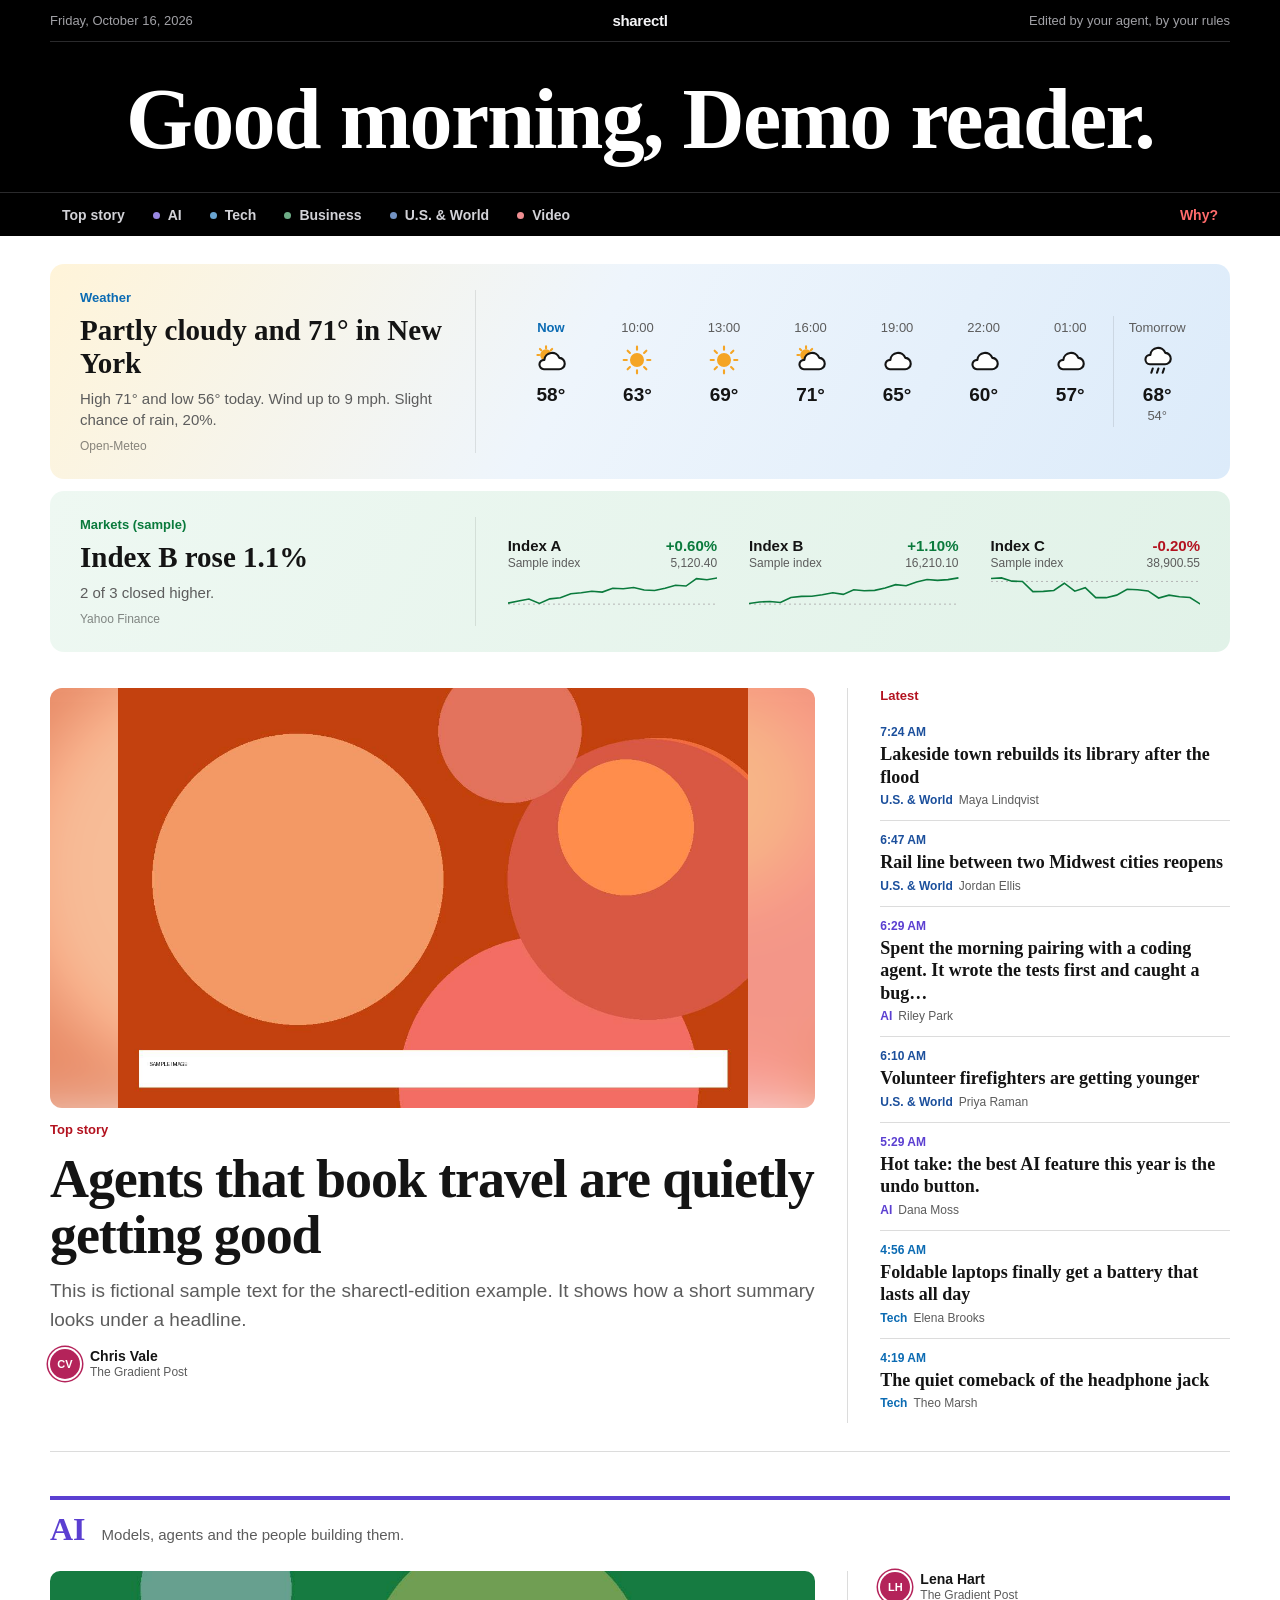
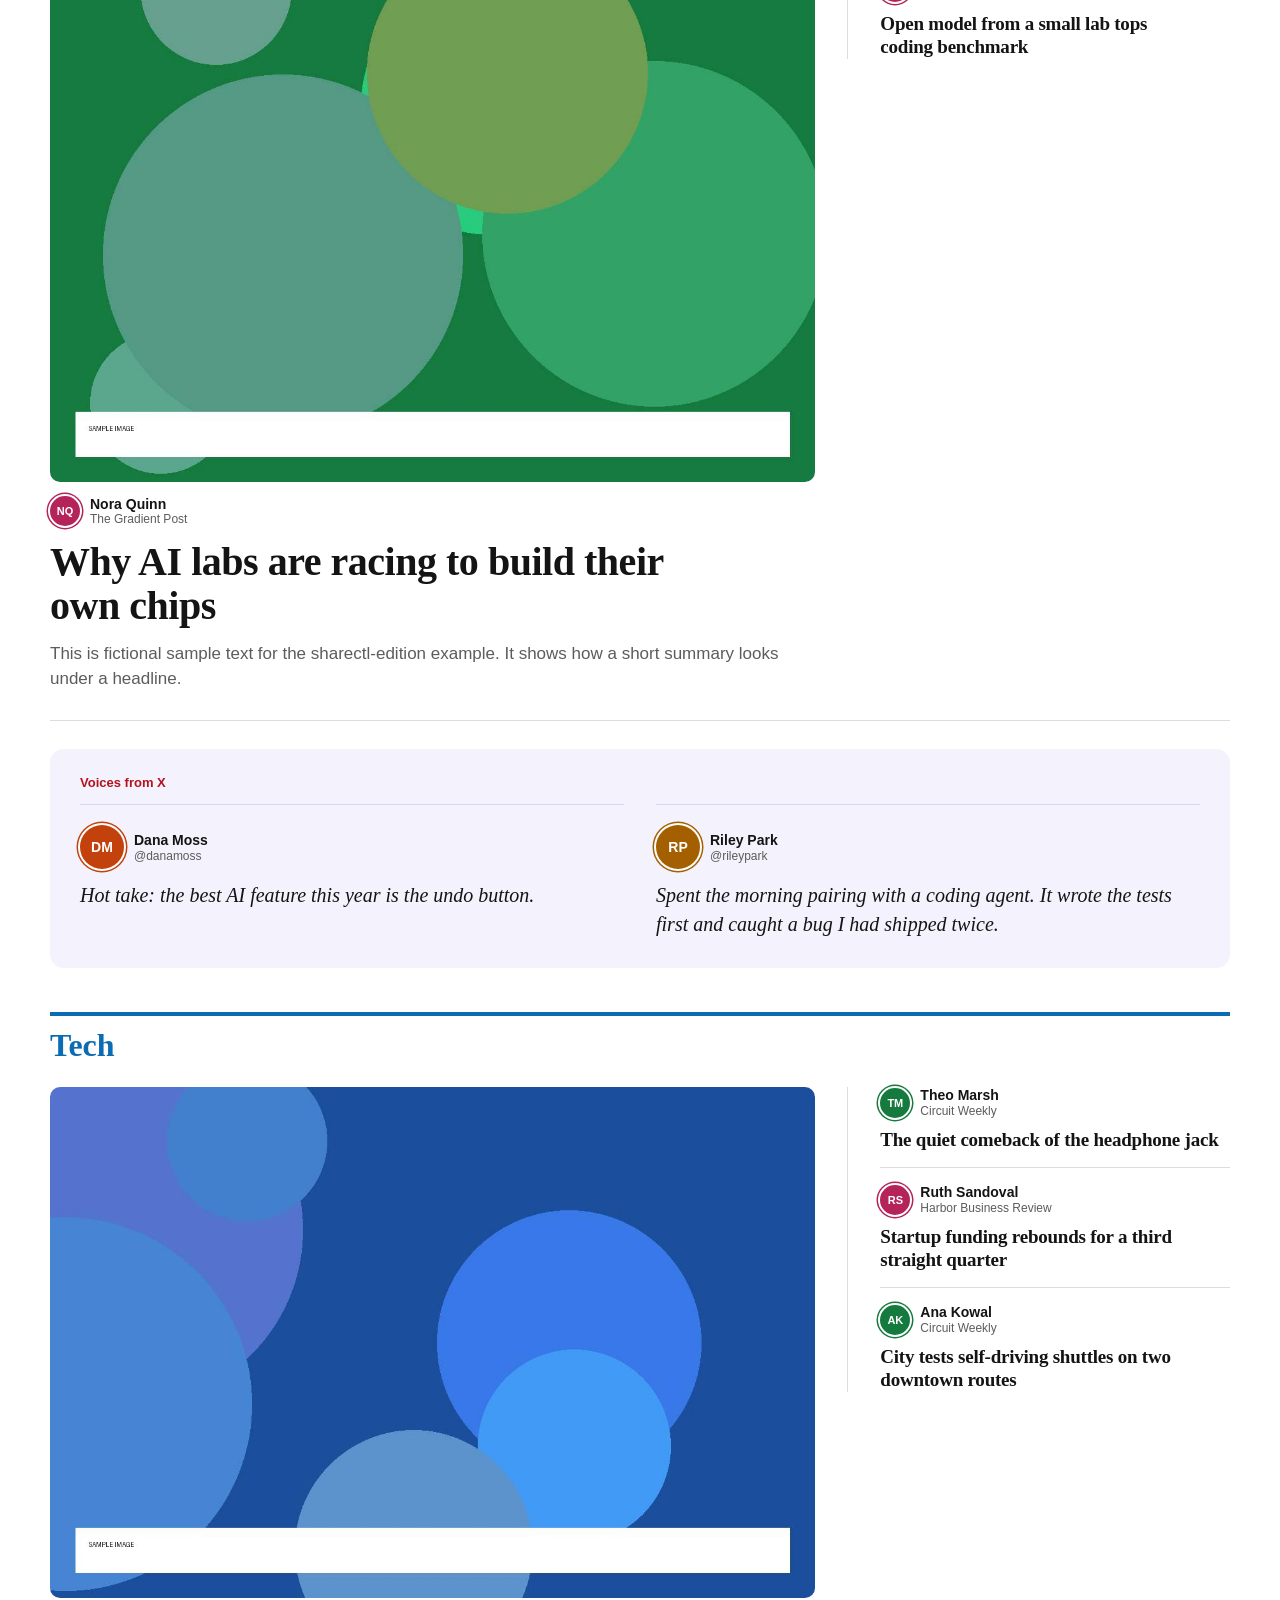
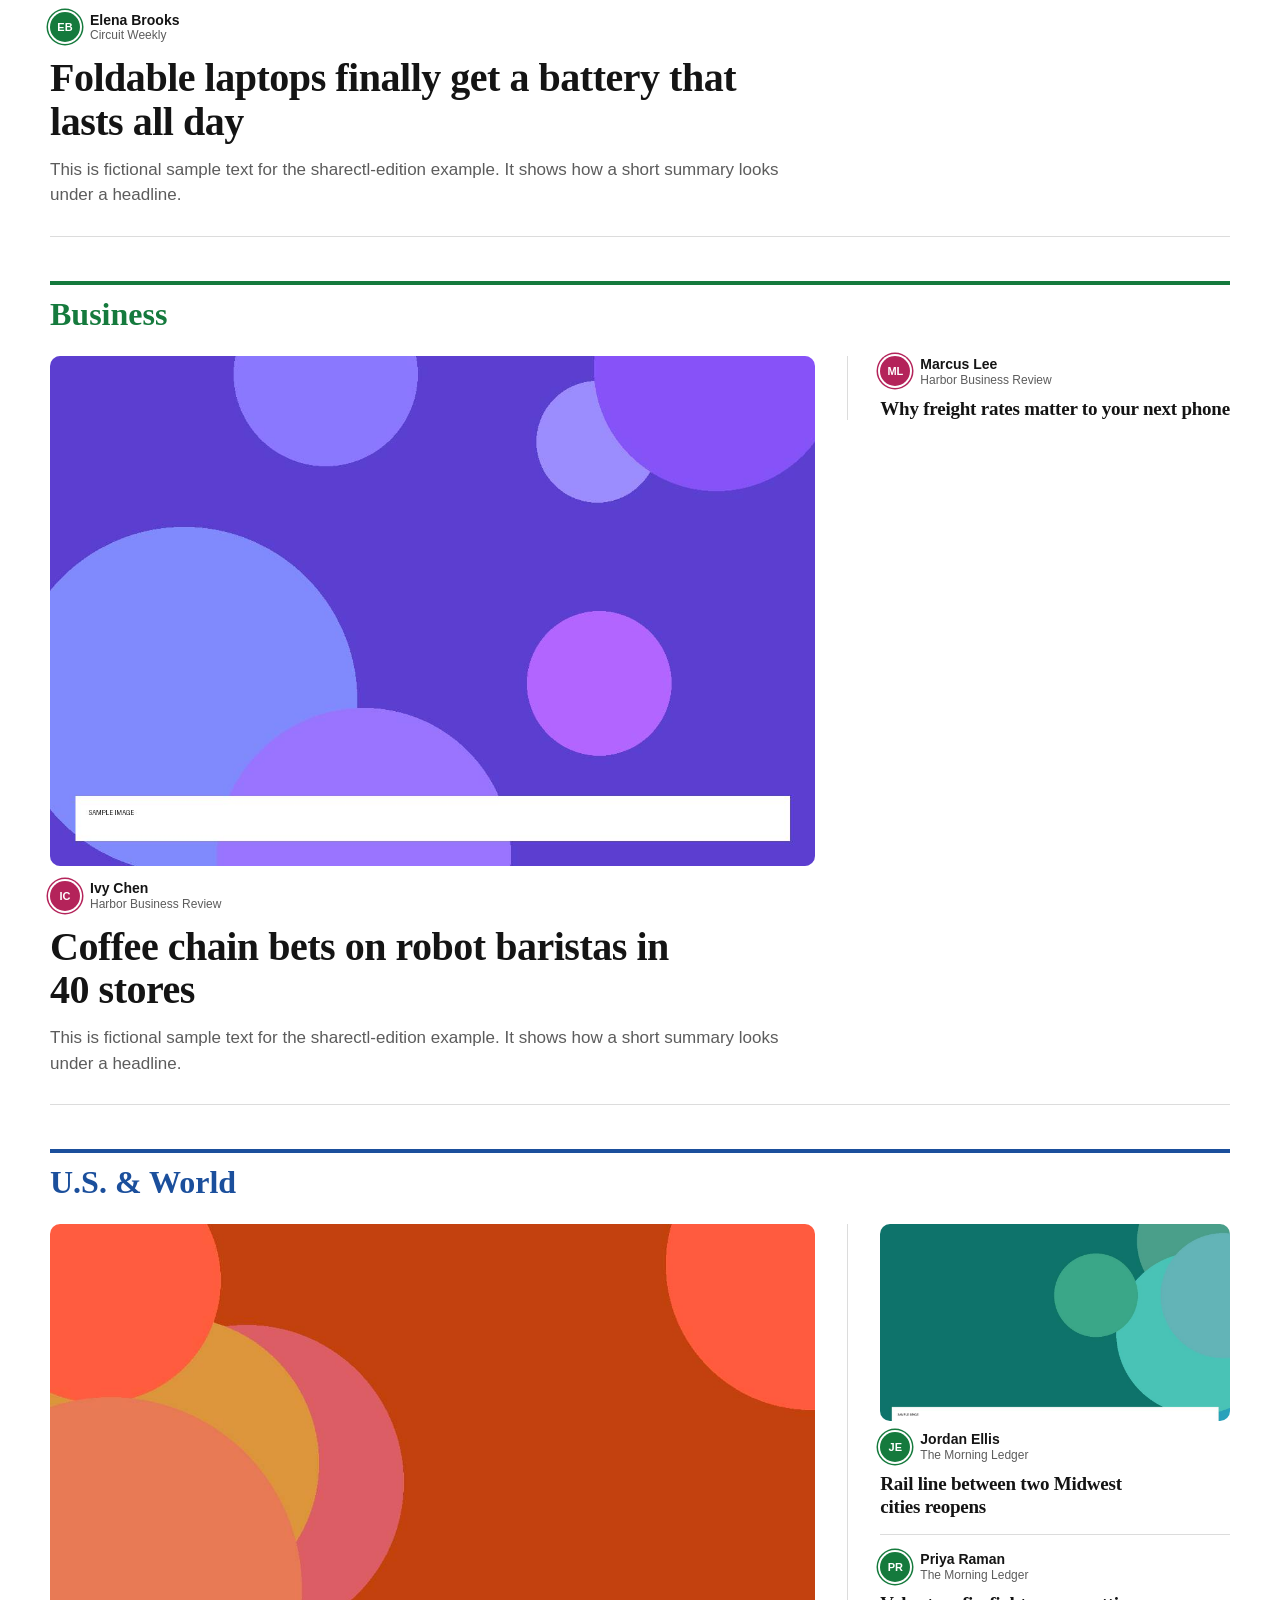
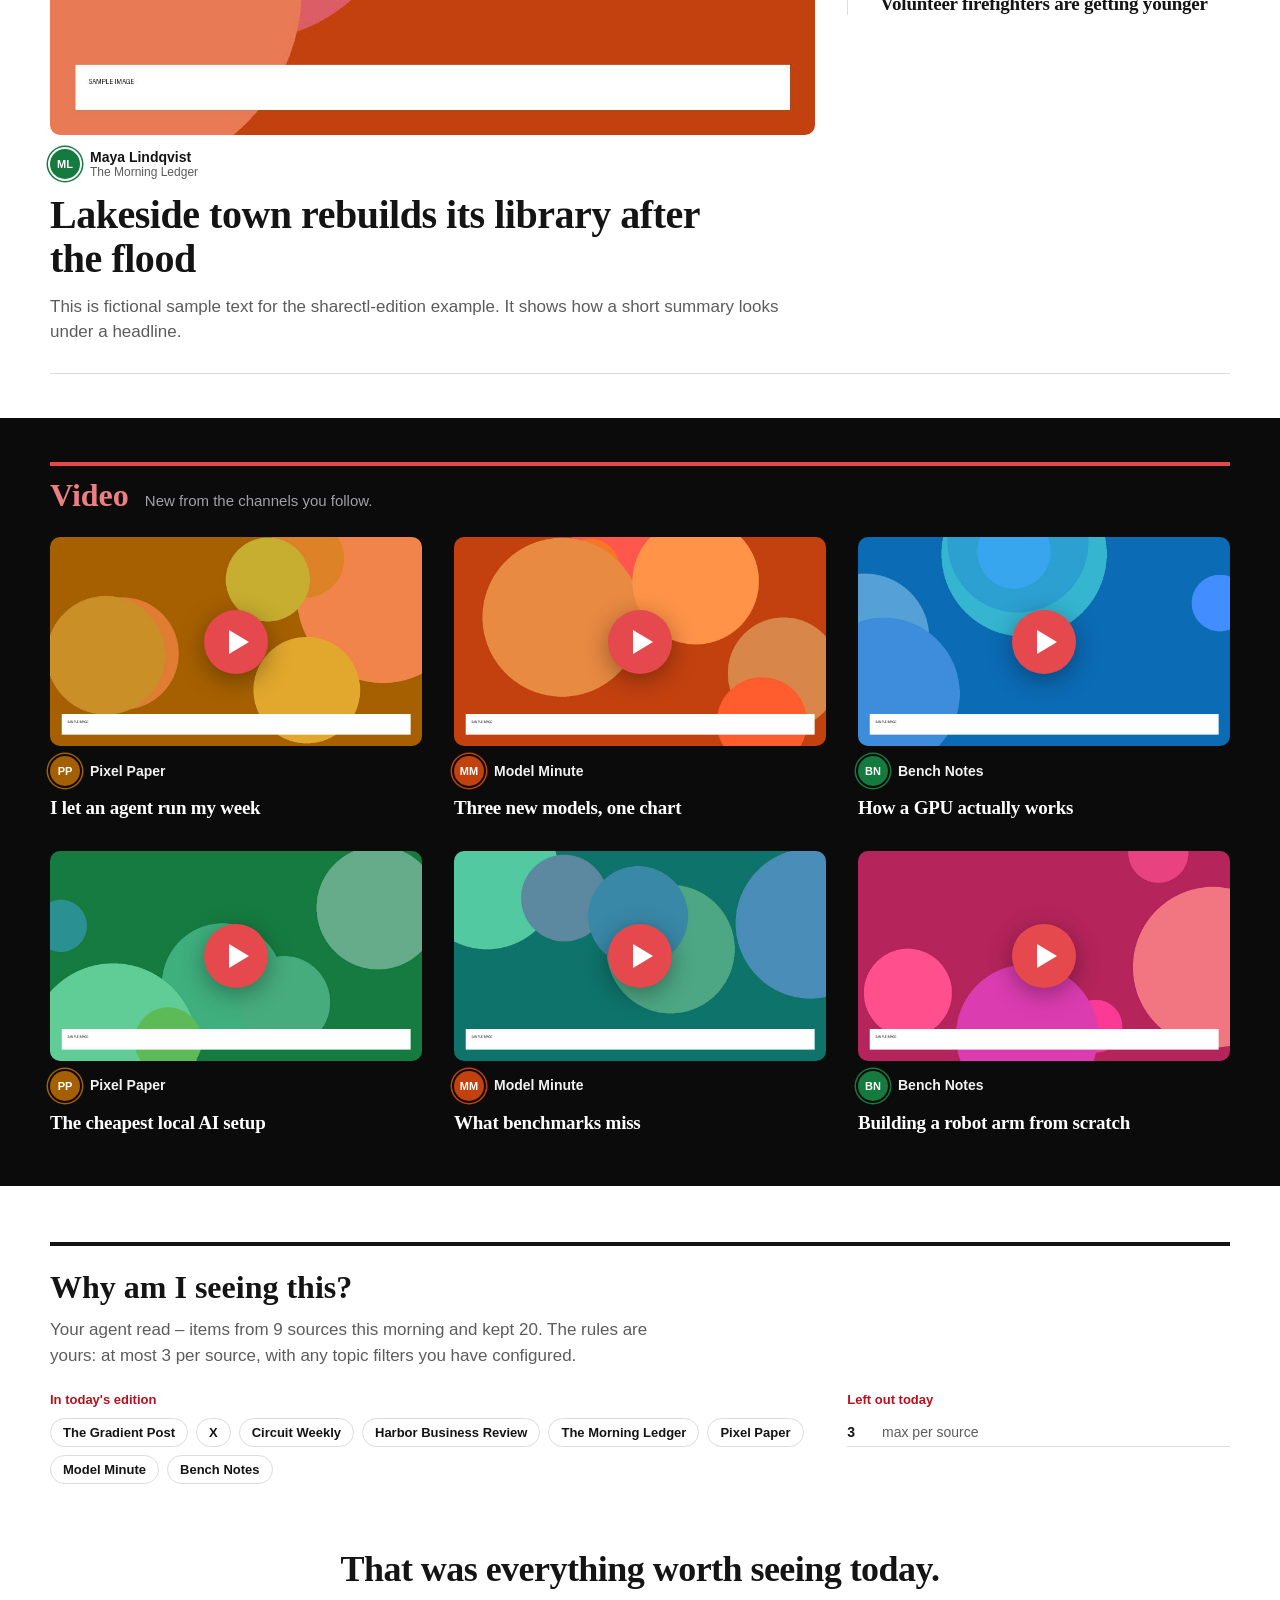
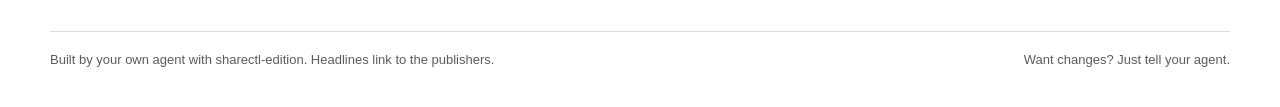
==== commit 81a21caa: "Remove personal editorial preferences from new-reader defaults" ====
--- a/examples/site/index.html
+++ b/examples/site/index.html
@@ -1,4 +1,4 @@
-<!doctype html><html lang="en"><head><meta charset="utf-8"><meta name="viewport" content="width=device-width,initial-scale=1"><title>Good morning, Alex. · Friday, October 16, 2026</title><meta name="robots" content="noindex"><style>/* sharectl edition: a personal morning newspaper.
+<!doctype html><html lang="en"><head><meta charset="utf-8"><meta name="viewport" content="width=device-width,initial-scale=1"><title>Good morning, Demo reader. · Friday, October 16, 2026</title><meta name="robots" content="noindex"><link rel="icon" href="data:image/svg+xml,%3Csvg xmlns='http://www.w3.org/2000/svg' viewBox='0 0 32 32'%3E%3Crect width='32' height='32' rx='7' fill='%23000'/%3E%3Ctext x='16' y='23' font-family='Georgia,serif' font-weight='700' font-size='22' fill='%23fff' text-anchor='middle'%3Es%3C/text%3E%3C/svg%3E"><style>/* sharectl edition: a personal morning newspaper.
    Serif headlines, ruled columns and a clear hierarchy: one big story, a column beside it, briefs at the bottom. */
 *, *::before, *::after { box-sizing: border-box; }
 * { margin: 0; }
@@ -30,13 +30,16 @@
 .pill { display: flex; align-items: center; gap: 8px; padding: 15px 12px 14px; color: #d2d2d7; font: 600 14px/1 var(--sans); white-space: nowrap; box-shadow: inset 0 -3px 0 transparent; }
 .pill:hover { color: #fff; text-decoration: none; box-shadow: inset 0 -3px 0 #3a3a3c; }
 .pill::before { content: ""; width: 7px; height: 7px; border-radius: 50%; background: color-mix(in srgb, var(--s) 62%, #fff); }
-
-/* Images: cropped square like print. The lead image is shown whole, with a blurred copy around it. */
-.pic { position: relative; display: block; overflow: hidden; aspect-ratio: 3 / 2; background: #eee; }
+.pill.plain::before, .pill.why-link::before { display: none; }
+.pill.why-link { margin-left: auto; color: #ff6b6b; }
+.pill.why-link:hover { color: #ff8a8a; box-shadow: inset 0 -3px 0 #ff6b6b; }
+
+/* Images: cropped, with the soft corners the rest of sharectl uses. The lead image is shown whole, with a blurred copy around it. */
+.pic { position: relative; display: block; overflow: hidden; aspect-ratio: 3 / 2; border-radius: 10px; background: #eee; }
 .pic img { width: 100%; height: 100%; object-fit: cover; }
-.pic.whole { display: grid; place-items: center; aspect-ratio: auto; isolation: isolate; }
+.pic.whole { display: grid; place-items: center; aspect-ratio: auto; isolation: isolate; border-radius: 12px; }
 .pic.whole::before { content: ""; position: absolute; inset: -40px; z-index: -1; background: var(--img) center / cover; filter: blur(30px) saturate(1.3); opacity: .55; transform: scale(1.1); }
-.pic.whole img { width: auto; height: auto; max-height: 560px; object-fit: contain; }
+.pic.whole img { width: auto; height: auto; max-height: 420px; object-fit: contain; }
 
 /* Headlines and text */
 .hed { font-family: var(--serif); font-weight: 700; letter-spacing: -.012em; text-wrap: pretty; }
@@ -55,18 +58,11 @@
 .av.logo { background: #fff; }
 .av.logo img { width: 70%; height: 70%; object-fit: contain; }
 
-/* Thumbs: the only feedback. No "more/less" buttons, no "why" notes. */
-.fb { display: flex; gap: 6px; padding-top: 4px; }
-.fb button { width: 30px; height: 30px; border: 1px solid var(--rule); border-radius: 50%; background: #fff; font-size: 13px; cursor: pointer; }
-.fb button[aria-pressed=true] { background: var(--ink); border-color: var(--ink); }
-@media (hover: hover) {
-  .it .fb button { opacity: .45; transition: opacity .2s; }
-  .it:hover .fb button, .fb button[aria-pressed=true], .fb:focus-within button { opacity: 1; }
-}
+/* No buttons on the page. The reader changes the paper by talking to their agent. */
 
 /* Morning modules: weather and markets */
 .morning { display: grid; gap: 12px; margin-top: 28px; }
-.mod { --accent: var(--ink); --panel: #f4f5f7; display: grid; grid-template-columns: minmax(0, 4fr) minmax(0, 8fr); gap: var(--gut); align-items: center; padding: 26px 30px; border-radius: 6px; background: var(--panel); }
+.mod { --accent: var(--ink); --panel: #f4f5f7; display: grid; grid-template-columns: minmax(0, 4fr) minmax(0, 8fr); gap: var(--gut); align-items: center; padding: 26px 30px; border-radius: 14px; background: var(--panel); }
 .mod .kicker { color: var(--accent); }
 .mod-text { display: flex; flex-direction: column; gap: 8px; }
 .mod-hed { font-family: var(--serif); font-size: clamp(22px, 2.3vw, 29px); line-height: 1.14; font-weight: 700; }
@@ -107,7 +103,7 @@
 .spark .base { stroke: #b5b5b5; stroke-dasharray: 2 3; vector-effect: non-scaling-stroke; }
 
 /* Front page: top story and the latest headlines */
-.front { display: grid; grid-template-columns: minmax(0, 8fr) minmax(0, 4fr); gap: var(--gut); margin-top: 40px; padding-bottom: 40px; border-bottom: 1px solid var(--rule); }
+.front { display: grid; grid-template-columns: minmax(0, 8fr) minmax(0, 4fr); gap: var(--gut); align-items: start; margin-top: 36px; padding-bottom: 28px; border-bottom: 1px solid var(--rule); }
 .f-art { display: flex; flex-direction: column; gap: 14px; }
 .f-art .dek { font-size: 19px; }
 .f-side { padding-left: var(--gut); border-left: 1px solid var(--rule); }
@@ -120,30 +116,31 @@
 .latest .sec { margin-right: 6px; font-weight: 700; color: var(--s, var(--ink)); }
 
 /* Sections */
-.desk { margin-top: 64px; }
+.desk { margin-top: 44px; }
 .d-head { display: flex; align-items: baseline; flex-wrap: wrap; gap: 4px 16px; margin-bottom: 24px; padding-top: 12px; border-top: 4px solid var(--s, var(--ink)); }
 .d-head h2 { font-family: var(--serif); font-size: 32px; line-height: 1.1; font-weight: 700; color: var(--s, var(--ink)); }
 .d-head p { font-size: 15px; color: var(--mute); }
 .desk .hed a:hover { color: var(--s); text-decoration: none; }
-.top { display: grid; grid-template-columns: minmax(0, 8fr) minmax(0, 4fr); gap: var(--gut); padding-bottom: 32px; border-bottom: 1px solid var(--rule); }
+.top { display: grid; grid-template-columns: minmax(0, 8fr) minmax(0, 4fr); gap: var(--gut); align-items: start; padding-bottom: 28px; border-bottom: 1px solid var(--rule); }
 .lead { display: flex; flex-direction: column; gap: 14px; }
 .t-side { display: flex; flex-direction: column; padding-left: var(--gut); border-left: 1px solid var(--rule); }
 .small-art { display: flex; flex-direction: column; gap: 10px; padding: 16px 0; border-bottom: 1px solid var(--rule); }
 .small-art:first-child { padding-top: 0; }
-.small-art:last-child { border-bottom: 0; }
+.small-art:last-child { border-bottom: 0; padding-bottom: 0; }
 .small-art .pic { aspect-ratio: 16 / 9; }
+/* Only the first side story carries a picture, so the column ends about where the big story does. */
+.t-side .small-art:not(:first-child) .pic { display: none; }
 
 /* Voices from X: the person, and what they wrote */
-.voices { margin-top: 28px; padding: 26px 30px 10px; border-radius: 6px; background: color-mix(in srgb, var(--s, #888) 7%, #fff); }
+.voices { margin-top: 28px; padding: 26px 30px 10px; border-radius: 14px; background: color-mix(in srgb, var(--s, #888) 7%, #fff); }
 .v-grid { display: grid; grid-template-columns: repeat(2, minmax(0, 1fr)); column-gap: var(--gut); margin-top: 14px; }
 .voice { display: flex; flex-direction: column; gap: 12px; padding: 20px 0; border-top: 1px solid color-mix(in srgb, var(--s, #888) 22%, #fff); }
 .voice .av { width: 44px; height: 44px; font-size: 14px; }
 .voice .quote { font-family: var(--serif); font-size: 20px; line-height: 1.42; font-style: italic; white-space: pre-line; }
 .voice .out { font-size: 13px; color: var(--mute); }
-.voice .fb { margin-top: auto; }
 
 /* Two columns and briefs */
-.two { display: grid; grid-template-columns: repeat(2, minmax(0, 1fr)); padding: 28px 0; border-bottom: 1px solid var(--rule); }
+.two { display: grid; grid-template-columns: repeat(2, minmax(0, 1fr)); align-items: start; padding: 28px 0; border-bottom: 1px solid var(--rule); }
 .col { display: flex; flex-direction: column; gap: 12px; }
 .two > .col:first-child { padding-right: var(--gut); }
 .two > .col + .col { padding-left: var(--gut); border-left: 1px solid var(--rule); }
@@ -160,16 +157,27 @@
 section.videos .d-head p, section.videos .by small { color: #a1a1a6; }
 section.videos .hed, section.videos .hed a { color: #fff; }
 section.videos .av { box-shadow: 0 0 0 2px #0b0b0b, 0 0 0 3.5px var(--c, #888); }
-section.videos .fb button { background: #1c1c1e; border-color: #2c2c2e; }
 .v-tiles { display: grid; grid-template-columns: repeat(3, minmax(0, 1fr)); gap: 32px var(--gut); }
 .tile { display: flex; flex-direction: column; gap: 10px; }
-.yt { position: relative; display: block; aspect-ratio: 16 / 9; overflow: hidden; background: #000; }
+.yt { position: relative; display: block; aspect-ratio: 16 / 9; overflow: hidden; border-radius: 10px; background: #000; }
 .yt img { width: 100%; height: 100%; object-fit: cover; }
 .yt .play-btn { position: absolute; left: 50%; top: 50%; width: 64px; height: 64px; padding: 0; margin: -32px 0 0 -32px; border-radius: 50%; background: #e5484d; display: grid; place-items: center; box-shadow: 0 6px 24px rgba(0, 0, 0, .35); transition: transform .2s; }
 .yt .play-btn::after { content: ""; margin-left: 5px; border-style: solid; border-width: 12px 0 12px 20px; border-color: transparent transparent transparent #fff; }
 .yt:hover .play-btn { transform: scale(1.08); }
 
-.foot { margin: 64px auto 40px; padding-top: 20px; border-top: 1px solid var(--rule); font-size: 13px; color: var(--mute); display: flex; justify-content: space-between; gap: 16px; flex-wrap: wrap; }
+/* The end: why these items, who was in today's paper, and a line that says the paper is over. */
+.why { margin-top: 56px; padding-top: 24px; border-top: 4px solid var(--ink); }
+.why h2 { font-family: var(--serif); font-size: 32px; line-height: 1.1; font-weight: 700; }
+.why-intro { max-width: 68ch; margin-top: 12px; font-size: 17px; line-height: 1.5; color: var(--mute); }
+.why-cols { display: grid; grid-template-columns: minmax(0, 2fr) minmax(0, 1fr); gap: var(--gut); margin-top: 24px; }
+.src-list { display: flex; flex-wrap: wrap; gap: 8px; margin-top: 10px; }
+.src-list li { padding: 6px 12px; border: 1px solid var(--rule); border-radius: 999px; font-size: 13px; font-weight: 600; }
+.skip-list { margin-top: 10px; font-size: 14px; color: var(--mute); }
+.skip-list li { padding: 6px 0; border-bottom: 1px solid var(--rule); }
+.skip-list b { display: inline-block; min-width: 2.2em; color: var(--ink); font-variant-numeric: tabular-nums; }
+.the-end { margin: 64px auto 0; font-family: var(--serif); font-size: clamp(24px, 3vw, 36px); line-height: 1.2; font-weight: 700; text-align: center; letter-spacing: -.015em; }
+
+.foot { margin: 40px auto 40px; padding-top: 20px; border-top: 1px solid var(--rule); font-size: 13px; color: var(--mute); display: flex; justify-content: space-between; gap: 16px; flex-wrap: wrap; }
 .foot a { text-decoration: underline; }
 
 @media (max-width: 860px) {
@@ -186,21 +194,13 @@
   .desk { margin-top: 48px; }
   .d-head { flex-direction: column; }
   .d-head h2 { font-size: 28px; }
-  .v-grid, .two, .v-tiles { grid-template-columns: minmax(0, 1fr); }
+  .v-grid, .two, .v-tiles, .why-cols { grid-template-columns: minmax(0, 1fr); }
+  .why h2 { font-size: 28px; }
+  .pill.why-link { margin-left: 8px; }
   .two > .col:first-child { padding-right: 0; }
   .two > .col + .col { margin-top: 24px; padding: 24px 0 0; border-left: 0; border-top: 1px solid var(--rule); }
   .brief { grid-template-columns: minmax(0, 1fr) 96px; gap: 14px; }
   .brief .pic { aspect-ratio: 1; }
   .brief .dek { display: none; }
 }
-</style></head><body class="paper" data-edition="2026-10-16"><header class="masthead"><div class="w m-row"><span>Friday, October 16, 2026</span><b>sharectl</b><span>Edited by your bot, by your rules</span></div><div class="w m-name"><a href="#top">Good morning, Alex.</a></div></header><nav class="nav"><div class="w nav-in"><a class="pill" href="#ai" style="--s:#5b3fd1">AI</a><a class="pill" href="#tech" style="--s:#0b6bb3">Tech</a><a class="pill" href="#business" style="--s:#157a3d">Business</a><a class="pill" href="#us" style="--s:#1b4f9c">U.S. &amp; World</a><a class="pill" href="#video" style="--s:#e5484d">Video</a></div></nav><main><section class="w morning" aria-label="This morning"><div class="mod weather wx-partly"><div class="mod-text"><p class="kicker">Weather</p><h2 class="mod-hed">Partly cloudy and 71° in New York</h2><p class="mod-sub">High 71° and low 56° today. Wind up to 9 mph. Slight chance of rain, 20%.</p><p class="mod-src">Open-Meteo</p></div><div class="mod-data"><ol class="hours"><li class="now"><span>Now</span><svg class="ic" viewBox="0 0 24 24" aria-hidden="true"><circle class="sun" cx="8.5" cy="8.5" r="3.4"/><path class="ray" d="M8.5 2.4v1.3M2.4 8.5h1.3M4.2 4.2l.9.9M12.8 4.2l-.9.9"/><path class="cloud" d="M7 18.5h10.5a4 4 0 0 0 .4-8 5.5 5.5 0 0 0-10.6 1.4A3.3 3.3 0 0 0 7 18.5z"/></svg><b>58°</b></li><li><span>10:00</span><svg class="ic" viewBox="0 0 24 24" aria-hidden="true"><circle class="sun" cx="12" cy="12" r="4.2"/><path class="ray" d="M12 2.6v2.2M12 19.2v2.2M2.6 12h2.2M19.2 12h2.2M5.4 5.4 7 7M17 17l1.6 1.6M5.4 18.6 7 17M17 7l1.6-1.6"/></svg><b>63°</b></li><li><span>13:00</span><svg class="ic" viewBox="0 0 24 24" aria-hidden="true"><circle class="sun" cx="12" cy="12" r="4.2"/><path class="ray" d="M12 2.6v2.2M12 19.2v2.2M2.6 12h2.2M19.2 12h2.2M5.4 5.4 7 7M17 17l1.6 1.6M5.4 18.6 7 17M17 7l1.6-1.6"/></svg><b>69°</b></li><li><span>16:00</span><svg class="ic" viewBox="0 0 24 24" aria-hidden="true"><circle class="sun" cx="8.5" cy="8.5" r="3.4"/><path class="ray" d="M8.5 2.4v1.3M2.4 8.5h1.3M4.2 4.2l.9.9M12.8 4.2l-.9.9"/><path class="cloud" d="M7 18.5h10.5a4 4 0 0 0 .4-8 5.5 5.5 0 0 0-10.6 1.4A3.3 3.3 0 0 0 7 18.5z"/></svg><b>71°</b></li><li><span>19:00</span><svg class="ic" viewBox="0 0 24 24" aria-hidden="true"><path class="cloud" d="M7 18.5h10.5a4 4 0 0 0 .4-8 5.5 5.5 0 0 0-10.6 1.4A3.3 3.3 0 0 0 7 18.5z"/></svg><b>65°</b></li><li><span>22:00</span><svg class="ic" viewBox="0 0 24 24" aria-hidden="true"><path class="cloud" d="M7 18.5h10.5a4 4 0 0 0 .4-8 5.5 5.5 0 0 0-10.6 1.4A3.3 3.3 0 0 0 7 18.5z"/></svg><b>60°</b></li><li><span>01:00</span><svg class="ic" viewBox="0 0 24 24" aria-hidden="true"><path class="cloud" d="M7 18.5h10.5a4 4 0 0 0 .4-8 5.5 5.5 0 0 0-10.6 1.4A3.3 3.3 0 0 0 7 18.5z"/></svg><b>57°</b></li><li class="tmrw"><span>Tomorrow</span><svg class="ic" viewBox="0 0 24 24" aria-hidden="true"><path class="cloud" d="M7 15h10.5a4 4 0 0 0 .4-8 5.5 5.5 0 0 0-10.6 1.4A3.3 3.3 0 0 0 7 15z"/><path d="M9 18l-1 3M13 18l-1 3M17 18l-1 3"/></svg><b>68°</b><small>54°</small></li></ol></div></div><div class="mod markets up"><div class="mod-text"><p class="kicker">Markets (sample)</p><h2 class="mod-hed">Index B rose 1.1%</h2><p class="mod-sub">2 of 3 closed higher.</p><p class="mod-src">Yahoo Finance</p></div><div class="mod-data"><ul class="idx"><li class="up"><span class="lbl">Index A</span><span class="chg">+0.60%</span><span class="nm">Sample index</span><span class="val">5,120.40</span><svg class="spark" viewBox="0 0 100 32" preserveAspectRatio="none" aria-hidden="true"><line class="base" x1="0" x2="100" y1="30.0" y2="30.0"/><polyline points="0.0,28.9 5.0,26.6 10.0,24.5 15.0,29.2 20.0,24.4 25.0,23.2 30.0,18.9 35.0,17.9 40.0,16.3 45.0,17.2 50.0,13.1 55.0,13.6 60.0,12.2 65.0,15.0 70.0,15.4 75.0,13.1 80.0,9.8 85.0,10.7 90.0,2.8 95.0,4.0 100.0,2.0"/></svg></li><li class="up"><span class="lbl">Index B</span><span class="chg">+1.10%</span><span class="nm">Sample index</span><span class="val">16,210.10</span><svg class="spark" viewBox="0 0 100 32" preserveAspectRatio="none" aria-hidden="true"><line class="base" x1="0" x2="100" y1="30.0" y2="30.0"/><polyline points="0.0,29.4 5.0,27.7 10.0,27.2 15.0,28.3 20.0,22.9 25.0,21.7 30.0,21.6 35.0,20.0 40.0,17.9 45.0,19.6 50.0,14.7 55.0,15.8 60.0,15.3 65.0,12.9 70.0,9.2 75.0,10.4 80.0,6.3 85.0,3.7 90.0,4.7 95.0,3.9 100.0,2.0"/></svg></li><li class="down"><span class="lbl">Index C</span><span class="chg">-0.20%</span><span class="nm">Sample index</span><span class="val">38,900.55</span><svg class="spark" viewBox="0 0 100 32" preserveAspectRatio="none" aria-hidden="true"><line class="base" x1="0" x2="100" y1="5.8" y2="5.8"/><polyline points="0.0,2.6 5.0,2.0 10.0,5.5 15.0,5.9 20.0,16.7 25.0,16.4 30.0,15.4 35.0,7.7 40.0,16.2 45.0,12.5 50.0,23.1 55.0,23.1 60.0,20.4 65.0,14.2 70.0,14.7 75.0,15.9 80.0,23.5 85.0,20.4 90.0,22.2 95.0,23.0 100.0,30.0"/></svg></li></ul></div></div></section><section class="w front" id="top"><div class="f-main"><article class="it f-art" style="--c:#b4235a"><a class="pic whole" href="https://example.com/gradient/9" style="--img:url('img/n9.jpg')"><img src="img/n9.jpg" alt="" loading="lazy" referrerpolicy="no-referrer"></a><p class="kicker">Top story</p><h2 class="hed giant"><a href="https://example.com/gradient/9">Agents that book travel are quietly getting good</a></h2><p class="dek">This is fictional sample text for the sharectl-edition example. It shows how a short summary looks under a headline.</p><div class="by"><span class="av">CV</span><span><b>Chris Vale</b><small>The Gradient Post</small></span></div><div class="fb" data-item="{&quot;item_id&quot;: &quot;gradient-9&quot;, &quot;source&quot;: &quot;gradient&quot;, &quot;author&quot;: &quot;Chris Vale&quot;, &quot;section&quot;: &quot;ai&quot;, &quot;title&quot;: &quot;Agents that book travel are quietly getting good&quot;}"><button type="button" data-vote="up" aria-pressed="false" title="More like this">👍</button><button type="button" data-vote="down" aria-pressed="false" title="Less like this">👎</button></div></article></div><aside class="f-side"><h3 class="kicker">Latest</h3><ol class="latest"><li style="--s:#1b4f9c"><time>3:24 AM</time><a href="https://example.com/ledger/0">Lakeside town rebuilds its library after the flood</a><small><span class="sec">U.S. &amp; World</span>Maya Lindqvist</small></li><li style="--s:#1b4f9c"><time>2:47 AM</time><a href="https://example.com/ledger/1">Rail line between two Midwest cities reopens</a><small><span class="sec">U.S. &amp; World</span>Jordan Ellis</small></li><li style="--s:#5b3fd1"><time>2:29 AM</time><a href="https://example.com/post/0">Spent the morning pairing with a coding agent. It wrote the tests first and caught a bug…</a><small><span class="sec">AI</span>Riley Park</small></li><li style="--s:#1b4f9c"><time>2:10 AM</time><a href="https://example.com/ledger/2">Volunteer firefighters are getting younger</a><small><span class="sec">U.S. &amp; World</span>Priya Raman</small></li><li style="--s:#5b3fd1"><time>1:29 AM</time><a href="https://example.com/post/1">Hot take: the best AI feature this year is the undo button.</a><small><span class="sec">AI</span>Dana Moss</small></li><li style="--s:#0b6bb3"><time>12:56 AM</time><a href="https://example.com/circuit/4">Foldable laptops finally get a battery that lasts all day</a><small><span class="sec">Tech</span>Elena Brooks</small></li><li style="--s:#0b6bb3"><time>12:19 AM</time><a href="https://example.com/circuit/5">The quiet comeback of the headphone jack</a><small><span class="sec">Tech</span>Theo Marsh</small></li></ol></aside></section><section class="desk" id="ai" style="--s:#5b3fd1"><header class="w d-head"><h2>AI</h2><p>Models, agents and the people building them.</p></header><div class="w top"><div class="t-main"><article class="it lead" style="--c:#b4235a"><a class="pic" href="https://example.com/gradient/10" style="--img:url('img/n10.jpg')"><img src="img/n10.jpg" alt="" loading="lazy" referrerpolicy="no-referrer"></a><div class="by"><span class="av">NQ</span><span><b>Nora Quinn</b><small>The Gradient Post</small></span></div><h3 class="hed big"><a href="https://example.com/gradient/10">Why AI labs are racing to build their own chips</a></h3><p class="dek">This is fictional sample text for the sharectl-edition example. It shows how a short summary looks under a headline.</p><div class="fb" data-item="{&quot;item_id&quot;: &quot;gradient-10&quot;, &quot;source&quot;: &quot;gradient&quot;, &quot;author&quot;: &quot;Nora Quinn&quot;, &quot;section&quot;: &quot;ai&quot;, &quot;title&quot;: &quot;Why AI labs are racing to build their own chips&quot;}"><button type="button" data-vote="up" aria-pressed="false" title="More like this">👍</button><button type="button" data-vote="down" aria-pressed="false" title="Less like this">👎</button></div></article></div><aside class="t-side"><article class="it small-art" style="--c:#b4235a"><div class="by"><span class="av">LH</span><span><b>Lena Hart</b><small>The Gradient Post</small></span></div><h3 class="hed small"><a href="https://example.com/gradient/8">Open model from a small lab tops coding benchmark</a></h3><div class="fb" data-item="{&quot;item_id&quot;: &quot;gradient-8&quot;, &quot;source&quot;: &quot;gradient&quot;, &quot;author&quot;: &quot;Lena Hart&quot;, &quot;section&quot;: &quot;ai&quot;, &quot;title&quot;: &quot;Open model from a small lab tops coding benchmark&quot;}"><button type="button" data-vote="up" aria-pressed="false" title="More like this">👍</button><button type="button" data-vote="down" aria-pressed="false" title="Less like this">👎</button></div></article></aside></div><div class="w voices"><p class="kicker">Voices from X</p><div class="v-grid"><article class="it voice" style="--c:#c2410c"><div class="by"><span class="av">DM</span><span><b>Dana Moss</b><small>@danamoss</small></span></div><p class="quote"><a href="https://example.com/post/1">Hot take: the best AI feature this year is the undo button.</a></p><div class="fb" data-item="{&quot;item_id&quot;: &quot;x-sample1&quot;, &quot;source&quot;: &quot;x-user1&quot;, &quot;author&quot;: &quot;Dana Moss&quot;, &quot;section&quot;: &quot;ai&quot;, &quot;title&quot;: &quot;Hot take: the best AI feature this year is the undo button.&quot;}"><button type="button" data-vote="up" aria-pressed="false" title="More like this">👍</button><button type="button" data-vote="down" aria-pressed="false" title="Less like this">👎</button></div></article><article class="it voice" style="--c:#a35f00"><div class="by"><span class="av">RP</span><span><b>Riley Park</b><small>@rileypark</small></span></div><p class="quote"><a href="https://example.com/post/0">Spent the morning pairing with a coding agent. It wrote the tests first and caught a bug I had shipped twice.</a></p><div class="fb" data-item="{&quot;item_id&quot;: &quot;x-sample0&quot;, &quot;source&quot;: &quot;x-user0&quot;, &quot;author&quot;: &quot;Riley Park&quot;, &quot;section&quot;: &quot;ai&quot;, &quot;title&quot;: &quot;Spent the morning pairing with a coding agent. It wrote the tests first and caught a bug I had shipped twice.&quot;}"><button type="button" data-vote="up" aria-pressed="false" title="More like this">👍</button><button type="button" data-vote="down" aria-pressed="false" title="Less like this">👎</button></div></article></div></div></section><section class="desk" id="tech" style="--s:#0b6bb3"><header class="w d-head"><h2>Tech</h2></header><div class="w top"><div class="t-main"><article class="it lead" style="--c:#157a3d"><a class="pic" href="https://example.com/circuit/4" style="--img:url('img/n4.jpg')"><img src="img/n4.jpg" alt="" loading="lazy" referrerpolicy="no-referrer"></a><div class="by"><span class="av">EB</span><span><b>Elena Brooks</b><small>Circuit Weekly</small></span></div><h3 class="hed big"><a href="https://example.com/circuit/4">Foldable laptops finally get a battery that lasts all day</a></h3><p class="dek">This is fictional sample text for the sharectl-edition example. It shows how a short summary looks under a headline.</p><div class="fb" data-item="{&quot;item_id&quot;: &quot;circuit-4&quot;, &quot;source&quot;: &quot;circuit&quot;, &quot;author&quot;: &quot;Elena Brooks&quot;, &quot;section&quot;: &quot;tech&quot;, &quot;title&quot;: &quot;Foldable laptops finally get a battery that lasts all day&quot;}"><button type="button" data-vote="up" aria-pressed="false" title="More like this">👍</button><button type="button" data-vote="down" aria-pressed="false" title="Less like this">👎</button></div></article></div><aside class="t-side"><article class="it small-art" style="--c:#157a3d"><div class="by"><span class="av">TM</span><span><b>Theo Marsh</b><small>Circuit Weekly</small></span></div><h3 class="hed small"><a href="https://example.com/circuit/5">The quiet comeback of the headphone jack</a></h3><div class="fb" data-item="{&quot;item_id&quot;: &quot;circuit-5&quot;, &quot;source&quot;: &quot;circuit&quot;, &quot;author&quot;: &quot;Theo Marsh&quot;, &quot;section&quot;: &quot;tech&quot;, &quot;title&quot;: &quot;The quiet comeback of the headphone jack&quot;}"><button type="button" data-vote="up" aria-pressed="false" title="More like this">👍</button><button type="button" data-vote="down" aria-pressed="false" title="Less like this">👎</button></div></article><article class="it small-art" style="--c:#b4235a"><a class="pic" href="https://example.com/harbor/13" style="--img:url('img/n13.jpg')"><img src="img/n13.jpg" alt="" loading="lazy" referrerpolicy="no-referrer"></a><div class="by"><span class="av">RS</span><span><b>Ruth Sandoval</b><small>Harbor Business Review</small></span></div><h3 class="hed small"><a href="https://example.com/harbor/13">Startup funding rebounds for a third straight quarter</a></h3><div class="fb" data-item="{&quot;item_id&quot;: &quot;harbor-13&quot;, &quot;source&quot;: &quot;harbor&quot;, &quot;author&quot;: &quot;Ruth Sandoval&quot;, &quot;section&quot;: &quot;tech&quot;, &quot;title&quot;: &quot;Startup funding rebounds for a third straight quarter&quot;}"><button type="button" data-vote="up" aria-pressed="false" title="More like this">👍</button><button type="button" data-vote="down" aria-pressed="false" title="Less like this">👎</button></div></article><article class="it small-art" style="--c:#157a3d"><a class="pic" href="https://example.com/circuit/6" style="--img:url('img/n6.jpg')"><img src="img/n6.jpg" alt="" loading="lazy" referrerpolicy="no-referrer"></a><div class="by"><span class="av">AK</span><span><b>Ana Kowal</b><small>Circuit Weekly</small></span></div><h3 class="hed small"><a href="https://example.com/circuit/6">City tests self-driving shuttles on two downtown routes</a></h3><div class="fb" data-item="{&quot;item_id&quot;: &quot;circuit-6&quot;, &quot;source&quot;: &quot;circuit&quot;, &quot;author&quot;: &quot;Ana Kowal&quot;, &quot;section&quot;: &quot;tech&quot;, &quot;title&quot;: &quot;City tests self-driving shuttles on two downtown routes&quot;}"><button type="button" data-vote="up" aria-pressed="false" title="More like this">👍</button><button type="button" data-vote="down" aria-pressed="false" title="Less like this">👎</button></div></article></aside></div></section><section class="desk" id="business" style="--s:#157a3d"><header class="w d-head"><h2>Business</h2></header><div class="w top"><div class="t-main"><article class="it lead" style="--c:#b4235a"><a class="pic" href="https://example.com/harbor/12" style="--img:url('img/n12.jpg')"><img src="img/n12.jpg" alt="" loading="lazy" referrerpolicy="no-referrer"></a><div class="by"><span class="av">IC</span><span><b>Ivy Chen</b><small>Harbor Business Review</small></span></div><h3 class="hed big"><a href="https://example.com/harbor/12">Coffee chain bets on robot baristas in 40 stores</a></h3><p class="dek">This is fictional sample text for the sharectl-edition example. It shows how a short summary looks under a headline.</p><div class="fb" data-item="{&quot;item_id&quot;: &quot;harbor-12&quot;, &quot;source&quot;: &quot;harbor&quot;, &quot;author&quot;: &quot;Ivy Chen&quot;, &quot;section&quot;: &quot;business&quot;, &quot;title&quot;: &quot;Coffee chain bets on robot baristas in 40 stores&quot;}"><button type="button" data-vote="up" aria-pressed="false" title="More like this">👍</button><button type="button" data-vote="down" aria-pressed="false" title="Less like this">👎</button></div></article></div><aside class="t-side"><article class="it small-art" style="--c:#b4235a"><div class="by"><span class="av">ML</span><span><b>Marcus Lee</b><small>Harbor Business Review</small></span></div><h3 class="hed small"><a href="https://example.com/harbor/14">Why freight rates matter to your next phone</a></h3><div class="fb" data-item="{&quot;item_id&quot;: &quot;harbor-14&quot;, &quot;source&quot;: &quot;harbor&quot;, &quot;author&quot;: &quot;Marcus Lee&quot;, &quot;section&quot;: &quot;business&quot;, &quot;title&quot;: &quot;Why freight rates matter to your next phone&quot;}"><button type="button" data-vote="up" aria-pressed="false" title="More like this">👍</button><button type="button" data-vote="down" aria-pressed="false" title="Less like this">👎</button></div></article></aside></div></section><section class="desk" id="us" style="--s:#1b4f9c"><header class="w d-head"><h2>U.S. &amp; World</h2></header><div class="w top"><div class="t-main"><article class="it lead" style="--c:#157a3d"><a class="pic" href="https://example.com/ledger/0" style="--img:url('img/n0.jpg')"><img src="img/n0.jpg" alt="" loading="lazy" referrerpolicy="no-referrer"></a><div class="by"><span class="av">ML</span><span><b>Maya Lindqvist</b><small>The Morning Ledger</small></span></div><h3 class="hed big"><a href="https://example.com/ledger/0">Lakeside town rebuilds its library after the flood</a></h3><p class="dek">This is fictional sample text for the sharectl-edition example. It shows how a short summary looks under a headline.</p><div class="fb" data-item="{&quot;item_id&quot;: &quot;ledger-0&quot;, &quot;source&quot;: &quot;ledger&quot;, &quot;author&quot;: &quot;Maya Lindqvist&quot;, &quot;section&quot;: &quot;us&quot;, &quot;title&quot;: &quot;Lakeside town rebuilds its library after the flood&quot;}"><button type="button" data-vote="up" aria-pressed="false" title="More like this">👍</button><button type="button" data-vote="down" aria-pressed="false" title="Less like this">👎</button></div></article></div><aside class="t-side"><article class="it small-art" style="--c:#157a3d"><a class="pic" href="https://example.com/ledger/1" style="--img:url('img/n1.jpg')"><img src="img/n1.jpg" alt="" loading="lazy" referrerpolicy="no-referrer"></a><div class="by"><span class="av">JE</span><span><b>Jordan Ellis</b><small>The Morning Ledger</small></span></div><h3 class="hed small"><a href="https://example.com/ledger/1">Rail line between two Midwest cities reopens</a></h3><div class="fb" data-item="{&quot;item_id&quot;: &quot;ledger-1&quot;, &quot;source&quot;: &quot;ledger&quot;, &quot;author&quot;: &quot;Jordan Ellis&quot;, &quot;section&quot;: &quot;us&quot;, &quot;title&quot;: &quot;Rail line between two Midwest cities reopens&quot;}"><button type="button" data-vote="up" aria-pressed="false" title="More like this">👍</button><button type="button" data-vote="down" aria-pressed="false" title="Less like this">👎</button></div></article><article class="it small-art" style="--c:#157a3d"><div class="by"><span class="av">PR</span><span><b>Priya Raman</b><small>The Morning Ledger</small></span></div><h3 class="hed small"><a href="https://example.com/ledger/2">Volunteer firefighters are getting younger</a></h3><div class="fb" data-item="{&quot;item_id&quot;: &quot;ledger-2&quot;, &quot;source&quot;: &quot;ledger&quot;, &quot;author&quot;: &quot;Priya Raman&quot;, &quot;section&quot;: &quot;us&quot;, &quot;title&quot;: &quot;Volunteer firefighters are getting younger&quot;}"><button type="button" data-vote="up" aria-pressed="false" title="More like this">👍</button><button type="button" data-vote="down" aria-pressed="false" title="Less like this">👎</button></div></article></aside></div></section><section class="desk videos" id="video" style="--s:#e5484d"><header class="w d-head"><h2>Video</h2><p>New from the channels you follow.</p></header><div class="w v-tiles"><article class="it tile" style="--c:#a35f00"><a class="yt" href="https://example.com/video/0"><img src="img/v0.jpg" alt="" loading="lazy"><span class="play-btn" aria-hidden="true"></span></a><div class="by"><span class="av">PP</span><span><b>Pixel Paper</b></span></div><h3 class="hed small"><a href="https://example.com/video/0">I let an agent run my week</a></h3><div class="fb" data-item="{&quot;item_id&quot;: &quot;yt-sample0&quot;, &quot;source&quot;: &quot;yt-pixelpaper&quot;, &quot;author&quot;: &quot;Pixel Paper&quot;, &quot;section&quot;: &quot;video&quot;, &quot;title&quot;: &quot;I let an agent run my week&quot;}"><button type="button" data-vote="up" aria-pressed="false" title="More like this">👍</button><button type="button" data-vote="down" aria-pressed="false" title="Less like this">👎</button></div></article><article class="it tile" style="--c:#c2410c"><a class="yt" href="https://example.com/video/1"><img src="img/v1.jpg" alt="" loading="lazy"><span class="play-btn" aria-hidden="true"></span></a><div class="by"><span class="av">MM</span><span><b>Model Minute</b></span></div><h3 class="hed small"><a href="https://example.com/video/1">Three new models, one chart</a></h3><div class="fb" data-item="{&quot;item_id&quot;: &quot;yt-sample1&quot;, &quot;source&quot;: &quot;yt-modelminute&quot;, &quot;author&quot;: &quot;Model Minute&quot;, &quot;section&quot;: &quot;video&quot;, &quot;title&quot;: &quot;Three new models, one chart&quot;}"><button type="button" data-vote="up" aria-pressed="false" title="More like this">👍</button><button type="button" data-vote="down" aria-pressed="false" title="Less like this">👎</button></div></article><article class="it tile" style="--c:#157a3d"><a class="yt" href="https://example.com/video/2"><img src="img/v2.jpg" alt="" loading="lazy"><span class="play-btn" aria-hidden="true"></span></a><div class="by"><span class="av">BN</span><span><b>Bench Notes</b></span></div><h3 class="hed small"><a href="https://example.com/video/2">How a GPU actually works</a></h3><div class="fb" data-item="{&quot;item_id&quot;: &quot;yt-sample2&quot;, &quot;source&quot;: &quot;yt-benchnotes&quot;, &quot;author&quot;: &quot;Bench Notes&quot;, &quot;section&quot;: &quot;video&quot;, &quot;title&quot;: &quot;How a GPU actually works&quot;}"><button type="button" data-vote="up" aria-pressed="false" title="More like this">👍</button><button type="button" data-vote="down" aria-pressed="false" title="Less like this">👎</button></div></article><article class="it tile" style="--c:#a35f00"><a class="yt" href="https://example.com/video/3"><img src="img/v3.jpg" alt="" loading="lazy"><span class="play-btn" aria-hidden="true"></span></a><div class="by"><span class="av">PP</span><span><b>Pixel Paper</b></span></div><h3 class="hed small"><a href="https://example.com/video/3">The cheapest local AI setup</a></h3><div class="fb" data-item="{&quot;item_id&quot;: &quot;yt-sample3&quot;, &quot;source&quot;: &quot;yt-pixelpaper&quot;, &quot;author&quot;: &quot;Pixel Paper&quot;, &quot;section&quot;: &quot;video&quot;, &quot;title&quot;: &quot;The cheapest local AI setup&quot;}"><button type="button" data-vote="up" aria-pressed="false" title="More like this">👍</button><button type="button" data-vote="down" aria-pressed="false" title="Less like this">👎</button></div></article><article class="it tile" style="--c:#c2410c"><a class="yt" href="https://example.com/video/4"><img src="img/v4.jpg" alt="" loading="lazy"><span class="play-btn" aria-hidden="true"></span></a><div class="by"><span class="av">MM</span><span><b>Model Minute</b></span></div><h3 class="hed small"><a href="https://example.com/video/4">What benchmarks miss</a></h3><div class="fb" data-item="{&quot;item_id&quot;: &quot;yt-sample4&quot;, &quot;source&quot;: &quot;yt-modelminute&quot;, &quot;author&quot;: &quot;Model Minute&quot;, &quot;section&quot;: &quot;video&quot;, &quot;title&quot;: &quot;What benchmarks miss&quot;}"><button type="button" data-vote="up" aria-pressed="false" title="More like this">👍</button><button type="button" data-vote="down" aria-pressed="false" title="Less like this">👎</button></div></article><article class="it tile" style="--c:#157a3d"><a class="yt" href="https://example.com/video/5"><img src="img/v5.jpg" alt="" loading="lazy"><span class="play-btn" aria-hidden="true"></span></a><div class="by"><span class="av">BN</span><span><b>Bench Notes</b></span></div><h3 class="hed small"><a href="https://example.com/video/5">Building a robot arm from scratch</a></h3><div class="fb" data-item="{&quot;item_id&quot;: &quot;yt-sample5&quot;, &quot;source&quot;: &quot;yt-benchnotes&quot;, &quot;author&quot;: &quot;Bench Notes&quot;, &quot;section&quot;: &quot;video&quot;, &quot;title&quot;: &quot;Building a robot arm from scratch&quot;}"><button type="button" data-vote="up" aria-pressed="false" title="More like this">👍</button><button type="button" data-vote="down" aria-pressed="false" title="Less like this">👎</button></div></article></div></section></main><footer class="w foot"><span>Built by your own bot with sharectl-edition. Headlines link to the publishers.</span><a href="#" id="export">Export feedback</a></footer><script>
-(function(){var K='sharectl-feedback',ev=JSON.parse(localStorage.getItem(K)||'[]');
-function mark(){document.querySelectorAll('.fb').forEach(function(f){var d=JSON.parse(f.dataset.item),last=null;
-ev.forEach(function(x){if(x.item_id===d.item_id)last=x.vote});f.querySelectorAll('button').forEach(function(b){b.setAttribute('aria-pressed',b.dataset.vote===last)})})}
-document.addEventListener('click',function(e){var b=e.target.closest('.fb button');if(!b)return;var d=JSON.parse(b.parentNode.dataset.item);
-d.vote=b.getAttribute('aria-pressed')==='true'?'clear':b.dataset.vote;d.ts=new Date().toISOString();d.edition=document.body.dataset.edition;ev.push(d);
-localStorage.setItem(K,JSON.stringify(ev));mark();});
-var x=document.getElementById('export');if(x)x.addEventListener('click',function(e){e.preventDefault();
-var a=document.createElement('a');a.href=URL.createObjectURL(new Blob([JSON.stringify({events:ev},null,1)],{type:'application/json'}));
-a.download='feedback-'+new Date().toISOString().slice(0,10)+'.json';a.click();});mark();})();
-</script></body></html>+</style></head><body class="paper" data-edition="2026-10-16"><header class="masthead"><div class="w m-row"><span>Friday, October 16, 2026</span><b>sharectl</b><span>Edited by your agent, by your rules</span></div><div class="w m-name"><a href="#top">Good morning, Demo reader.</a></div></header><nav class="nav"><div class="w nav-in"><a class="pill plain" href="#top">Top story</a><a class="pill" href="#ai" style="--s:#5b3fd1">AI</a><a class="pill" href="#tech" style="--s:#0b6bb3">Tech</a><a class="pill" href="#business" style="--s:#157a3d">Business</a><a class="pill" href="#us" style="--s:#1b4f9c">U.S. &amp; World</a><a class="pill" href="#video" style="--s:#e5484d">Video</a><a class="pill why-link" href="#why">Why?</a></div></nav><main><section class="w morning" aria-label="This morning"><div class="mod weather wx-partly"><div class="mod-text"><p class="kicker">Weather</p><h2 class="mod-hed">Partly cloudy and 71° in New York</h2><p class="mod-sub">High 71° and low 56° today. Wind up to 9 mph. Slight chance of rain, 20%.</p><p class="mod-src">Open-Meteo</p></div><div class="mod-data"><ol class="hours"><li class="now"><span>Now</span><svg class="ic" viewBox="0 0 24 24" aria-hidden="true"><circle class="sun" cx="8.5" cy="8.5" r="3.4"/><path class="ray" d="M8.5 2.4v1.3M2.4 8.5h1.3M4.2 4.2l.9.9M12.8 4.2l-.9.9"/><path class="cloud" d="M7 18.5h10.5a4 4 0 0 0 .4-8 5.5 5.5 0 0 0-10.6 1.4A3.3 3.3 0 0 0 7 18.5z"/></svg><b>58°</b></li><li><span>10:00</span><svg class="ic" viewBox="0 0 24 24" aria-hidden="true"><circle class="sun" cx="12" cy="12" r="4.2"/><path class="ray" d="M12 2.6v2.2M12 19.2v2.2M2.6 12h2.2M19.2 12h2.2M5.4 5.4 7 7M17 17l1.6 1.6M5.4 18.6 7 17M17 7l1.6-1.6"/></svg><b>63°</b></li><li><span>13:00</span><svg class="ic" viewBox="0 0 24 24" aria-hidden="true"><circle class="sun" cx="12" cy="12" r="4.2"/><path class="ray" d="M12 2.6v2.2M12 19.2v2.2M2.6 12h2.2M19.2 12h2.2M5.4 5.4 7 7M17 17l1.6 1.6M5.4 18.6 7 17M17 7l1.6-1.6"/></svg><b>69°</b></li><li><span>16:00</span><svg class="ic" viewBox="0 0 24 24" aria-hidden="true"><circle class="sun" cx="8.5" cy="8.5" r="3.4"/><path class="ray" d="M8.5 2.4v1.3M2.4 8.5h1.3M4.2 4.2l.9.9M12.8 4.2l-.9.9"/><path class="cloud" d="M7 18.5h10.5a4 4 0 0 0 .4-8 5.5 5.5 0 0 0-10.6 1.4A3.3 3.3 0 0 0 7 18.5z"/></svg><b>71°</b></li><li><span>19:00</span><svg class="ic" viewBox="0 0 24 24" aria-hidden="true"><path class="cloud" d="M7 18.5h10.5a4 4 0 0 0 .4-8 5.5 5.5 0 0 0-10.6 1.4A3.3 3.3 0 0 0 7 18.5z"/></svg><b>65°</b></li><li><span>22:00</span><svg class="ic" viewBox="0 0 24 24" aria-hidden="true"><path class="cloud" d="M7 18.5h10.5a4 4 0 0 0 .4-8 5.5 5.5 0 0 0-10.6 1.4A3.3 3.3 0 0 0 7 18.5z"/></svg><b>60°</b></li><li><span>01:00</span><svg class="ic" viewBox="0 0 24 24" aria-hidden="true"><path class="cloud" d="M7 18.5h10.5a4 4 0 0 0 .4-8 5.5 5.5 0 0 0-10.6 1.4A3.3 3.3 0 0 0 7 18.5z"/></svg><b>57°</b></li><li class="tmrw"><span>Tomorrow</span><svg class="ic" viewBox="0 0 24 24" aria-hidden="true"><path class="cloud" d="M7 15h10.5a4 4 0 0 0 .4-8 5.5 5.5 0 0 0-10.6 1.4A3.3 3.3 0 0 0 7 15z"/><path d="M9 18l-1 3M13 18l-1 3M17 18l-1 3"/></svg><b>68°</b><small>54°</small></li></ol></div></div><div class="mod markets up"><div class="mod-text"><p class="kicker">Markets (sample)</p><h2 class="mod-hed">Index B rose 1.1%</h2><p class="mod-sub">2 of 3 closed higher.</p><p class="mod-src">Yahoo Finance</p></div><div class="mod-data"><ul class="idx"><li class="up"><span class="lbl">Index A</span><span class="chg">+0.60%</span><span class="nm">Sample index</span><span class="val">5,120.40</span><svg class="spark" viewBox="0 0 100 32" preserveAspectRatio="none" aria-hidden="true"><line class="base" x1="0" x2="100" y1="30.0" y2="30.0"/><polyline points="0.0,28.9 5.0,26.6 10.0,24.5 15.0,29.2 20.0,24.4 25.0,23.2 30.0,18.9 35.0,17.9 40.0,16.3 45.0,17.2 50.0,13.1 55.0,13.6 60.0,12.2 65.0,15.0 70.0,15.4 75.0,13.1 80.0,9.8 85.0,10.7 90.0,2.8 95.0,4.0 100.0,2.0"/></svg></li><li class="up"><span class="lbl">Index B</span><span class="chg">+1.10%</span><span class="nm">Sample index</span><span class="val">16,210.10</span><svg class="spark" viewBox="0 0 100 32" preserveAspectRatio="none" aria-hidden="true"><line class="base" x1="0" x2="100" y1="30.0" y2="30.0"/><polyline points="0.0,29.4 5.0,27.7 10.0,27.2 15.0,28.3 20.0,22.9 25.0,21.7 30.0,21.6 35.0,20.0 40.0,17.9 45.0,19.6 50.0,14.7 55.0,15.8 60.0,15.3 65.0,12.9 70.0,9.2 75.0,10.4 80.0,6.3 85.0,3.7 90.0,4.7 95.0,3.9 100.0,2.0"/></svg></li><li class="down"><span class="lbl">Index C</span><span class="chg">-0.20%</span><span class="nm">Sample index</span><span class="val">38,900.55</span><svg class="spark" viewBox="0 0 100 32" preserveAspectRatio="none" aria-hidden="true"><line class="base" x1="0" x2="100" y1="5.8" y2="5.8"/><polyline points="0.0,2.6 5.0,2.0 10.0,5.5 15.0,5.9 20.0,16.7 25.0,16.4 30.0,15.4 35.0,7.7 40.0,16.2 45.0,12.5 50.0,23.1 55.0,23.1 60.0,20.4 65.0,14.2 70.0,14.7 75.0,15.9 80.0,23.5 85.0,20.4 90.0,22.2 95.0,23.0 100.0,30.0"/></svg></li></ul></div></div></section><section class="w front" id="top"><div class="f-main"><article class="it f-art" style="--c:#b4235a"><a class="pic whole" href="https://example.com/gradient/9" style="--img:url('img/n9.jpg')"><img src="img/n9.jpg" alt="" loading="lazy" referrerpolicy="no-referrer"></a><p class="kicker">Top story</p><h2 class="hed giant"><a href="https://example.com/gradient/9">Agents that book travel are quietly getting good</a></h2><p class="dek">This is fictional sample text for the sharectl-edition example. It shows how a short summary looks under a headline.</p><div class="by"><span class="av">CV</span><span><b>Chris Vale</b><small>The Gradient Post</small></span></div></article></div><aside class="f-side"><h3 class="kicker">Latest</h3><ol class="latest"><li style="--s:#1b4f9c"><time>7:24 AM</time><a href="https://example.com/ledger/0">Lakeside town rebuilds its library after the flood</a><small><span class="sec">U.S. &amp; World</span>Maya Lindqvist</small></li><li style="--s:#1b4f9c"><time>6:47 AM</time><a href="https://example.com/ledger/1">Rail line between two Midwest cities reopens</a><small><span class="sec">U.S. &amp; World</span>Jordan Ellis</small></li><li style="--s:#5b3fd1"><time>6:29 AM</time><a href="https://example.com/post/0">Spent the morning pairing with a coding agent. It wrote the tests first and caught a bug…</a><small><span class="sec">AI</span>Riley Park</small></li><li style="--s:#1b4f9c"><time>6:10 AM</time><a href="https://example.com/ledger/2">Volunteer firefighters are getting younger</a><small><span class="sec">U.S. &amp; World</span>Priya Raman</small></li><li style="--s:#5b3fd1"><time>5:29 AM</time><a href="https://example.com/post/1">Hot take: the best AI feature this year is the undo button.</a><small><span class="sec">AI</span>Dana Moss</small></li><li style="--s:#0b6bb3"><time>4:56 AM</time><a href="https://example.com/circuit/4">Foldable laptops finally get a battery that lasts all day</a><small><span class="sec">Tech</span>Elena Brooks</small></li><li style="--s:#0b6bb3"><time>4:19 AM</time><a href="https://example.com/circuit/5">The quiet comeback of the headphone jack</a><small><span class="sec">Tech</span>Theo Marsh</small></li></ol></aside></section><section class="desk" id="ai" style="--s:#5b3fd1"><header class="w d-head"><h2>AI</h2><p>Models, agents and the people building them.</p></header><div class="w top"><div class="t-main"><article class="it lead" style="--c:#b4235a"><a class="pic" href="https://example.com/gradient/10" style="--img:url('img/n10.jpg')"><img src="img/n10.jpg" alt="" loading="lazy" referrerpolicy="no-referrer"></a><div class="by"><span class="av">NQ</span><span><b>Nora Quinn</b><small>The Gradient Post</small></span></div><h3 class="hed big"><a href="https://example.com/gradient/10">Why AI labs are racing to build their own chips</a></h3><p class="dek">This is fictional sample text for the sharectl-edition example. It shows how a short summary looks under a headline.</p></article></div><aside class="t-side"><article class="it small-art" style="--c:#b4235a"><div class="by"><span class="av">LH</span><span><b>Lena Hart</b><small>The Gradient Post</small></span></div><h3 class="hed small"><a href="https://example.com/gradient/8">Open model from a small lab tops coding benchmark</a></h3></article></aside></div><div class="w voices"><p class="kicker">Voices from X</p><div class="v-grid"><article class="it voice" style="--c:#c2410c"><div class="by"><span class="av">DM</span><span><b>Dana Moss</b><small>@danamoss</small></span></div><p class="quote"><a href="https://example.com/post/1">Hot take: the best AI feature this year is the undo button.</a></p></article><article class="it voice" style="--c:#a35f00"><div class="by"><span class="av">RP</span><span><b>Riley Park</b><small>@rileypark</small></span></div><p class="quote"><a href="https://example.com/post/0">Spent the morning pairing with a coding agent. It wrote the tests first and caught a bug I had shipped twice.</a></p></article></div></div></section><section class="desk" id="tech" style="--s:#0b6bb3"><header class="w d-head"><h2>Tech</h2></header><div class="w top"><div class="t-main"><article class="it lead" style="--c:#157a3d"><a class="pic" href="https://example.com/circuit/4" style="--img:url('img/n4.jpg')"><img src="img/n4.jpg" alt="" loading="lazy" referrerpolicy="no-referrer"></a><div class="by"><span class="av">EB</span><span><b>Elena Brooks</b><small>Circuit Weekly</small></span></div><h3 class="hed big"><a href="https://example.com/circuit/4">Foldable laptops finally get a battery that lasts all day</a></h3><p class="dek">This is fictional sample text for the sharectl-edition example. It shows how a short summary looks under a headline.</p></article></div><aside class="t-side"><article class="it small-art" style="--c:#157a3d"><div class="by"><span class="av">TM</span><span><b>Theo Marsh</b><small>Circuit Weekly</small></span></div><h3 class="hed small"><a href="https://example.com/circuit/5">The quiet comeback of the headphone jack</a></h3></article><article class="it small-art" style="--c:#b4235a"><a class="pic" href="https://example.com/harbor/13" style="--img:url('img/n13.jpg')"><img src="img/n13.jpg" alt="" loading="lazy" referrerpolicy="no-referrer"></a><div class="by"><span class="av">RS</span><span><b>Ruth Sandoval</b><small>Harbor Business Review</small></span></div><h3 class="hed small"><a href="https://example.com/harbor/13">Startup funding rebounds for a third straight quarter</a></h3></article><article class="it small-art" style="--c:#157a3d"><a class="pic" href="https://example.com/circuit/6" style="--img:url('img/n6.jpg')"><img src="img/n6.jpg" alt="" loading="lazy" referrerpolicy="no-referrer"></a><div class="by"><span class="av">AK</span><span><b>Ana Kowal</b><small>Circuit Weekly</small></span></div><h3 class="hed small"><a href="https://example.com/circuit/6">City tests self-driving shuttles on two downtown routes</a></h3></article></aside></div></section><section class="desk" id="business" style="--s:#157a3d"><header class="w d-head"><h2>Business</h2></header><div class="w top"><div class="t-main"><article class="it lead" style="--c:#b4235a"><a class="pic" href="https://example.com/harbor/12" style="--img:url('img/n12.jpg')"><img src="img/n12.jpg" alt="" loading="lazy" referrerpolicy="no-referrer"></a><div class="by"><span class="av">IC</span><span><b>Ivy Chen</b><small>Harbor Business Review</small></span></div><h3 class="hed big"><a href="https://example.com/harbor/12">Coffee chain bets on robot baristas in 40 stores</a></h3><p class="dek">This is fictional sample text for the sharectl-edition example. It shows how a short summary looks under a headline.</p></article></div><aside class="t-side"><article class="it small-art" style="--c:#b4235a"><div class="by"><span class="av">ML</span><span><b>Marcus Lee</b><small>Harbor Business Review</small></span></div><h3 class="hed small"><a href="https://example.com/harbor/14">Why freight rates matter to your next phone</a></h3></article></aside></div></section><section class="desk" id="us" style="--s:#1b4f9c"><header class="w d-head"><h2>U.S. &amp; World</h2></header><div class="w top"><div class="t-main"><article class="it lead" style="--c:#157a3d"><a class="pic" href="https://example.com/ledger/0" style="--img:url('img/n0.jpg')"><img src="img/n0.jpg" alt="" loading="lazy" referrerpolicy="no-referrer"></a><div class="by"><span class="av">ML</span><span><b>Maya Lindqvist</b><small>The Morning Ledger</small></span></div><h3 class="hed big"><a href="https://example.com/ledger/0">Lakeside town rebuilds its library after the flood</a></h3><p class="dek">This is fictional sample text for the sharectl-edition example. It shows how a short summary looks under a headline.</p></article></div><aside class="t-side"><article class="it small-art" style="--c:#157a3d"><a class="pic" href="https://example.com/ledger/1" style="--img:url('img/n1.jpg')"><img src="img/n1.jpg" alt="" loading="lazy" referrerpolicy="no-referrer"></a><div class="by"><span class="av">JE</span><span><b>Jordan Ellis</b><small>The Morning Ledger</small></span></div><h3 class="hed small"><a href="https://example.com/ledger/1">Rail line between two Midwest cities reopens</a></h3></article><article class="it small-art" style="--c:#157a3d"><div class="by"><span class="av">PR</span><span><b>Priya Raman</b><small>The Morning Ledger</small></span></div><h3 class="hed small"><a href="https://example.com/ledger/2">Volunteer firefighters are getting younger</a></h3></article></aside></div></section><section class="desk videos" id="video" style="--s:#e5484d"><header class="w d-head"><h2>Video</h2><p>New from the channels you follow.</p></header><div class="w v-tiles"><article class="it tile" style="--c:#a35f00"><a class="yt" href="https://example.com/video/0"><img src="img/v0.jpg" alt="" loading="lazy"><span class="play-btn" aria-hidden="true"></span></a><div class="by"><span class="av">PP</span><span><b>Pixel Paper</b></span></div><h3 class="hed small"><a href="https://example.com/video/0">I let an agent run my week</a></h3></article><article class="it tile" style="--c:#c2410c"><a class="yt" href="https://example.com/video/1"><img src="img/v1.jpg" alt="" loading="lazy"><span class="play-btn" aria-hidden="true"></span></a><div class="by"><span class="av">MM</span><span><b>Model Minute</b></span></div><h3 class="hed small"><a href="https://example.com/video/1">Three new models, one chart</a></h3></article><article class="it tile" style="--c:#157a3d"><a class="yt" href="https://example.com/video/2"><img src="img/v2.jpg" alt="" loading="lazy"><span class="play-btn" aria-hidden="true"></span></a><div class="by"><span class="av">BN</span><span><b>Bench Notes</b></span></div><h3 class="hed small"><a href="https://example.com/video/2">How a GPU actually works</a></h3></article><article class="it tile" style="--c:#a35f00"><a class="yt" href="https://example.com/video/3"><img src="img/v3.jpg" alt="" loading="lazy"><span class="play-btn" aria-hidden="true"></span></a><div class="by"><span class="av">PP</span><span><b>Pixel Paper</b></span></div><h3 class="hed small"><a href="https://example.com/video/3">The cheapest local AI setup</a></h3></article><article class="it tile" style="--c:#c2410c"><a class="yt" href="https://example.com/video/4"><img src="img/v4.jpg" alt="" loading="lazy"><span class="play-btn" aria-hidden="true"></span></a><div class="by"><span class="av">MM</span><span><b>Model Minute</b></span></div><h3 class="hed small"><a href="https://example.com/video/4">What benchmarks miss</a></h3></article><article class="it tile" style="--c:#157a3d"><a class="yt" href="https://example.com/video/5"><img src="img/v5.jpg" alt="" loading="lazy"><span class="play-btn" aria-hidden="true"></span></a><div class="by"><span class="av">BN</span><span><b>Bench Notes</b></span></div><h3 class="hed small"><a href="https://example.com/video/5">Building a robot arm from scratch</a></h3></article></div></section><section class="w why" id="why"><h2>Why am I seeing this?</h2><p class="why-intro">Your agent read – items from 9 sources this morning and kept 20. The rules are yours: at most 3 per source, with any topic filters you have configured.</p><div class="why-cols"><div><p class="kicker">In today's edition</p><ul class="src-list"><li>The Gradient Post</li><li>X</li><li>Circuit Weekly</li><li>Harbor Business Review</li><li>The Morning Ledger</li><li>Pixel Paper</li><li>Model Minute</li><li>Bench Notes</li></ul></div><div><p class="kicker">Left out today</p><ul class="skip-list"><li><b>3</b> max per source</li></ul></div></div></section><p class="w the-end">That was everything worth seeing today.</p></main><footer class="w foot"><span>Built by your own agent with sharectl-edition. Headlines link to the publishers.</span><span>Want changes? Just tell your agent.</span></footer></body></html>
